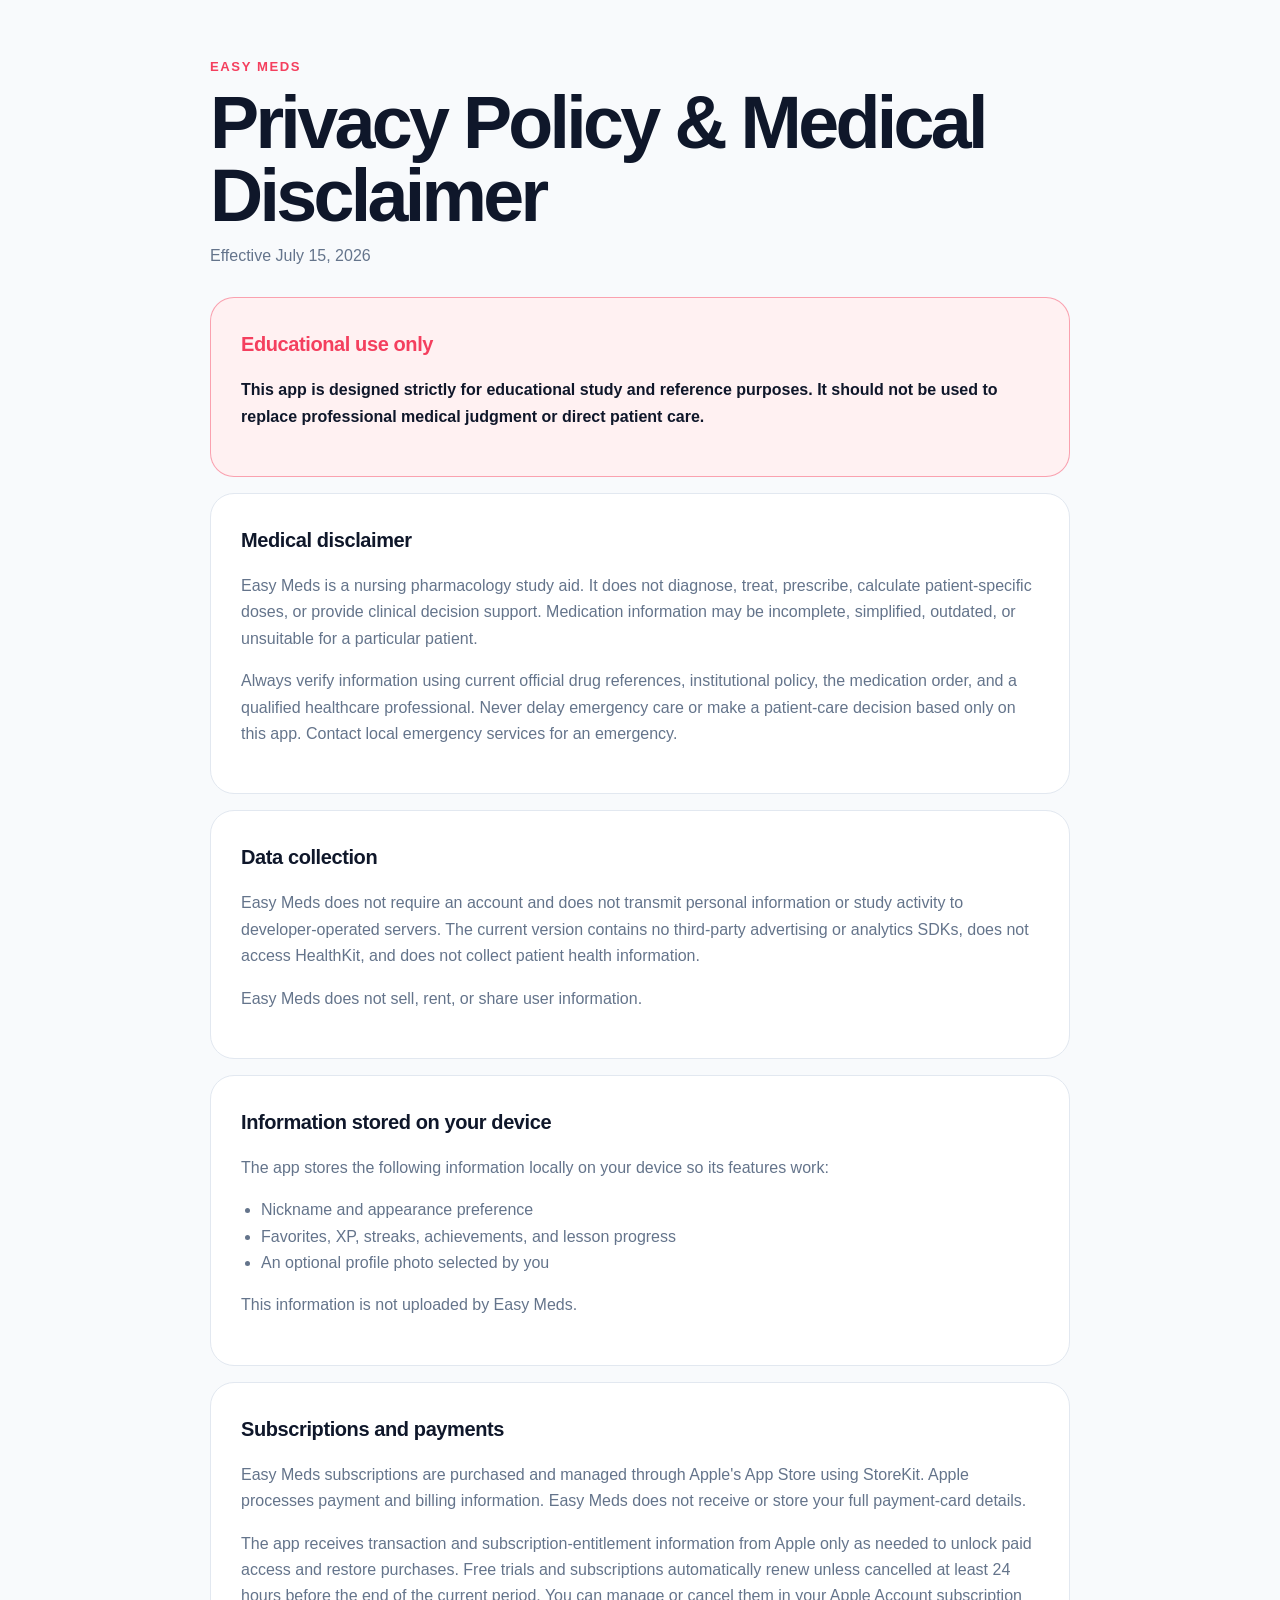
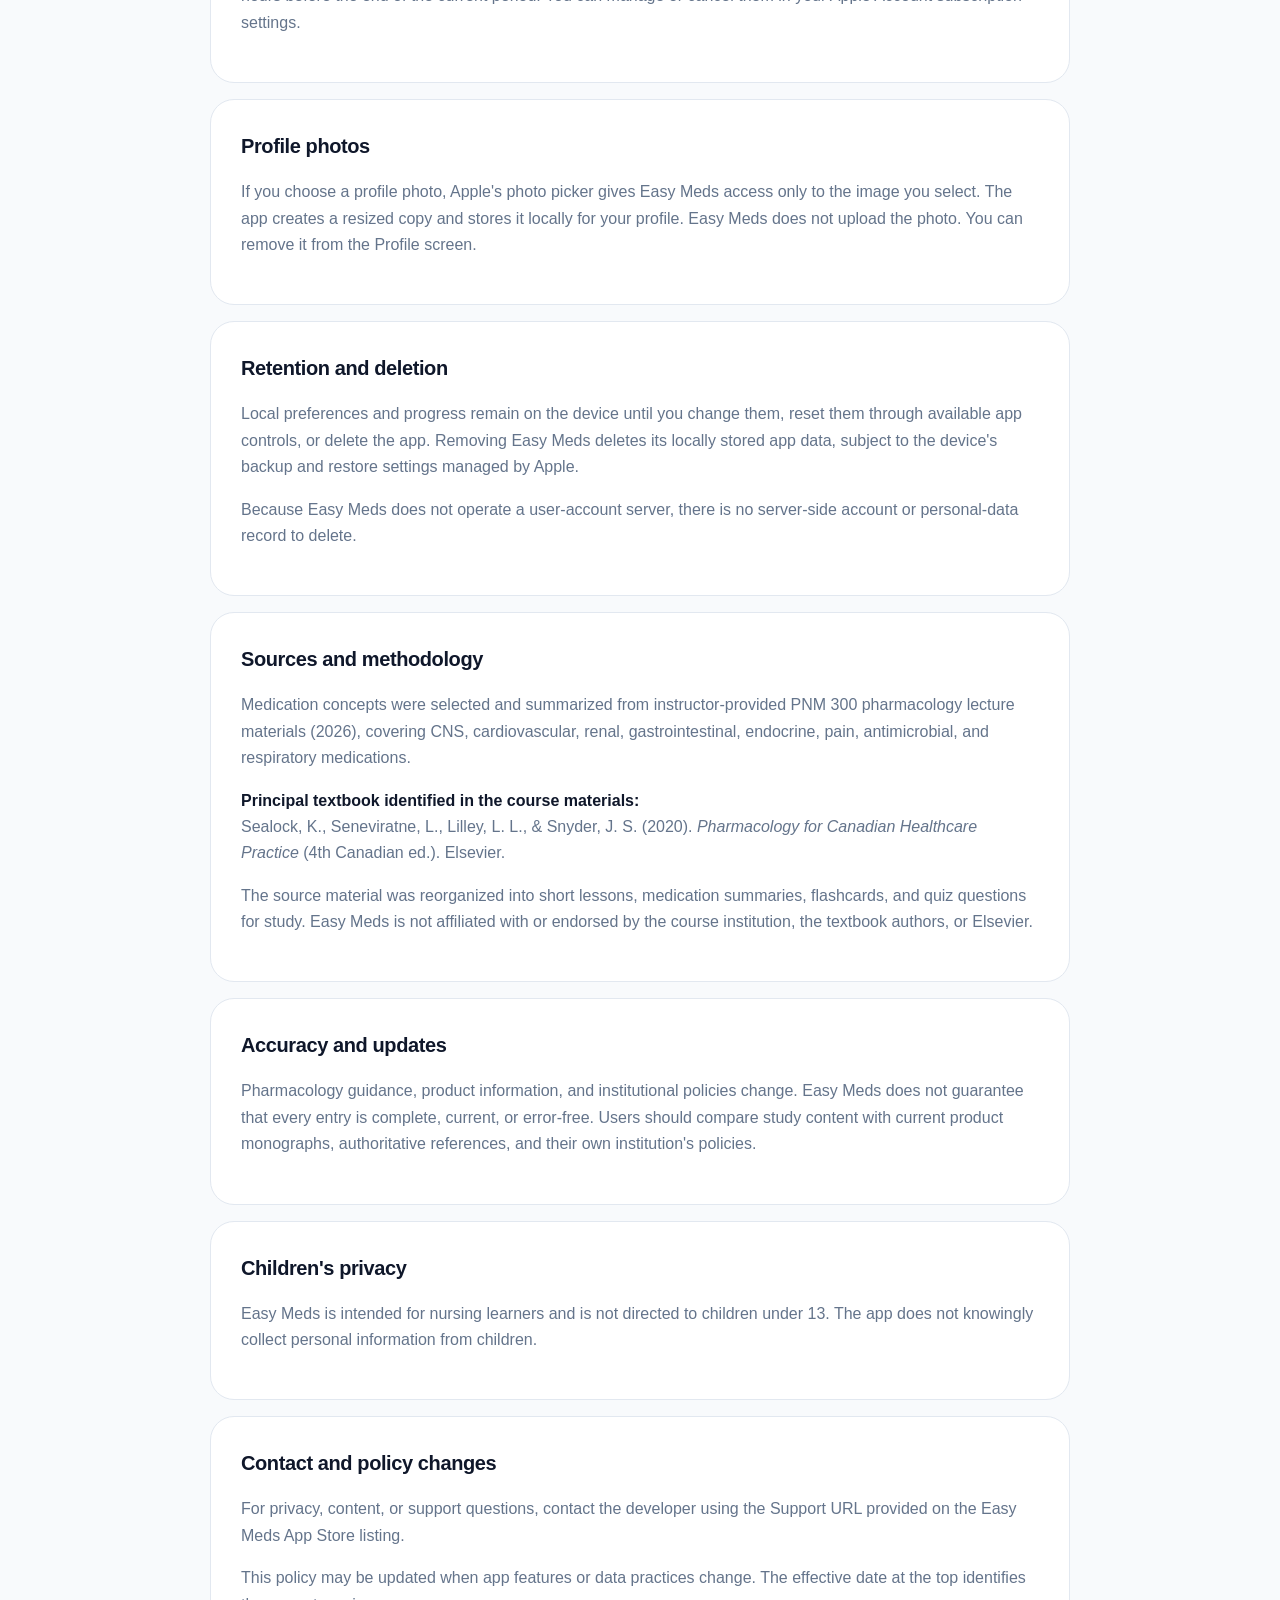
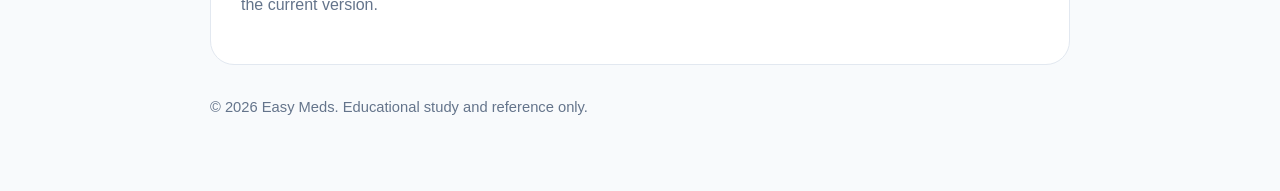
==== index.html @ b9d8fbd2 "Create index.html" ====
<!doctype html>
<html lang="en">
<head>
  <meta charset="utf-8">
  <meta name="viewport" content="width=device-width, initial-scale=1">
  <title>Easy Meds Privacy Policy & Medical Disclaimer</title>
  <meta name="description" content="Privacy policy, medical disclaimer, and content methodology for the Easy Meds nursing pharmacology study app.">
  <style>
    :root {
      color-scheme: light dark;
      --background: #f8fafc;
      --surface: #ffffff;
      --text: #0f172a;
      --secondary: #64748b;
      --border: #e2e8f0;
      --action: #f43f5e;
      --soft-action: #fff1f2;
    }

    @media (prefers-color-scheme: dark) {
      :root {
        --background: #090d16;
        --surface: #1e293b;
        --text: #f1f5f9;
        --secondary: #cbd5e1;
        --border: #334155;
        --action: #fb7185;
        --soft-action: #3b2431;
      }
    }

    * { box-sizing: border-box; }

    body {
      margin: 0;
      background: var(--background);
      color: var(--text);
      font-family: -apple-system, BlinkMacSystemFont, "Segoe UI", sans-serif;
      line-height: 1.65;
    }

    main {
      width: min(860px, calc(100% - 32px));
      margin: 0 auto;
      padding: 56px 0 72px;
    }

    header { margin-bottom: 28px; }

    .eyebrow {
      color: var(--action);
      font-size: 0.82rem;
      font-weight: 800;
      letter-spacing: 0.12em;
      text-transform: uppercase;
    }

    h1 {
      margin: 8px 0 10px;
      font-size: clamp(2.2rem, 7vw, 4.6rem);
      letter-spacing: -0.05em;
      line-height: 1;
    }

    h2 {
      margin: 0 0 12px;
      font-size: 1.25rem;
      letter-spacing: -0.02em;
    }

    p, li { color: var(--secondary); }
    strong { color: var(--text); }

    .date { margin: 0; color: var(--secondary); }

    .disclaimer, section {
      background: var(--surface);
      border: 1px solid var(--border);
      border-radius: 24px;
      padding: clamp(20px, 5vw, 30px);
      margin: 16px 0;
    }

    .disclaimer {
      background: var(--soft-action);
      border-color: color-mix(in srgb, var(--action) 45%, transparent);
    }

    .disclaimer h2 { color: var(--action); }
    .disclaimer p { color: var(--text); font-weight: 650; }

    ul { padding-left: 1.25rem; margin-bottom: 0; }
    a { color: var(--action); }

    footer {
      margin-top: 30px;
      color: var(--secondary);
      font-size: 0.92rem;
    }
  </style>
</head>
<body>
  <main>
    <header>
      <div class="eyebrow">Easy Meds</div>
      <h1>Privacy Policy & Medical Disclaimer</h1>
      <p class="date">Effective July 15, 2026</p>
    </header>

    <div class="disclaimer">
      <h2>Educational use only</h2>
      <p>This app is designed strictly for educational study and reference purposes. It should not be used to replace professional medical judgment or direct patient care.</p>
    </div>

    <section>
      <h2>Medical disclaimer</h2>
      <p>Easy Meds is a nursing pharmacology study aid. It does not diagnose, treat, prescribe, calculate patient-specific doses, or provide clinical decision support. Medication information may be incomplete, simplified, outdated, or unsuitable for a particular patient.</p>
      <p>Always verify information using current official drug references, institutional policy, the medication order, and a qualified healthcare professional. Never delay emergency care or make a patient-care decision based only on this app. Contact local emergency services for an emergency.</p>
    </section>

    <section>
      <h2>Data collection</h2>
      <p>Easy Meds does not require an account and does not transmit personal information or study activity to developer-operated servers. The current version contains no third-party advertising or analytics SDKs, does not access HealthKit, and does not collect patient health information.</p>
      <p>Easy Meds does not sell, rent, or share user information.</p>
    </section>

    <section>
      <h2>Information stored on your device</h2>
      <p>The app stores the following information locally on your device so its features work:</p>
      <ul>
        <li>Nickname and appearance preference</li>
        <li>Favorites, XP, streaks, achievements, and lesson progress</li>
        <li>An optional profile photo selected by you</li>
      </ul>
      <p>This information is not uploaded by Easy Meds.</p>
    </section>

    <section>
      <h2>Subscriptions and payments</h2>
      <p>Easy Meds subscriptions are purchased and managed through Apple's App Store using StoreKit. Apple processes payment and billing information. Easy Meds does not receive or store your full payment-card details.</p>
      <p>The app receives transaction and subscription-entitlement information from Apple only as needed to unlock paid access and restore purchases. Free trials and subscriptions automatically renew unless cancelled at least 24 hours before the end of the current period. You can manage or cancel them in your Apple Account subscription settings.</p>
    </section>

    <section>
      <h2>Profile photos</h2>
      <p>If you choose a profile photo, Apple's photo picker gives Easy Meds access only to the image you select. The app creates a resized copy and stores it locally for your profile. Easy Meds does not upload the photo. You can remove it from the Profile screen.</p>
    </section>

    <section>
      <h2>Retention and deletion</h2>
      <p>Local preferences and progress remain on the device until you change them, reset them through available app controls, or delete the app. Removing Easy Meds deletes its locally stored app data, subject to the device's backup and restore settings managed by Apple.</p>
      <p>Because Easy Meds does not operate a user-account server, there is no server-side account or personal-data record to delete.</p>
    </section>

    <section>
      <h2>Sources and methodology</h2>
      <p>Medication concepts were selected and summarized from instructor-provided PNM 300 pharmacology lecture materials (2026), covering CNS, cardiovascular, renal, gastrointestinal, endocrine, pain, antimicrobial, and respiratory medications.</p>
      <p><strong>Principal textbook identified in the course materials:</strong><br>Sealock, K., Seneviratne, L., Lilley, L. L., &amp; Snyder, J. S. (2020). <em>Pharmacology for Canadian Healthcare Practice</em> (4th Canadian ed.). Elsevier.</p>
      <p>The source material was reorganized into short lessons, medication summaries, flashcards, and quiz questions for study. Easy Meds is not affiliated with or endorsed by the course institution, the textbook authors, or Elsevier.</p>
    </section>

    <section>
      <h2>Accuracy and updates</h2>
      <p>Pharmacology guidance, product information, and institutional policies change. Easy Meds does not guarantee that every entry is complete, current, or error-free. Users should compare study content with current product monographs, authoritative references, and their own institution's policies.</p>
    </section>

    <section>
      <h2>Children's privacy</h2>
      <p>Easy Meds is intended for nursing learners and is not directed to children under 13. The app does not knowingly collect personal information from children.</p>
    </section>

    <section>
      <h2>Contact and policy changes</h2>
      <p>For privacy, content, or support questions, contact the developer using the Support URL provided on the Easy Meds App Store listing.</p>
      <p>This policy may be updated when app features or data practices change. The effective date at the top identifies the current version.</p>
    </section>

    <footer>© 2026 Easy Meds. Educational study and reference only.</footer>
  </main>
</body>
</html>
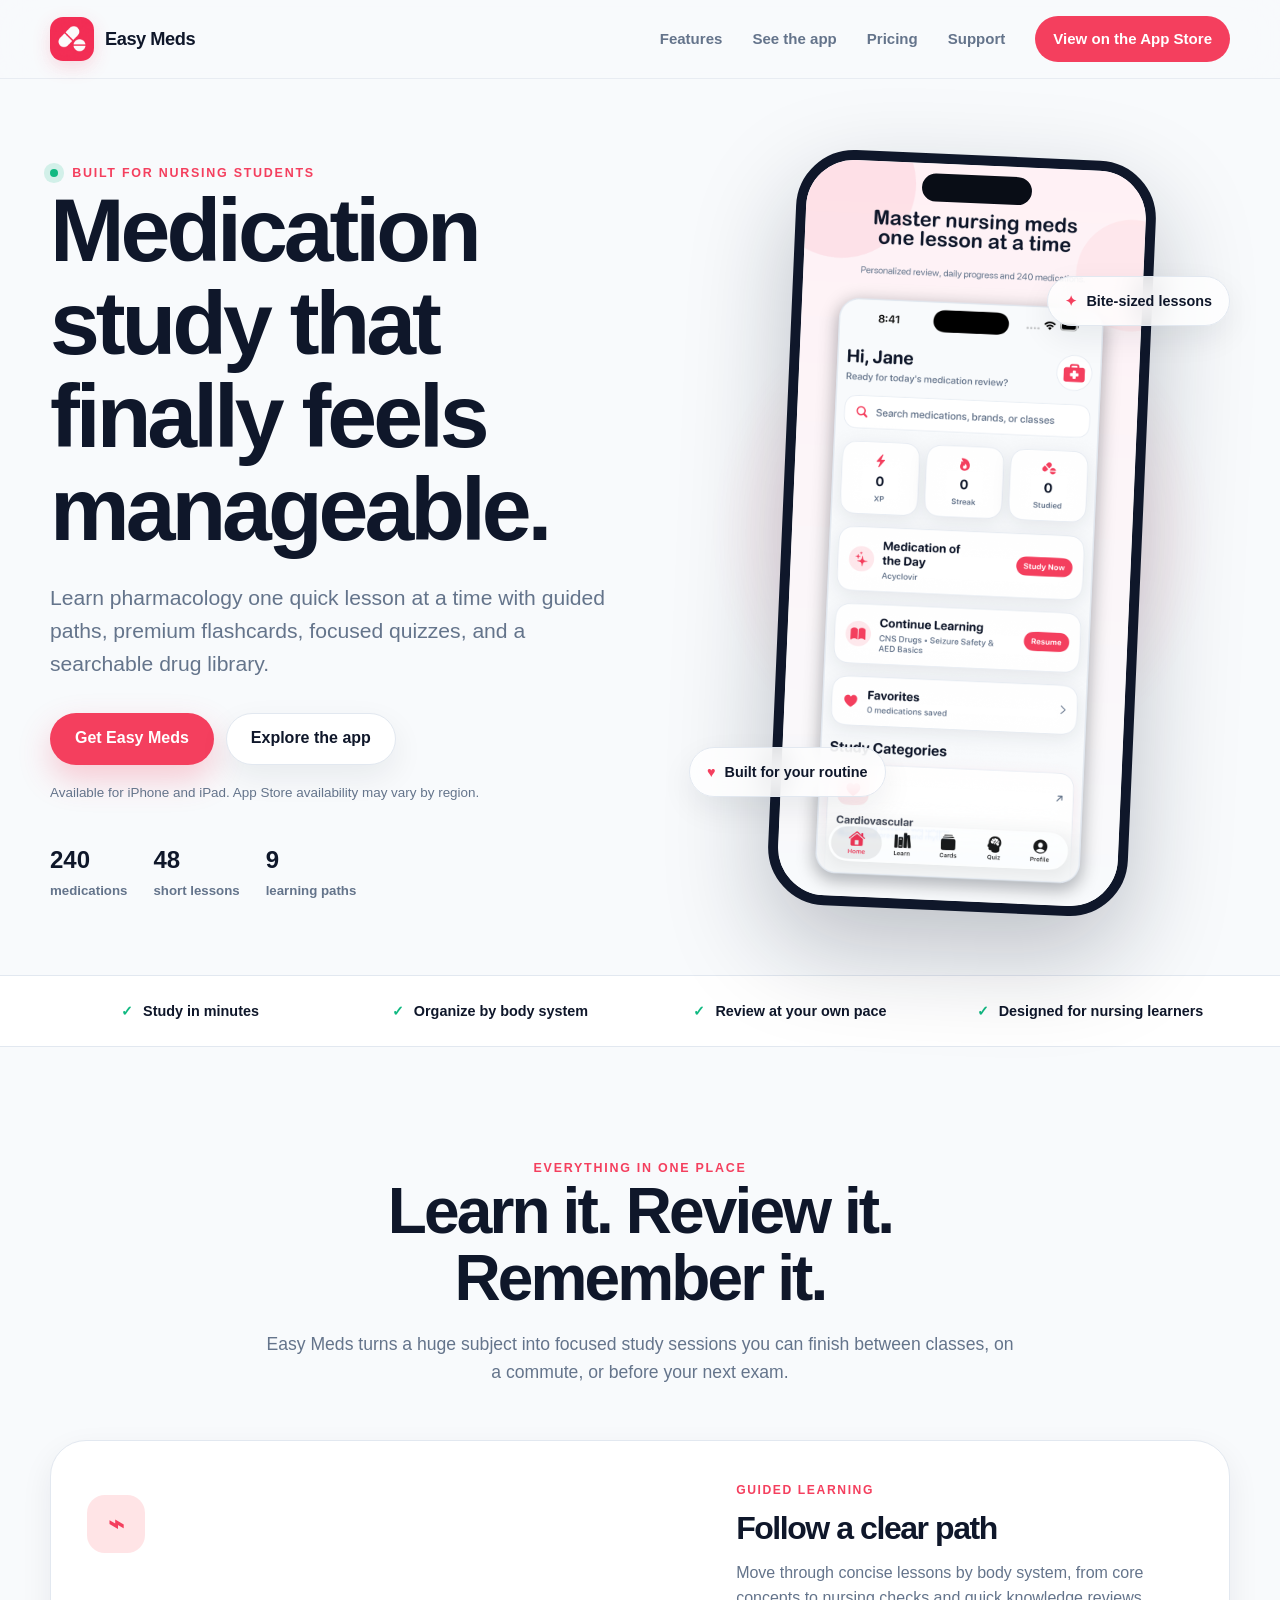
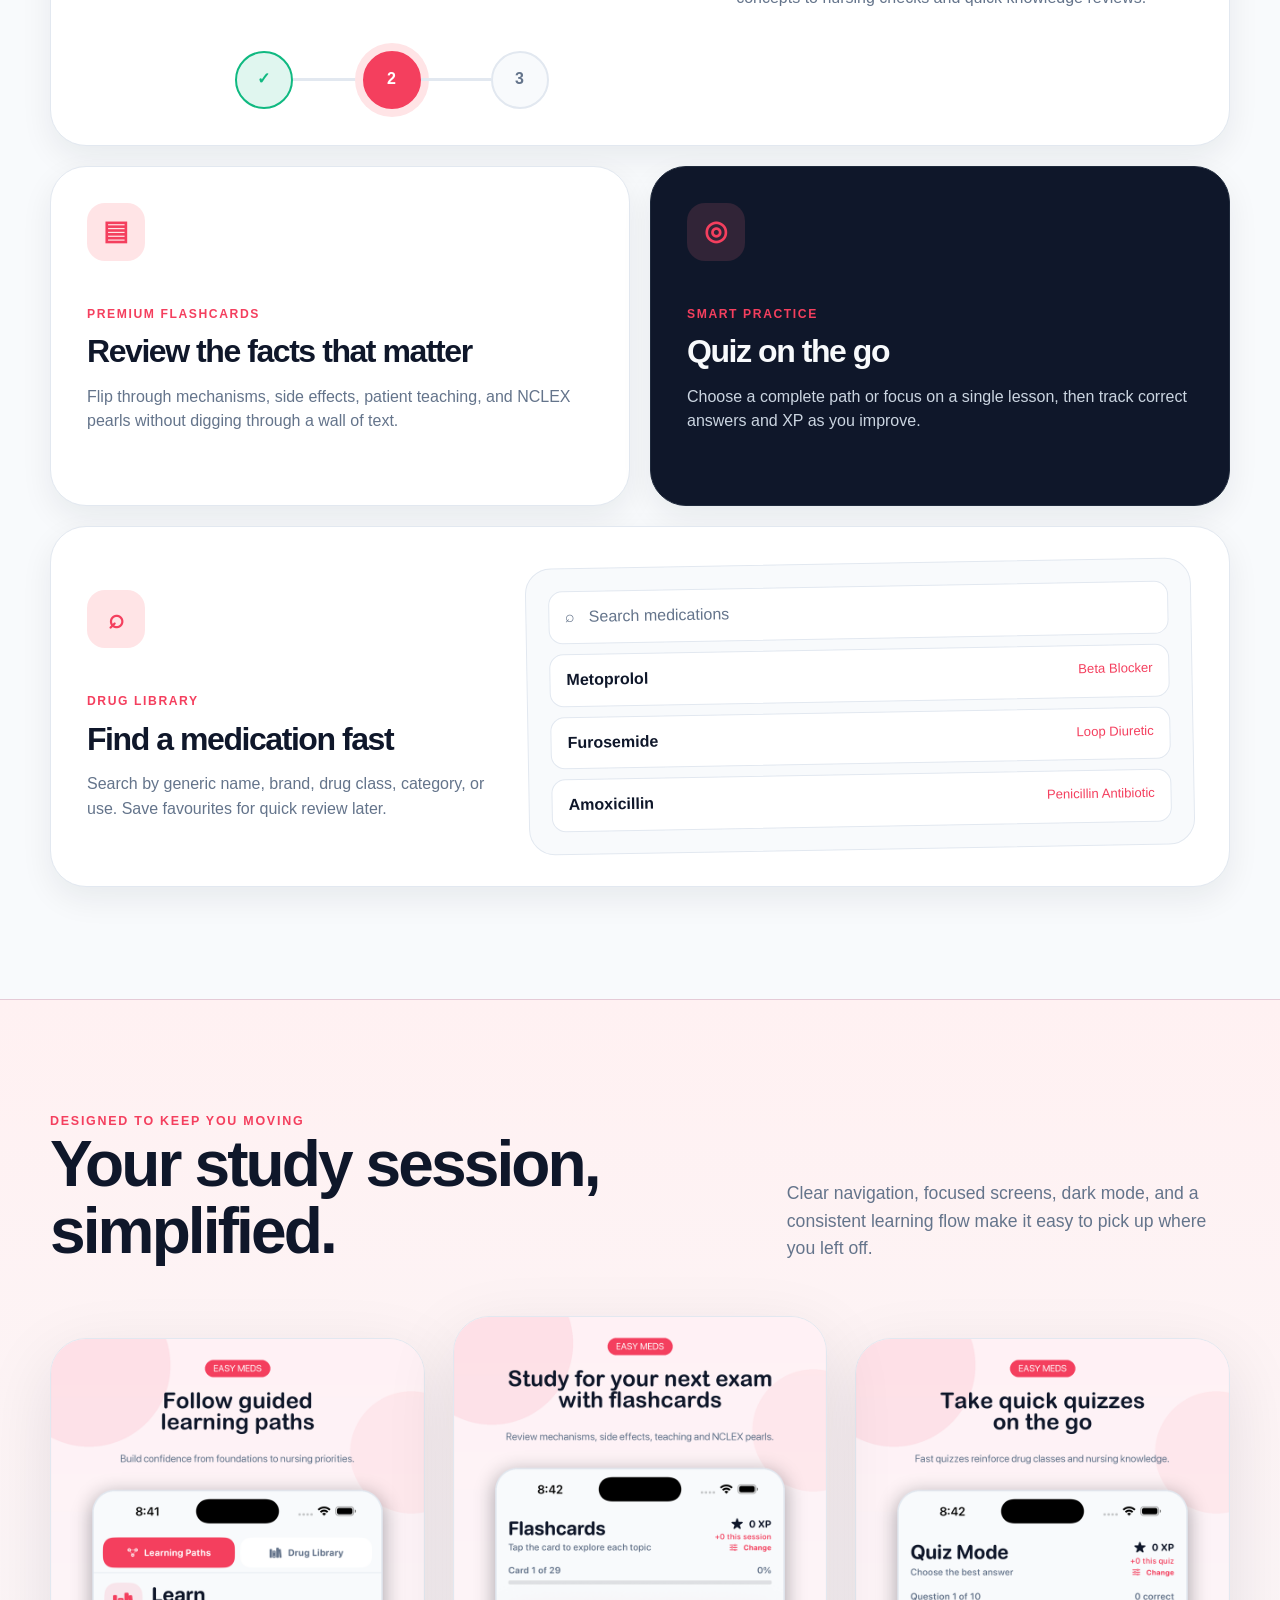
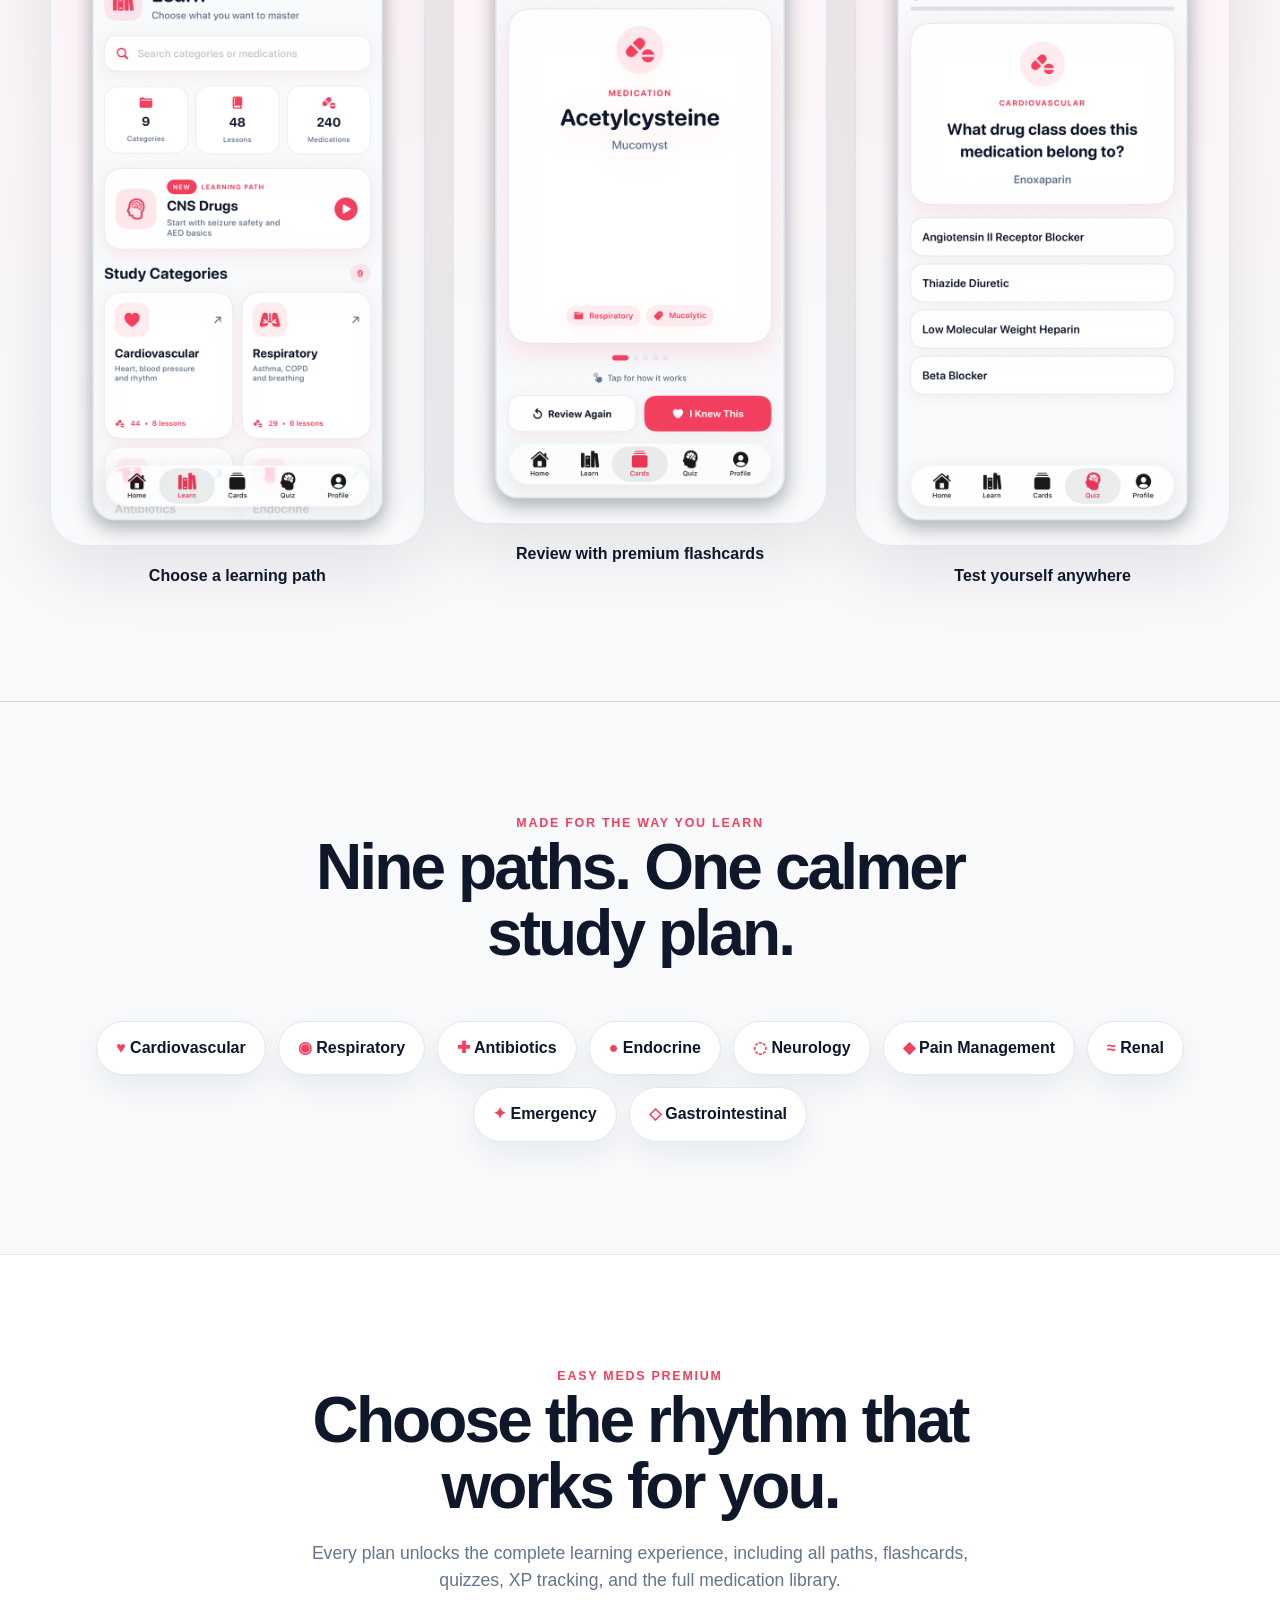
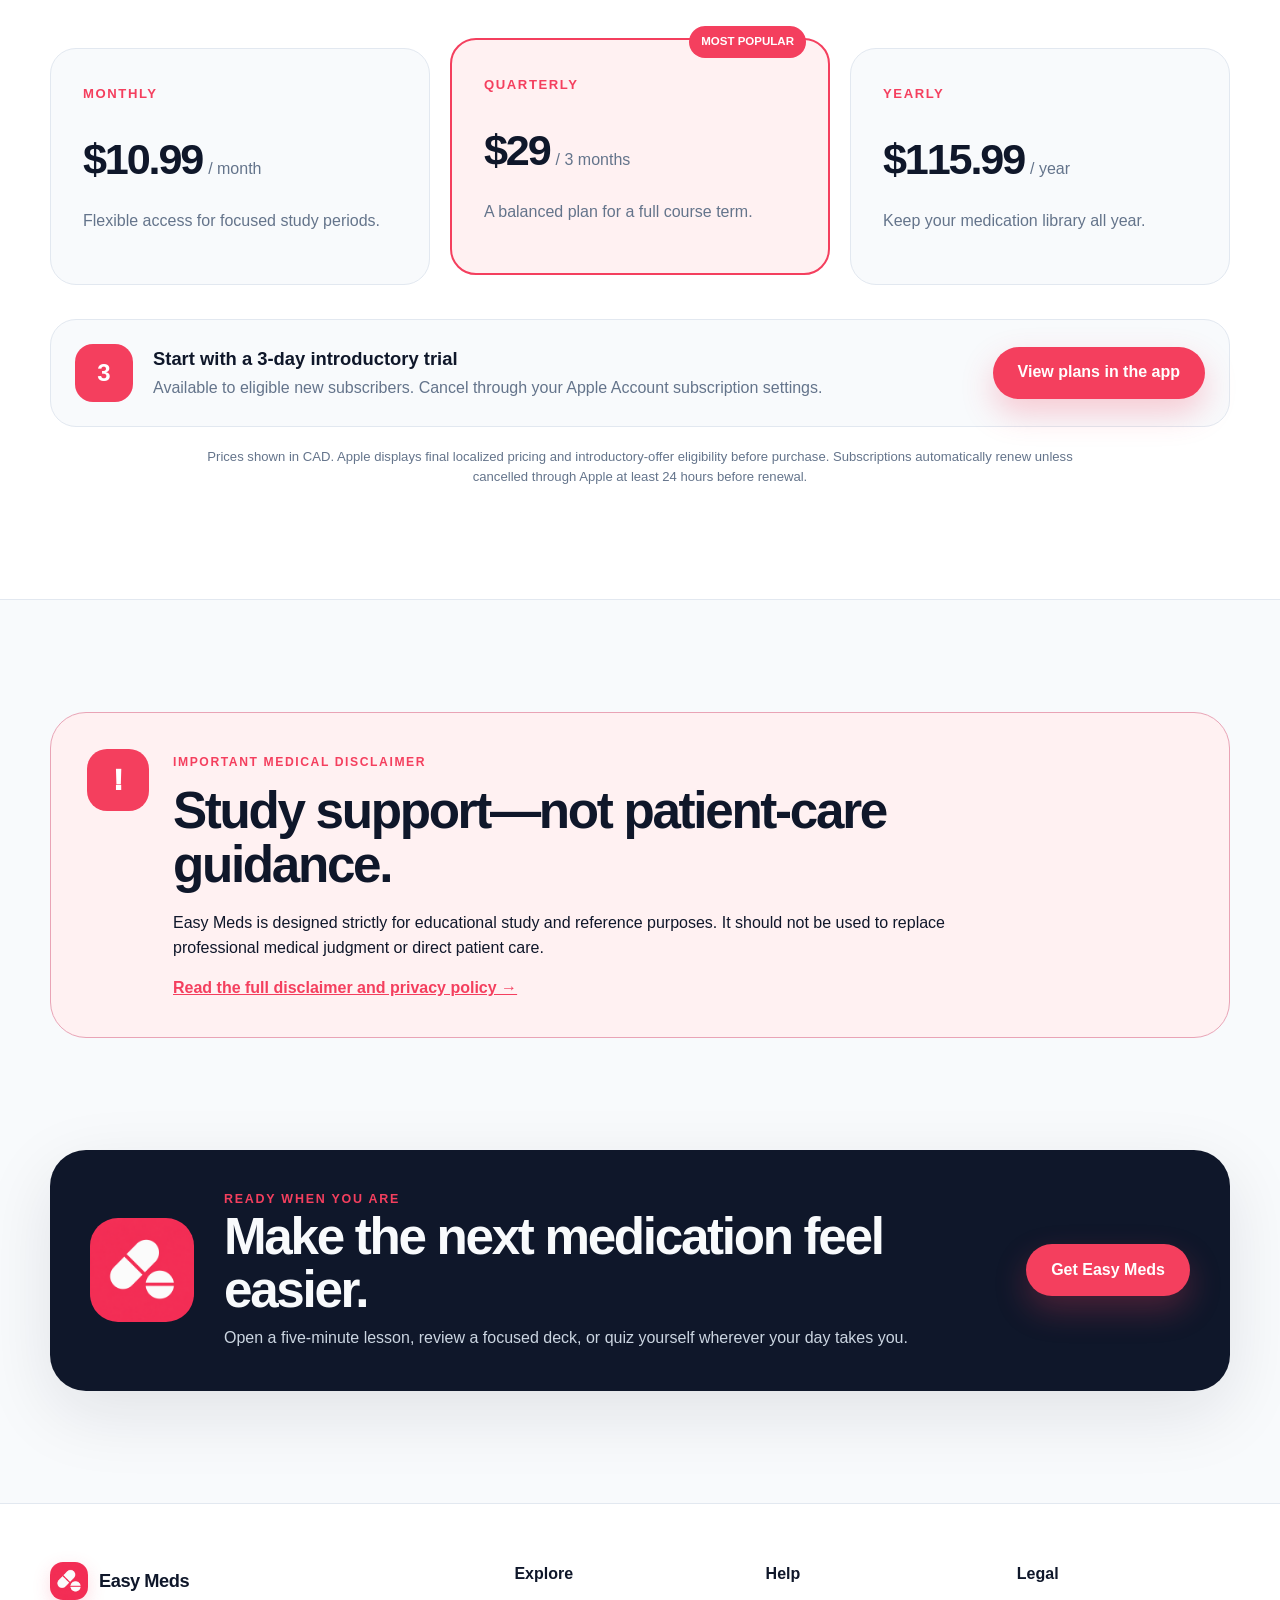
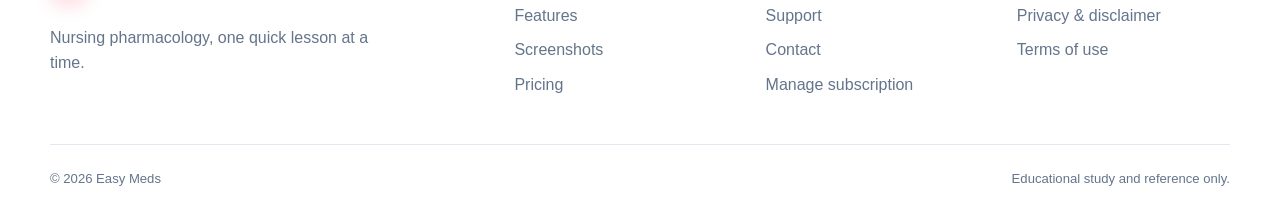
==== commit 58876afb: "Publish Easy Meds website" ====
--- a/index.html
+++ b/index.html
@@ -3,179 +3,226 @@
 <head>
   <meta charset="utf-8">
   <meta name="viewport" content="width=device-width, initial-scale=1">
-  <title>Easy Meds Privacy Policy & Medical Disclaimer</title>
-  <meta name="description" content="Privacy policy, medical disclaimer, and content methodology for the Easy Meds nursing pharmacology study app.">
-  <style>
-    :root {
-      color-scheme: light dark;
-      --background: #f8fafc;
-      --surface: #ffffff;
-      --text: #0f172a;
-      --secondary: #64748b;
-      --border: #e2e8f0;
-      --action: #f43f5e;
-      --soft-action: #fff1f2;
-    }
-
-    @media (prefers-color-scheme: dark) {
-      :root {
-        --background: #090d16;
-        --surface: #1e293b;
-        --text: #f1f5f9;
-        --secondary: #cbd5e1;
-        --border: #334155;
-        --action: #fb7185;
-        --soft-action: #3b2431;
-      }
-    }
-
-    * { box-sizing: border-box; }
-
-    body {
-      margin: 0;
-      background: var(--background);
-      color: var(--text);
-      font-family: -apple-system, BlinkMacSystemFont, "Segoe UI", sans-serif;
-      line-height: 1.65;
-    }
-
-    main {
-      width: min(860px, calc(100% - 32px));
-      margin: 0 auto;
-      padding: 56px 0 72px;
-    }
-
-    header { margin-bottom: 28px; }
-
-    .eyebrow {
-      color: var(--action);
-      font-size: 0.82rem;
-      font-weight: 800;
-      letter-spacing: 0.12em;
-      text-transform: uppercase;
-    }
-
-    h1 {
-      margin: 8px 0 10px;
-      font-size: clamp(2.2rem, 7vw, 4.6rem);
-      letter-spacing: -0.05em;
-      line-height: 1;
-    }
-
-    h2 {
-      margin: 0 0 12px;
-      font-size: 1.25rem;
-      letter-spacing: -0.02em;
-    }
-
-    p, li { color: var(--secondary); }
-    strong { color: var(--text); }
-
-    .date { margin: 0; color: var(--secondary); }
-
-    .disclaimer, section {
-      background: var(--surface);
-      border: 1px solid var(--border);
-      border-radius: 24px;
-      padding: clamp(20px, 5vw, 30px);
-      margin: 16px 0;
-    }
-
-    .disclaimer {
-      background: var(--soft-action);
-      border-color: color-mix(in srgb, var(--action) 45%, transparent);
-    }
-
-    .disclaimer h2 { color: var(--action); }
-    .disclaimer p { color: var(--text); font-weight: 650; }
-
-    ul { padding-left: 1.25rem; margin-bottom: 0; }
-    a { color: var(--action); }
-
-    footer {
-      margin-top: 30px;
-      color: var(--secondary);
-      font-size: 0.92rem;
-    }
-  </style>
+  <meta name="theme-color" content="#f8fafc">
+  <title>Easy Meds — Nursing Pharmacology, Made Easier</title>
+  <meta name="description" content="Master nursing medications with bite-sized learning paths, focused flashcards, on-the-go quizzes, and a searchable medication library.">
+  <meta property="og:type" content="website">
+  <meta property="og:title" content="Easy Meds — Nursing Pharmacology, Made Easier">
+  <meta property="og:description" content="Nursing pharmacology, one quick lesson at a time.">
+  <meta property="og:image" content="https://soundsbytt-a11y.github.io/easy-meds-legal/og.png">
+  <meta name="twitter:card" content="summary_large_image">
+  <meta name="twitter:title" content="Easy Meds — Nursing Pharmacology, Made Easier">
+  <meta name="twitter:description" content="Nursing pharmacology, one quick lesson at a time.">
+  <meta name="twitter:image" content="https://soundsbytt-a11y.github.io/easy-meds-legal/og.png">
+  <link rel="icon" href="app-icon.png">
+  <link rel="stylesheet" href="styles.css">
 </head>
 <body>
-  <main>
-    <header>
-      <div class="eyebrow">Easy Meds</div>
-      <h1>Privacy Policy & Medical Disclaimer</h1>
-      <p class="date">Effective July 15, 2026</p>
-    </header>
-
-    <div class="disclaimer">
-      <h2>Educational use only</h2>
-      <p>This app is designed strictly for educational study and reference purposes. It should not be used to replace professional medical judgment or direct patient care.</p>
+  <header class="site-header">
+    <div class="nav-wrap">
+      <a class="brand" href="#top" aria-label="Easy Meds home">
+        <img src="app-icon.png" alt="" width="44" height="44">
+        <span>Easy Meds</span>
+      </a>
+      <button class="menu-button" type="button" aria-expanded="false" aria-controls="primary-nav">Menu</button>
+      <nav id="primary-nav" class="primary-nav" aria-label="Primary navigation">
+        <a href="#features">Features</a>
+        <a href="#screenshots">See the app</a>
+        <a href="#pricing">Pricing</a>
+        <a href="support.html">Support</a>
+        <a class="nav-cta" href="https://apps.apple.com/app/id6791787785">View on the App Store</a>
+      </nav>
     </div>
-
-    <section>
-      <h2>Medical disclaimer</h2>
-      <p>Easy Meds is a nursing pharmacology study aid. It does not diagnose, treat, prescribe, calculate patient-specific doses, or provide clinical decision support. Medication information may be incomplete, simplified, outdated, or unsuitable for a particular patient.</p>
-      <p>Always verify information using current official drug references, institutional policy, the medication order, and a qualified healthcare professional. Never delay emergency care or make a patient-care decision based only on this app. Contact local emergency services for an emergency.</p>
-    </section>
-
-    <section>
-      <h2>Data collection</h2>
-      <p>Easy Meds does not require an account and does not transmit personal information or study activity to developer-operated servers. The current version contains no third-party advertising or analytics SDKs, does not access HealthKit, and does not collect patient health information.</p>
-      <p>Easy Meds does not sell, rent, or share user information.</p>
-    </section>
-
-    <section>
-      <h2>Information stored on your device</h2>
-      <p>The app stores the following information locally on your device so its features work:</p>
-      <ul>
-        <li>Nickname and appearance preference</li>
-        <li>Favorites, XP, streaks, achievements, and lesson progress</li>
-        <li>An optional profile photo selected by you</li>
-      </ul>
-      <p>This information is not uploaded by Easy Meds.</p>
-    </section>
-
-    <section>
-      <h2>Subscriptions and payments</h2>
-      <p>Easy Meds subscriptions are purchased and managed through Apple's App Store using StoreKit. Apple processes payment and billing information. Easy Meds does not receive or store your full payment-card details.</p>
-      <p>The app receives transaction and subscription-entitlement information from Apple only as needed to unlock paid access and restore purchases. Free trials and subscriptions automatically renew unless cancelled at least 24 hours before the end of the current period. You can manage or cancel them in your Apple Account subscription settings.</p>
-    </section>
-
-    <section>
-      <h2>Profile photos</h2>
-      <p>If you choose a profile photo, Apple's photo picker gives Easy Meds access only to the image you select. The app creates a resized copy and stores it locally for your profile. Easy Meds does not upload the photo. You can remove it from the Profile screen.</p>
-    </section>
-
-    <section>
-      <h2>Retention and deletion</h2>
-      <p>Local preferences and progress remain on the device until you change them, reset them through available app controls, or delete the app. Removing Easy Meds deletes its locally stored app data, subject to the device's backup and restore settings managed by Apple.</p>
-      <p>Because Easy Meds does not operate a user-account server, there is no server-side account or personal-data record to delete.</p>
-    </section>
-
-    <section>
-      <h2>Sources and methodology</h2>
-      <p>Medication concepts were selected and summarized from instructor-provided PNM 300 pharmacology lecture materials (2026), covering CNS, cardiovascular, renal, gastrointestinal, endocrine, pain, antimicrobial, and respiratory medications.</p>
-      <p><strong>Principal textbook identified in the course materials:</strong><br>Sealock, K., Seneviratne, L., Lilley, L. L., &amp; Snyder, J. S. (2020). <em>Pharmacology for Canadian Healthcare Practice</em> (4th Canadian ed.). Elsevier.</p>
-      <p>The source material was reorganized into short lessons, medication summaries, flashcards, and quiz questions for study. Easy Meds is not affiliated with or endorsed by the course institution, the textbook authors, or Elsevier.</p>
-    </section>
-
-    <section>
-      <h2>Accuracy and updates</h2>
-      <p>Pharmacology guidance, product information, and institutional policies change. Easy Meds does not guarantee that every entry is complete, current, or error-free. Users should compare study content with current product monographs, authoritative references, and their own institution's policies.</p>
-    </section>
-
-    <section>
-      <h2>Children's privacy</h2>
-      <p>Easy Meds is intended for nursing learners and is not directed to children under 13. The app does not knowingly collect personal information from children.</p>
-    </section>
-
-    <section>
-      <h2>Contact and policy changes</h2>
-      <p>For privacy, content, or support questions, contact the developer using the Support URL provided on the Easy Meds App Store listing.</p>
-      <p>This policy may be updated when app features or data practices change. The effective date at the top identifies the current version.</p>
-    </section>
-
-    <footer>© 2026 Easy Meds. Educational study and reference only.</footer>
+  </header>
+
+  <main id="top">
+    <section class="hero section-shell">
+      <div class="hero-copy">
+        <div class="eyebrow"><span class="pulse-dot"></span> Built for nursing students</div>
+        <h1>Medication study that finally feels manageable.</h1>
+        <p class="hero-lead">Learn pharmacology one quick lesson at a time with guided paths, premium flashcards, focused quizzes, and a searchable drug library.</p>
+        <div class="hero-actions">
+          <a class="button button-primary" href="https://apps.apple.com/app/id6791787785">Get Easy Meds</a>
+          <a class="button button-secondary" href="#screenshots">Explore the app</a>
+        </div>
+        <p class="launch-note">Available for iPhone and iPad. App Store availability may vary by region.</p>
+        <div class="hero-metrics" aria-label="Easy Meds content">
+          <div><strong>240</strong><span>medications</span></div>
+          <div><strong>48</strong><span>short lessons</span></div>
+          <div><strong>9</strong><span>learning paths</span></div>
+        </div>
+      </div>
+      <div class="hero-visual" aria-label="Easy Meds app preview">
+        <div class="hero-glow"></div>
+        <div class="phone-frame">
+          <img src="home.png" alt="Easy Meds dashboard showing medication review, progress, and study categories">
+        </div>
+        <div class="floating-note floating-note-top"><span>✦</span> Bite-sized lessons</div>
+        <div class="floating-note floating-note-bottom"><span>♥</span> Built for your routine</div>
+      </div>
+    </section>
+
+    <section class="trust-strip" aria-label="Easy Meds benefits">
+      <div class="section-shell trust-grid">
+        <p><span>✓</span> Study in minutes</p>
+        <p><span>✓</span> Organize by body system</p>
+        <p><span>✓</span> Review at your own pace</p>
+        <p><span>✓</span> Designed for nursing learners</p>
+      </div>
+    </section>
+
+    <section id="features" class="section-shell section-block">
+      <div class="section-heading centered">
+        <div class="eyebrow">Everything in one place</div>
+        <h2>Learn it. Review it. Remember it.</h2>
+        <p>Easy Meds turns a huge subject into focused study sessions you can finish between classes, on a commute, or before your next exam.</p>
+      </div>
+      <div class="feature-grid">
+        <article class="feature-card feature-card-wide">
+          <div class="feature-icon">⌁</div>
+          <div>
+            <span class="card-label">Guided learning</span>
+            <h3>Follow a clear path</h3>
+            <p>Move through concise lessons by body system, from core concepts to nursing checks and quick knowledge reviews.</p>
+          </div>
+          <div class="mini-path" aria-hidden="true">
+            <span class="path-step complete">✓</span><i></i><span class="path-step active">2</span><i></i><span class="path-step">3</span>
+          </div>
+        </article>
+        <article class="feature-card">
+          <div class="feature-icon">▤</div>
+          <span class="card-label">Premium flashcards</span>
+          <h3>Review the facts that matter</h3>
+          <p>Flip through mechanisms, side effects, patient teaching, and NCLEX pearls without digging through a wall of text.</p>
+        </article>
+        <article class="feature-card dark-card">
+          <div class="feature-icon">◎</div>
+          <span class="card-label">Smart practice</span>
+          <h3>Quiz on the go</h3>
+          <p>Choose a complete path or focus on a single lesson, then track correct answers and XP as you improve.</p>
+        </article>
+        <article class="feature-card feature-card-wide library-card">
+          <div class="library-copy">
+            <div class="feature-icon">⌕</div>
+            <span class="card-label">Drug library</span>
+            <h3>Find a medication fast</h3>
+            <p>Search by generic name, brand, drug class, category, or use. Save favourites for quick review later.</p>
+          </div>
+          <div class="search-demo" aria-hidden="true">
+            <div class="search-bar">⌕ &nbsp; Search medications</div>
+            <div class="med-row"><b>Metoprolol</b><span>Beta Blocker</span></div>
+            <div class="med-row"><b>Furosemide</b><span>Loop Diuretic</span></div>
+            <div class="med-row"><b>Amoxicillin</b><span>Penicillin Antibiotic</span></div>
+          </div>
+        </article>
+      </div>
+    </section>
+
+    <section id="screenshots" class="showcase-section">
+      <div class="section-shell section-block">
+        <div class="section-heading split-heading">
+          <div>
+            <div class="eyebrow">Designed to keep you moving</div>
+            <h2>Your study session, simplified.</h2>
+          </div>
+          <p>Clear navigation, focused screens, dark mode, and a consistent learning flow make it easy to pick up where you left off.</p>
+        </div>
+        <div class="screenshot-row">
+          <figure><img src="learn.png" alt="Easy Meds guided learning paths and medication categories"><figcaption>Choose a learning path</figcaption></figure>
+          <figure class="featured-shot"><img src="flashcards.png" alt="Easy Meds interactive nursing medication flashcard"><figcaption>Review with premium flashcards</figcaption></figure>
+          <figure><img src="quiz.png" alt="Easy Meds nursing pharmacology quiz"><figcaption>Test yourself anywhere</figcaption></figure>
+        </div>
+      </div>
+    </section>
+
+    <section class="section-shell section-block learning-section">
+      <div class="section-heading centered narrow-heading">
+        <div class="eyebrow">Made for the way you learn</div>
+        <h2>Nine paths. One calmer study plan.</h2>
+      </div>
+      <div class="category-cloud" aria-label="Study categories">
+        <span>♥ Cardiovascular</span><span>◉ Respiratory</span><span>✚ Antibiotics</span><span>● Endocrine</span><span>◌ Neurology</span><span>◆ Pain Management</span><span>≈ Renal</span><span>✦ Emergency</span><span>◇ Gastrointestinal</span>
+      </div>
+    </section>
+
+    <section id="pricing" class="pricing-section">
+      <div class="section-shell section-block">
+        <div class="section-heading centered narrow-heading">
+          <div class="eyebrow">Easy Meds Premium</div>
+          <h2>Choose the rhythm that works for you.</h2>
+          <p>Every plan unlocks the complete learning experience, including all paths, flashcards, quizzes, XP tracking, and the full medication library.</p>
+        </div>
+        <div class="pricing-grid">
+          <article class="price-card">
+            <span class="plan-name">Monthly</span>
+            <div class="price"><strong>$10.99</strong><span>/ month</span></div>
+            <p>Flexible access for focused study periods.</p>
+          </article>
+          <article class="price-card featured-price">
+            <span class="popular-badge">Most popular</span>
+            <span class="plan-name">Quarterly</span>
+            <div class="price"><strong>$29</strong><span>/ 3 months</span></div>
+            <p>A balanced plan for a full course term.</p>
+          </article>
+          <article class="price-card">
+            <span class="plan-name">Yearly</span>
+            <div class="price"><strong>$115.99</strong><span>/ year</span></div>
+            <p>Keep your medication library all year.</p>
+          </article>
+        </div>
+        <div class="trial-callout">
+          <div><span class="trial-icon">3</span></div>
+          <div><strong>Start with a 3-day introductory trial</strong><p>Available to eligible new subscribers. Cancel through your Apple Account subscription settings.</p></div>
+          <a class="button button-primary" href="https://apps.apple.com/app/id6791787785">View plans in the app</a>
+        </div>
+        <p class="pricing-note">Prices shown in CAD. Apple displays final localized pricing and introductory-offer eligibility before purchase. Subscriptions automatically renew unless cancelled through Apple at least 24 hours before renewal.</p>
+      </div>
+    </section>
+
+    <section class="section-shell section-block disclaimer-section">
+      <div class="disclaimer-card">
+        <div class="disclaimer-icon">!</div>
+        <div>
+          <span class="card-label">Important medical disclaimer</span>
+          <h2>Study support—not patient-care guidance.</h2>
+          <p>Easy Meds is designed strictly for educational study and reference purposes. It should not be used to replace professional medical judgment or direct patient care.</p>
+          <a href="privacy.html">Read the full disclaimer and privacy policy →</a>
+        </div>
+      </div>
+    </section>
+
+    <section class="final-cta section-shell">
+      <img src="app-icon.png" alt="Easy Meds app icon" width="104" height="104">
+      <div><div class="eyebrow">Ready when you are</div><h2>Make the next medication feel easier.</h2><p>Open a five-minute lesson, review a focused deck, or quiz yourself wherever your day takes you.</p></div>
+      <a class="button button-primary" href="https://apps.apple.com/app/id6791787785">Get Easy Meds</a>
+    </section>
   </main>
+
+  <footer class="site-footer">
+    <div class="section-shell footer-grid">
+      <div>
+        <a class="brand" href="#top"><img src="app-icon.png" alt="" width="38" height="38"><span>Easy Meds</span></a>
+        <p>Nursing pharmacology, one quick lesson at a time.</p>
+      </div>
+      <div><strong>Explore</strong><a href="#features">Features</a><a href="#screenshots">Screenshots</a><a href="#pricing">Pricing</a></div>
+      <div><strong>Help</strong><a href="support.html">Support</a><a href="mailto:easymedsadmin@gmail.com">Contact</a><a href="https://apps.apple.com/account/subscriptions">Manage subscription</a></div>
+      <div><strong>Legal</strong><a href="privacy.html">Privacy & disclaimer</a><a href="terms.html">Terms of use</a></div>
+    </div>
+    <div class="section-shell footer-bottom"><span>© 2026 Easy Meds</span><span>Educational study and reference only.</span></div>
+  </footer>
+
+  <script>
+    const menuButton = document.querySelector('.menu-button');
+    const nav = document.querySelector('.primary-nav');
+    menuButton?.addEventListener('click', () => {
+      const open = menuButton.getAttribute('aria-expanded') === 'true';
+      menuButton.setAttribute('aria-expanded', String(!open));
+      nav.classList.toggle('open', !open);
+    });
+    nav?.querySelectorAll('a').forEach(link => link.addEventListener('click', () => {
+      menuButton?.setAttribute('aria-expanded', 'false');
+      nav.classList.remove('open');
+    }));
+  </script>
 </body>
 </html>
--- a/styles.css
+++ b/styles.css
@@ -0,0 +1,247 @@
+:root {
+  color-scheme: light dark;
+  --bg: #f8fafc;
+  --surface: #ffffff;
+  --surface-soft: #fff1f2;
+  --surface-raised: rgba(255,255,255,.82);
+  --ink: #0f172a;
+  --muted: #64748b;
+  --border: #e2e8f0;
+  --pink: #f43f5e;
+  --pink-strong: #e11d48;
+  --pink-soft: #ffe4e6;
+  --green: #10b981;
+  --shadow: 0 22px 70px rgba(15,23,42,.10);
+  --small-shadow: 0 12px 32px rgba(15,23,42,.07);
+  --radius-xl: 36px;
+  --radius-lg: 26px;
+  --radius-md: 18px;
+}
+
+@media (prefers-color-scheme: dark) {
+  :root {
+    --bg: #090d16;
+    --surface: #1e293b;
+    --surface-soft: #3b2431;
+    --surface-raised: rgba(30,41,59,.88);
+    --ink: #f1f5f9;
+    --muted: #cbd5e1;
+    --border: #334155;
+    --pink: #fb7185;
+    --pink-strong: #fb7185;
+    --pink-soft: #3b2431;
+    --shadow: 0 24px 80px rgba(0,0,0,.38);
+    --small-shadow: 0 14px 36px rgba(0,0,0,.28);
+  }
+}
+
+* { box-sizing: border-box; }
+html { scroll-behavior: smooth; }
+body {
+  margin: 0;
+  background: var(--bg);
+  color: var(--ink);
+  font-family: ui-rounded, "SF Pro Rounded", -apple-system, BlinkMacSystemFont, "Segoe UI", sans-serif;
+  -webkit-font-smoothing: antialiased;
+  line-height: 1.55;
+}
+img { display: block; max-width: 100%; }
+a { color: inherit; }
+.section-shell { width: min(1180px, calc(100% - 40px)); margin-inline: auto; }
+.section-block { padding-block: 112px; }
+
+.site-header {
+  position: sticky;
+  top: 0;
+  z-index: 50;
+  background: color-mix(in srgb, var(--bg) 84%, transparent);
+  border-bottom: 1px solid color-mix(in srgb, var(--border) 76%, transparent);
+  backdrop-filter: blur(20px);
+}
+.nav-wrap { width: min(1180px, calc(100% - 40px)); height: 78px; margin: auto; display: flex; align-items: center; justify-content: space-between; }
+.brand { display: inline-flex; align-items: center; gap: 11px; text-decoration: none; font-size: 1.14rem; font-weight: 850; letter-spacing: -.025em; }
+.brand img { border-radius: 13px; box-shadow: 0 6px 18px rgba(244,63,94,.18); }
+.primary-nav { display: flex; align-items: center; gap: 30px; }
+.primary-nav a { text-decoration: none; font-size: .94rem; font-weight: 700; color: var(--muted); transition: .2s ease; }
+.primary-nav a:hover { color: var(--pink); }
+.primary-nav .nav-cta { padding: 11px 18px; border-radius: 999px; background: var(--pink); color: #fff; }
+.primary-nav .nav-cta:hover { background: var(--pink-strong); color: #fff; transform: translateY(-1px); }
+.menu-button { display: none; border: 1px solid var(--border); background: var(--surface); color: var(--ink); border-radius: 999px; padding: 10px 15px; font: inherit; font-weight: 750; }
+
+.hero { min-height: calc(100vh - 78px); padding-block: 76px 64px; display: grid; grid-template-columns: 1.04fr .96fr; align-items: center; gap: 64px; }
+.eyebrow { color: var(--pink); font-size: .78rem; font-weight: 900; letter-spacing: .14em; text-transform: uppercase; }
+.pulse-dot { display: inline-block; width: 8px; height: 8px; margin-right: 9px; border-radius: 50%; background: var(--green); box-shadow: 0 0 0 6px color-mix(in srgb, var(--green) 16%, transparent); }
+h1, h2, h3 { margin-top: 0; letter-spacing: -.045em; line-height: 1.04; }
+h1 { margin-bottom: 26px; font-size: clamp(3.4rem, 7vw, 6.7rem); max-width: 780px; }
+h2 { margin-bottom: 20px; font-size: clamp(2.4rem, 5vw, 4.7rem); }
+h3 { margin-bottom: 14px; font-size: clamp(1.5rem, 2.5vw, 2.25rem); }
+p { color: var(--muted); }
+.hero-lead { max-width: 670px; margin: 0 0 32px; font-size: clamp(1.08rem, 2vw, 1.32rem); }
+.hero-actions { display: flex; flex-wrap: wrap; gap: 12px; }
+.button { display: inline-flex; align-items: center; justify-content: center; min-height: 52px; padding: 0 24px; border: 1px solid transparent; border-radius: 999px; text-decoration: none; font-weight: 850; transition: transform .2s ease, background .2s ease, box-shadow .2s ease; }
+.button:hover { transform: translateY(-2px); }
+.button-primary { background: var(--pink); color: white; box-shadow: 0 14px 32px rgba(244,63,94,.26); }
+.button-primary:hover { background: var(--pink-strong); box-shadow: 0 16px 38px rgba(244,63,94,.34); }
+.button-secondary { background: var(--surface); border-color: var(--border); color: var(--ink); box-shadow: var(--small-shadow); }
+.launch-note { margin: 18px 0 0; font-size: .84rem; }
+.hero-metrics { display: flex; gap: 26px; margin-top: 38px; }
+.hero-metrics div { display: grid; gap: 2px; }
+.hero-metrics strong { font-size: 1.5rem; }
+.hero-metrics span { color: var(--muted); font-size: .83rem; font-weight: 650; }
+
+.hero-visual { position: relative; display: grid; place-items: center; min-height: 650px; }
+.hero-glow { position: absolute; width: 520px; height: 520px; border-radius: 50%; background: radial-gradient(circle, rgba(244,63,94,.22), rgba(244,63,94,0) 68%); filter: blur(4px); }
+.phone-frame { position: relative; width: min(360px, 78vw); overflow: hidden; border: 10px solid var(--ink); border-radius: 58px; background: var(--surface); box-shadow: 0 40px 100px rgba(15,23,42,.25); transform: rotate(2.5deg); }
+.phone-frame::before { content: ""; position: absolute; top: 10px; left: 50%; z-index: 2; width: 110px; height: 28px; border-radius: 999px; background: #090d16; transform: translateX(-50%); }
+.phone-frame img { width: 100%; }
+.floating-note { position: absolute; display: flex; align-items: center; gap: 9px; padding: 13px 17px; border: 1px solid var(--border); border-radius: 999px; background: var(--surface-raised); color: var(--ink); box-shadow: var(--small-shadow); backdrop-filter: blur(14px); font-size: .9rem; font-weight: 800; }
+.floating-note span { color: var(--pink); }
+.floating-note-top { top: 16%; right: 0; }
+.floating-note-bottom { bottom: 15%; left: -1%; }
+
+.trust-strip { border-block: 1px solid var(--border); background: var(--surface); }
+.trust-grid { display: grid; grid-template-columns: repeat(4, 1fr); gap: 20px; padding-block: 24px; }
+.trust-grid p { margin: 0; color: var(--ink); font-size: .9rem; font-weight: 750; text-align: center; }
+.trust-grid span { color: var(--green); margin-right: 6px; }
+
+.section-heading { max-width: 760px; margin-bottom: 54px; }
+.section-heading.centered { margin-inline: auto; text-align: center; }
+.section-heading p { font-size: 1.1rem; }
+.split-heading { max-width: none; display: grid; grid-template-columns: 1.2fr .8fr; gap: 72px; align-items: end; }
+.split-heading p { margin-bottom: 22px; }
+.narrow-heading { max-width: 720px; }
+
+.feature-grid { display: grid; grid-template-columns: repeat(2, 1fr); gap: 20px; }
+.feature-card { min-height: 340px; padding: 36px; border: 1px solid var(--border); border-radius: var(--radius-xl); background: var(--surface); box-shadow: var(--small-shadow); }
+.feature-card-wide { grid-column: 1 / -1; min-height: 300px; display: grid; grid-template-columns: 1fr .75fr; gap: 40px; align-items: center; }
+.feature-icon { display: grid; place-items: center; width: 58px; height: 58px; margin-bottom: 40px; border-radius: 18px; background: var(--pink-soft); color: var(--pink); font-size: 1.7rem; font-weight: 900; }
+.card-label { display: inline-block; margin-bottom: 12px; color: var(--pink); font-size: .76rem; font-weight: 900; letter-spacing: .13em; text-transform: uppercase; }
+.feature-card p { max-width: 560px; margin-bottom: 0; }
+.dark-card { background: #0f172a; border-color: #1e293b; color: #f8fafc; }
+.dark-card p { color: #cbd5e1; }
+.dark-card .feature-icon { background: rgba(251,113,133,.14); }
+.mini-path { display: flex; align-items: center; justify-content: center; }
+.mini-path i { width: 70px; height: 3px; background: var(--border); }
+.path-step { display: grid; place-items: center; width: 58px; height: 58px; border: 2px solid var(--border); border-radius: 50%; color: var(--muted); background: var(--bg); font-weight: 900; }
+.path-step.complete { border-color: var(--green); background: color-mix(in srgb, var(--green) 13%, var(--surface)); color: var(--green); }
+.path-step.active { border-color: var(--pink); background: var(--pink); color: white; box-shadow: 0 0 0 8px var(--pink-soft); }
+.library-card { grid-template-columns: .75fr 1.25fr; overflow: hidden; }
+.search-demo { display: grid; gap: 10px; padding: 22px; border-radius: var(--radius-lg); background: var(--bg); border: 1px solid var(--border); transform: rotate(-1deg); }
+.search-bar, .med-row { padding: 13px 16px; border-radius: 14px; background: var(--surface); border: 1px solid var(--border); }
+.search-bar { color: var(--muted); }
+.med-row { display: flex; justify-content: space-between; gap: 16px; }
+.med-row span { color: var(--pink); font-size: .82rem; }
+
+.showcase-section { overflow: hidden; background: linear-gradient(180deg, var(--surface-soft), var(--bg)); border-block: 1px solid color-mix(in srgb, var(--pink) 18%, var(--border)); }
+.screenshot-row { display: grid; grid-template-columns: repeat(3, 1fr); gap: 28px; align-items: center; }
+.screenshot-row figure { margin: 0; }
+.screenshot-row img { border-radius: 36px; box-shadow: var(--shadow); border: 1px solid var(--border); }
+.screenshot-row figcaption { margin-top: 18px; color: var(--ink); text-align: center; font-weight: 800; }
+.screenshot-row .featured-shot { transform: translateY(-22px); }
+
+.category-cloud { display: flex; flex-wrap: wrap; justify-content: center; gap: 12px; }
+.category-cloud span { padding: 14px 19px; border: 1px solid var(--border); border-radius: 999px; background: var(--surface); box-shadow: var(--small-shadow); color: var(--ink); font-weight: 750; }
+.category-cloud span::first-letter { color: var(--pink); }
+
+.pricing-section { background: var(--surface); border-block: 1px solid var(--border); }
+.pricing-grid { display: grid; grid-template-columns: repeat(3, 1fr); gap: 20px; }
+.price-card { position: relative; padding: 32px; border: 1px solid var(--border); border-radius: var(--radius-lg); background: var(--bg); }
+.featured-price { border: 2px solid var(--pink); background: var(--surface-soft); transform: translateY(-10px); }
+.popular-badge { position: absolute; top: -14px; right: 22px; padding: 7px 12px; border-radius: 999px; background: var(--pink); color: #fff; font-size: .72rem; font-weight: 900; text-transform: uppercase; }
+.plan-name { color: var(--pink); font-size: .82rem; font-weight: 900; letter-spacing: .12em; text-transform: uppercase; }
+.price { display: flex; align-items: baseline; gap: 6px; margin: 20px 0 12px; }
+.price strong { font-size: 2.7rem; letter-spacing: -.05em; }
+.price span { color: var(--muted); }
+.trial-callout { display: grid; grid-template-columns: auto 1fr auto; gap: 20px; align-items: center; margin-top: 34px; padding: 24px; border: 1px solid var(--border); border-radius: var(--radius-lg); background: var(--bg); }
+.trial-icon { display: grid; place-items: center; width: 58px; height: 58px; border-radius: 18px; background: var(--pink); color: white; font-size: 1.5rem; font-weight: 900; }
+.trial-callout strong { font-size: 1.15rem; }
+.trial-callout p { margin: 3px 0 0; }
+.pricing-note { max-width: 920px; margin: 20px auto 0; text-align: center; font-size: .82rem; }
+
+.disclaimer-card { display: grid; grid-template-columns: auto 1fr; gap: 24px; padding: 36px; border: 1px solid color-mix(in srgb, var(--pink) 40%, var(--border)); border-radius: var(--radius-xl); background: var(--surface-soft); }
+.disclaimer-icon { display: grid; place-items: center; width: 62px; height: 62px; border-radius: 20px; background: var(--pink); color: white; font-size: 1.8rem; font-weight: 950; }
+.disclaimer-card h2 { max-width: 760px; font-size: clamp(2rem, 4vw, 3.6rem); }
+.disclaimer-card p { max-width: 860px; color: var(--ink); }
+.disclaimer-card a { color: var(--pink); font-weight: 850; }
+
+.final-cta { display: grid; grid-template-columns: auto 1fr auto; gap: 30px; align-items: center; margin-bottom: 112px; padding: 40px; border-radius: var(--radius-xl); background: #0f172a; color: #f8fafc; box-shadow: var(--shadow); }
+.final-cta img { border-radius: 28px; }
+.final-cta h2 { margin-bottom: 10px; font-size: clamp(2rem, 4vw, 3.4rem); }
+.final-cta p { margin: 0; color: #cbd5e1; }
+
+.site-footer { padding: 58px 0 28px; border-top: 1px solid var(--border); background: var(--surface); }
+.footer-grid { display: grid; grid-template-columns: 2fr repeat(3, 1fr); gap: 38px; }
+.footer-grid > div { display: grid; align-content: start; gap: 10px; }
+.footer-grid p { max-width: 320px; }
+.footer-grid strong { margin-bottom: 7px; }
+.footer-grid a:not(.brand) { width: fit-content; color: var(--muted); text-decoration: none; }
+.footer-grid a:hover { color: var(--pink); }
+.footer-bottom { display: flex; justify-content: space-between; gap: 20px; margin-top: 46px; padding-top: 24px; border-top: 1px solid var(--border); color: var(--muted); font-size: .82rem; }
+
+.legal-shell { width: min(880px, calc(100% - 40px)); margin: 0 auto; padding: 64px 0 96px; }
+.legal-header { margin-bottom: 34px; }
+.legal-header h1 { font-size: clamp(2.6rem, 7vw, 5.2rem); }
+.legal-card { padding: clamp(22px, 5vw, 34px); margin: 16px 0; border: 1px solid var(--border); border-radius: var(--radius-lg); background: var(--surface); }
+.legal-card h2 { font-size: 1.35rem; letter-spacing: -.025em; }
+.legal-card p:last-child, .legal-card ul:last-child { margin-bottom: 0; }
+.legal-card a, .legal-footer a { color: var(--pink); }
+.legal-alert { background: var(--surface-soft); border-color: color-mix(in srgb, var(--pink) 40%, var(--border)); }
+.legal-alert h2 { color: var(--pink); }
+.legal-alert p { color: var(--ink); font-weight: 700; }
+.legal-footer { display: flex; justify-content: space-between; gap: 20px; margin-top: 32px; color: var(--muted); font-size: .86rem; }
+
+@media (max-width: 900px) {
+  .section-block { padding-block: 80px; }
+  .hero { grid-template-columns: 1fr; padding-top: 64px; text-align: center; }
+  .hero-copy { display: grid; justify-items: center; }
+  .hero-metrics { justify-content: center; }
+  .hero-visual { min-height: 620px; }
+  .trust-grid { grid-template-columns: repeat(2, 1fr); }
+  .split-heading { grid-template-columns: 1fr; gap: 0; text-align: center; }
+  .feature-card-wide, .library-card { grid-template-columns: 1fr; }
+  .feature-card-wide .feature-icon { margin-bottom: 24px; }
+  .pricing-grid { grid-template-columns: 1fr; }
+  .featured-price { transform: none; }
+  .trial-callout, .final-cta { grid-template-columns: 1fr; justify-items: start; }
+  .footer-grid { grid-template-columns: repeat(2, 1fr); }
+}
+
+@media (max-width: 700px) {
+  .section-shell, .nav-wrap { width: min(100% - 28px, 1180px); }
+  .nav-wrap { height: 70px; }
+  .menu-button { display: inline-flex; }
+  .primary-nav { display: none; position: absolute; top: 70px; left: 14px; right: 14px; padding: 18px; border: 1px solid var(--border); border-radius: 22px; background: var(--surface); box-shadow: var(--shadow); }
+  .primary-nav.open { display: grid; }
+  .primary-nav a { padding: 8px; }
+  .primary-nav .nav-cta { text-align: center; }
+  .hero { padding-top: 50px; gap: 26px; }
+  h1 { font-size: clamp(3rem, 15vw, 4.8rem); }
+  .hero-lead { font-size: 1.05rem; }
+  .hero-actions { width: 100%; }
+  .hero-actions .button { flex: 1 1 100%; }
+  .hero-metrics { width: 100%; justify-content: space-around; gap: 10px; }
+  .hero-visual { min-height: 550px; }
+  .phone-frame { width: min(315px, 84vw); border-width: 8px; border-radius: 50px; }
+  .floating-note { font-size: .76rem; padding: 11px 13px; }
+  .floating-note-top { right: -6px; }
+  .floating-note-bottom { left: -7px; }
+  .trust-grid { grid-template-columns: 1fr; gap: 12px; }
+  .trust-grid p { text-align: left; }
+  .feature-grid { grid-template-columns: 1fr; }
+  .feature-card-wide { grid-column: auto; }
+  .mini-path i { width: 42px; }
+  .screenshot-row { display: flex; overflow-x: auto; gap: 18px; padding: 8px 4px 30px; scroll-snap-type: x mandatory; }
+  .screenshot-row figure { flex: 0 0 78vw; scroll-snap-align: center; }
+  .screenshot-row .featured-shot { transform: none; }
+  .trial-callout .button { width: 100%; }
+  .disclaimer-card { grid-template-columns: 1fr; }
+  .final-cta { margin-bottom: 70px; }
+  .final-cta .button { width: 100%; }
+  .footer-grid { grid-template-columns: 1fr 1fr; }
+  .footer-grid > div:first-child { grid-column: 1 / -1; }
+  .footer-bottom, .legal-footer { flex-direction: column; }
+}
+
+@media (prefers-reduced-motion: reduce) {
+  *, *::before, *::after { scroll-behavior: auto !important; transition: none !important; }
+}
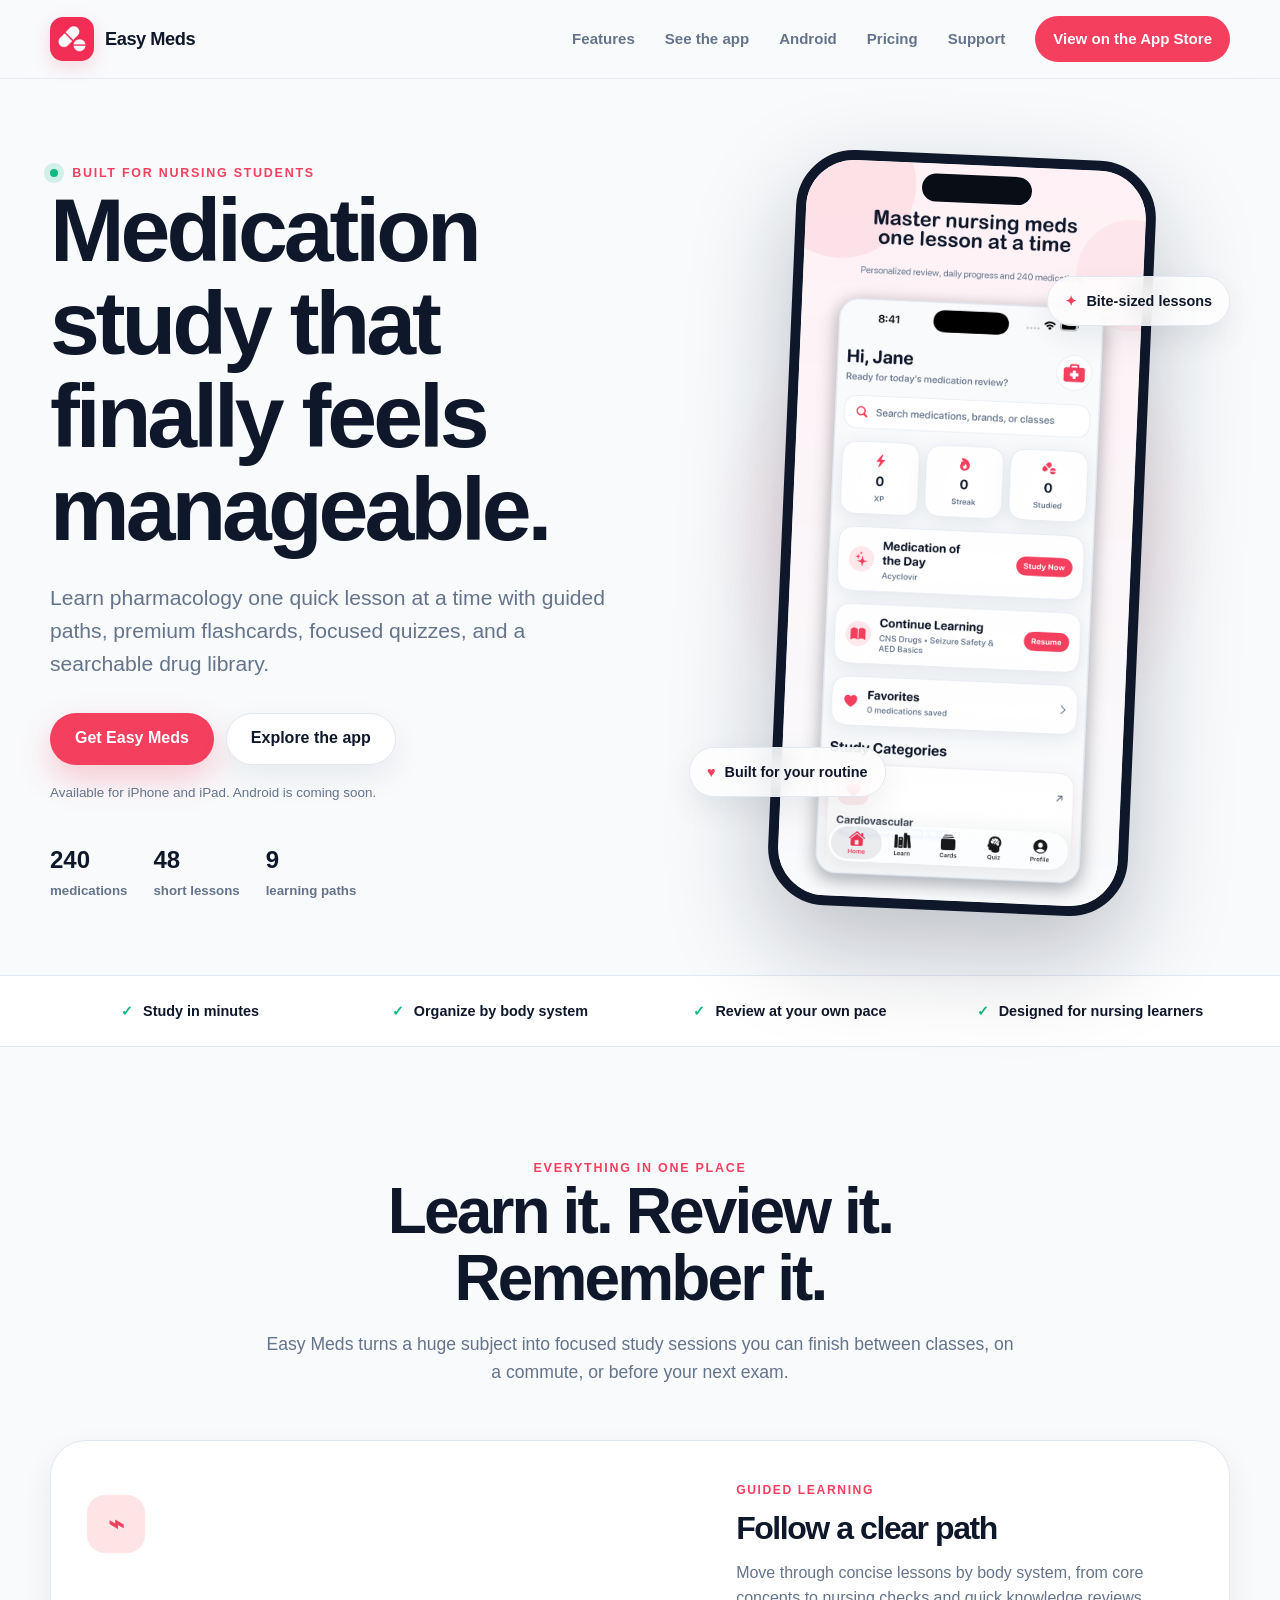
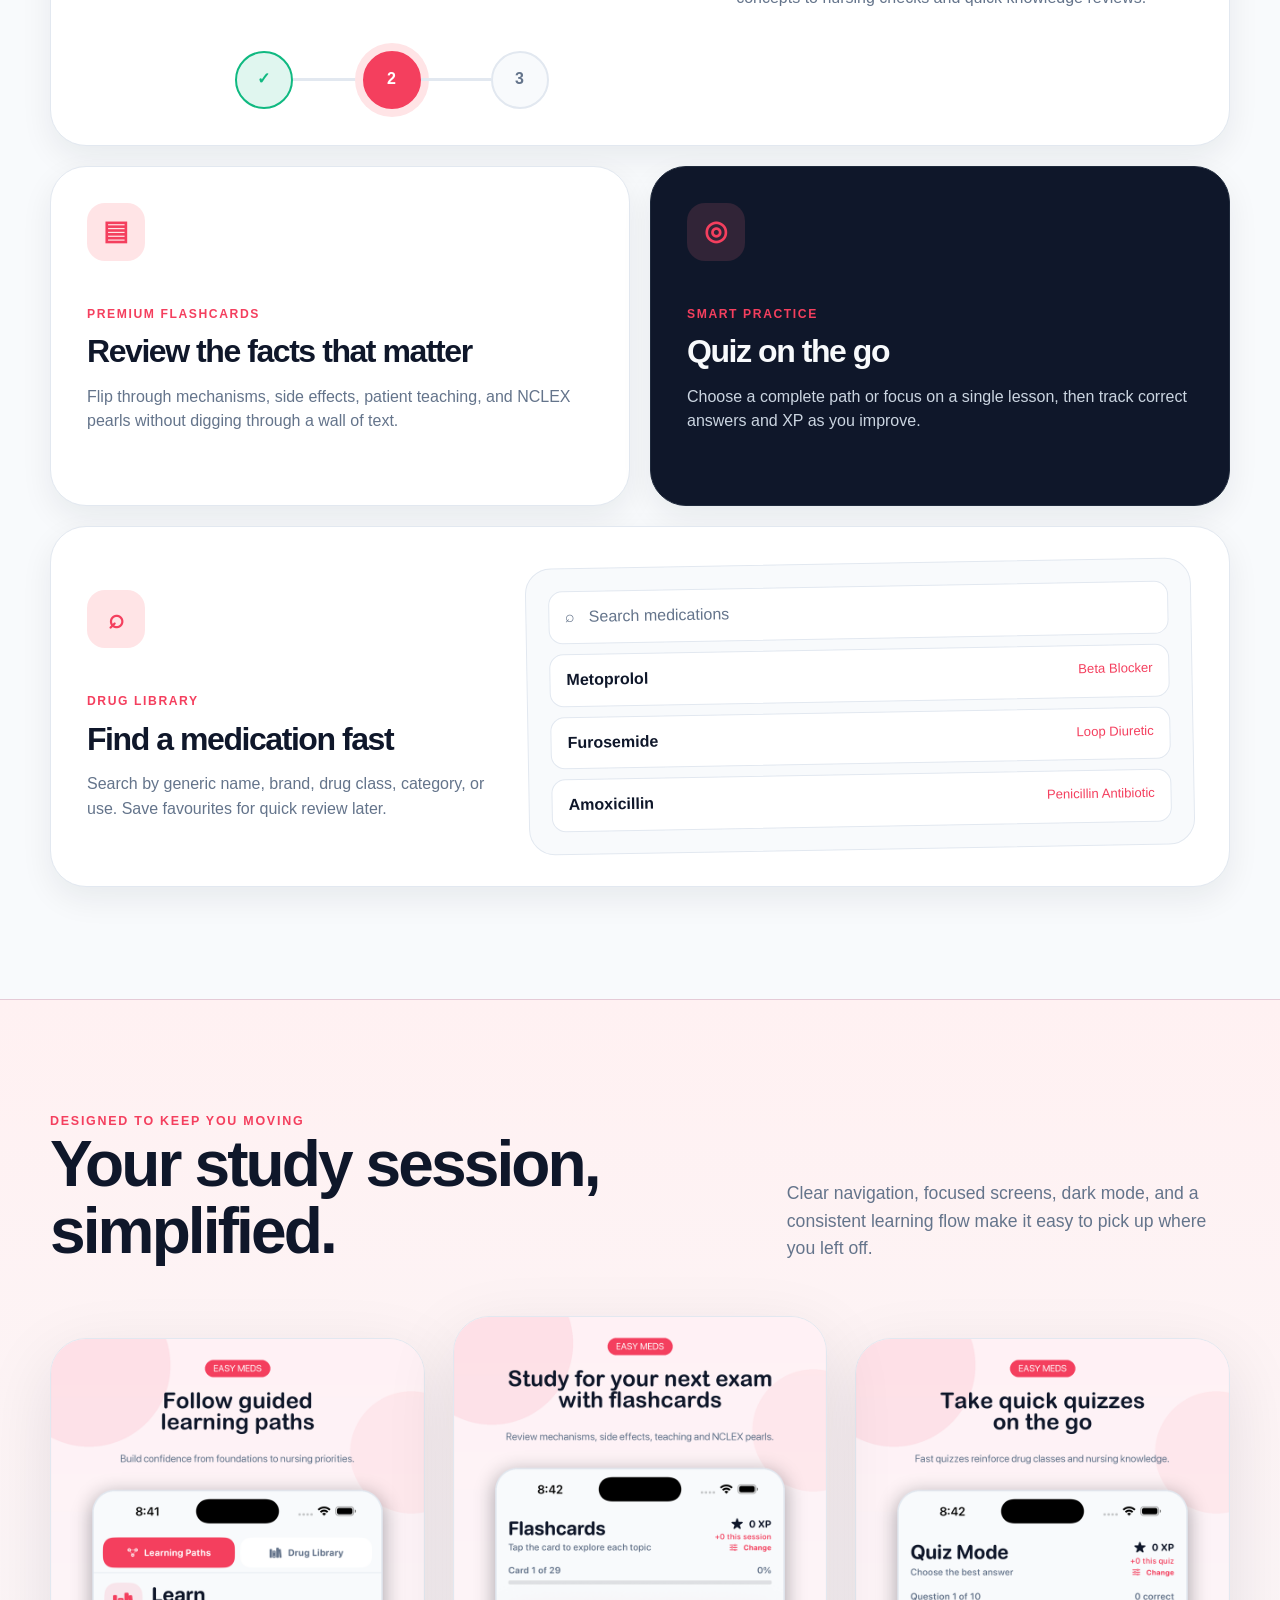
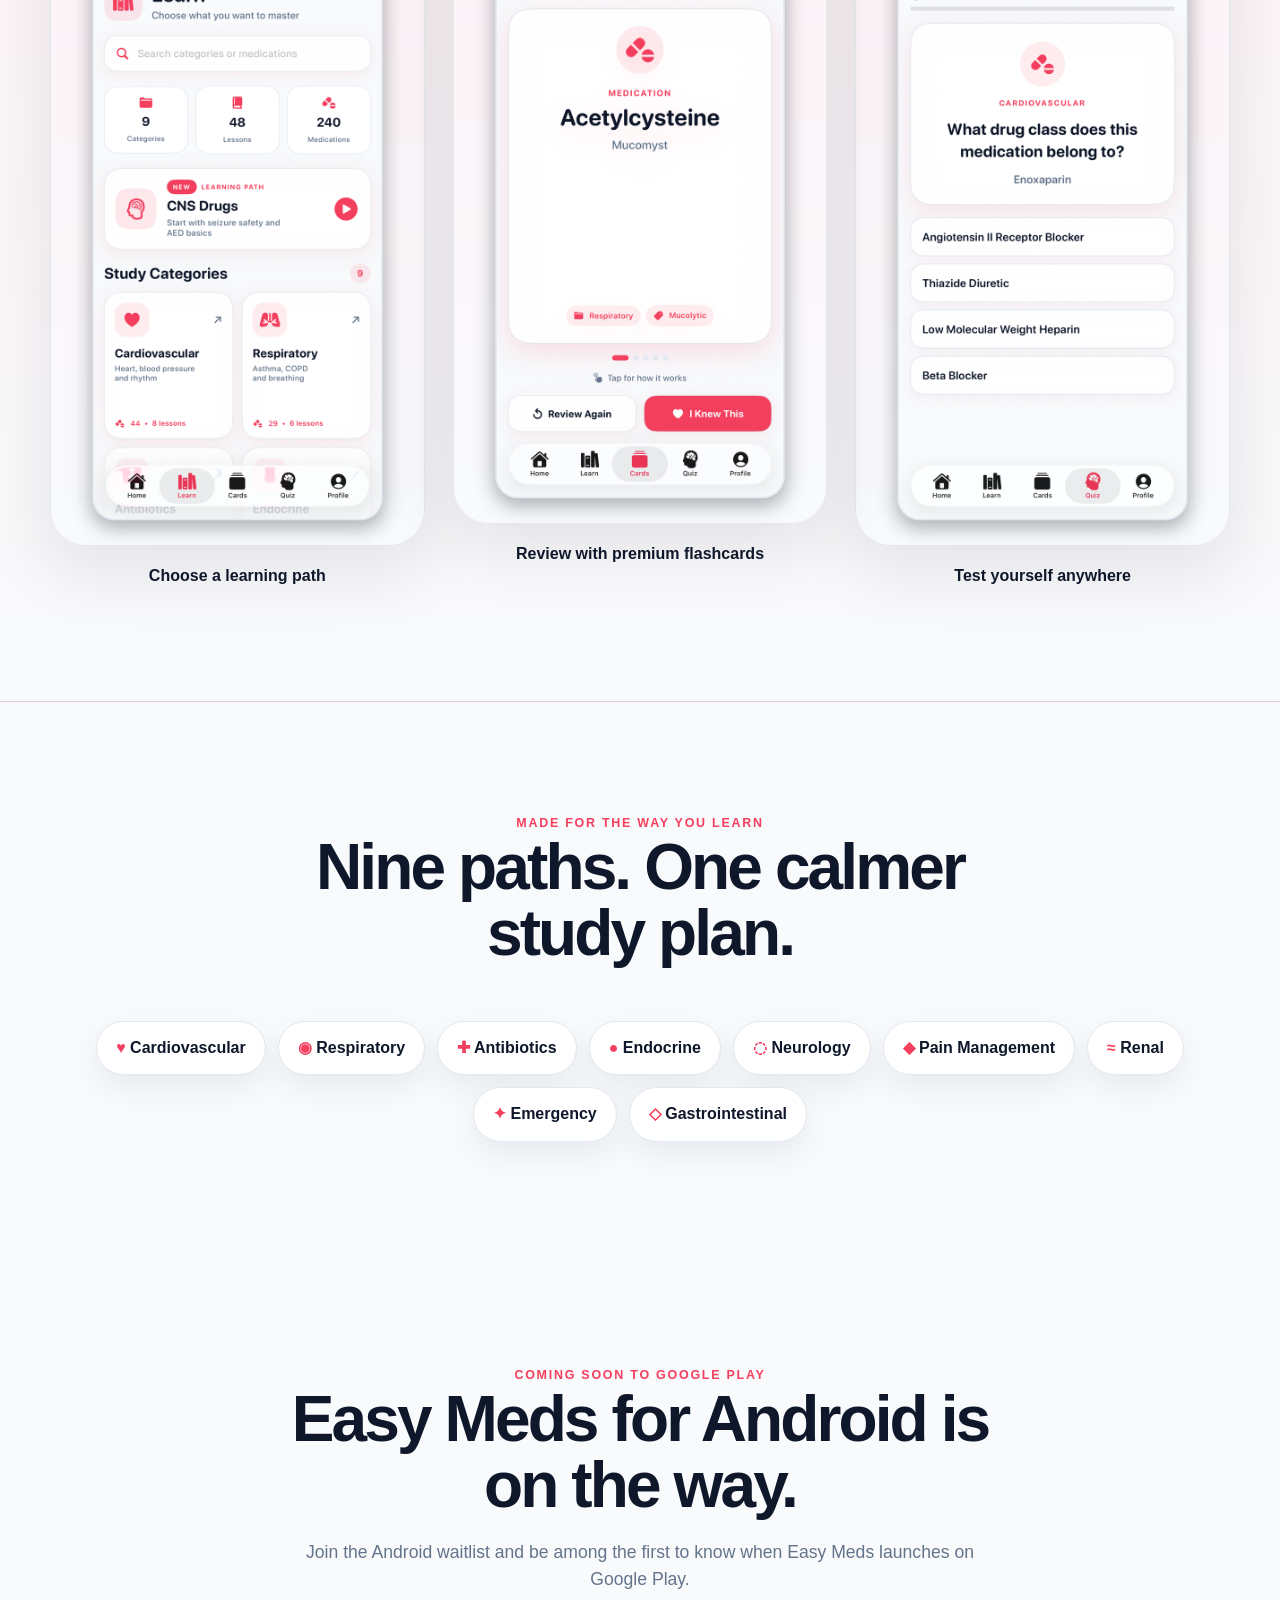
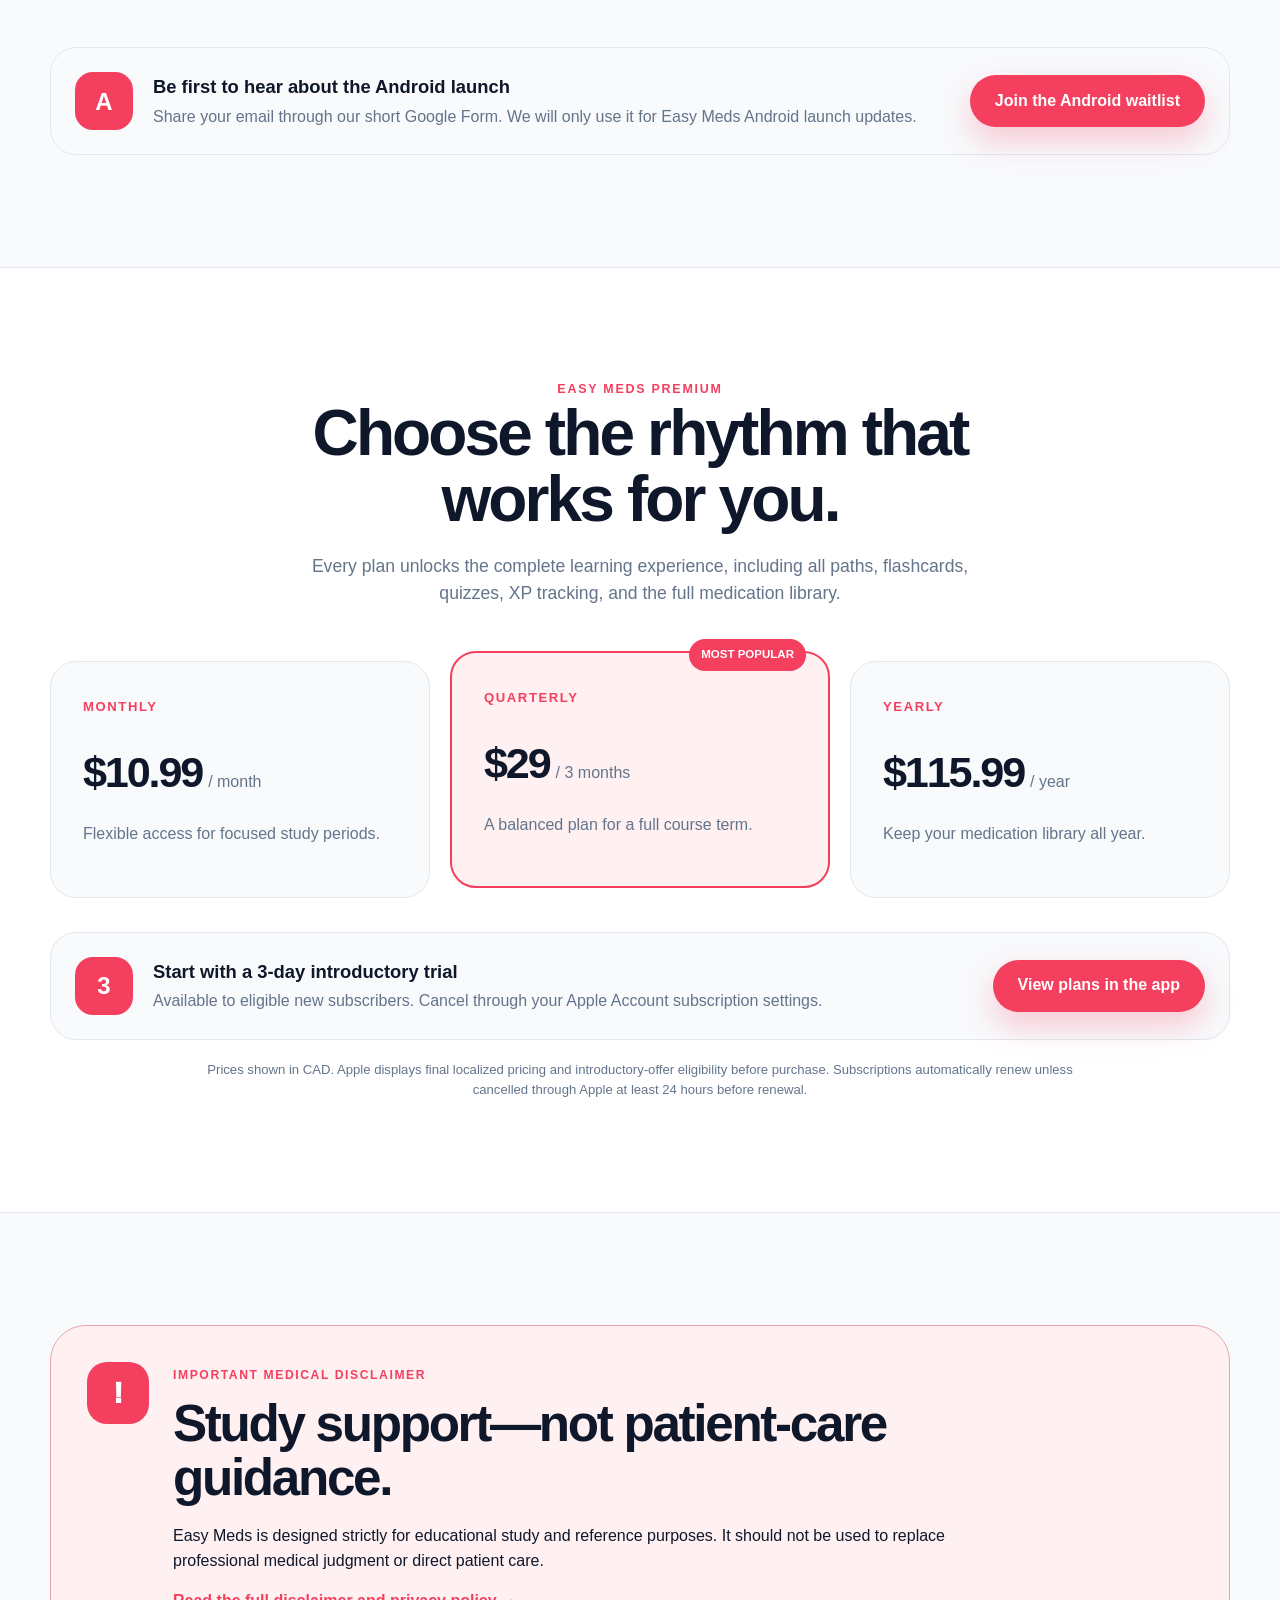
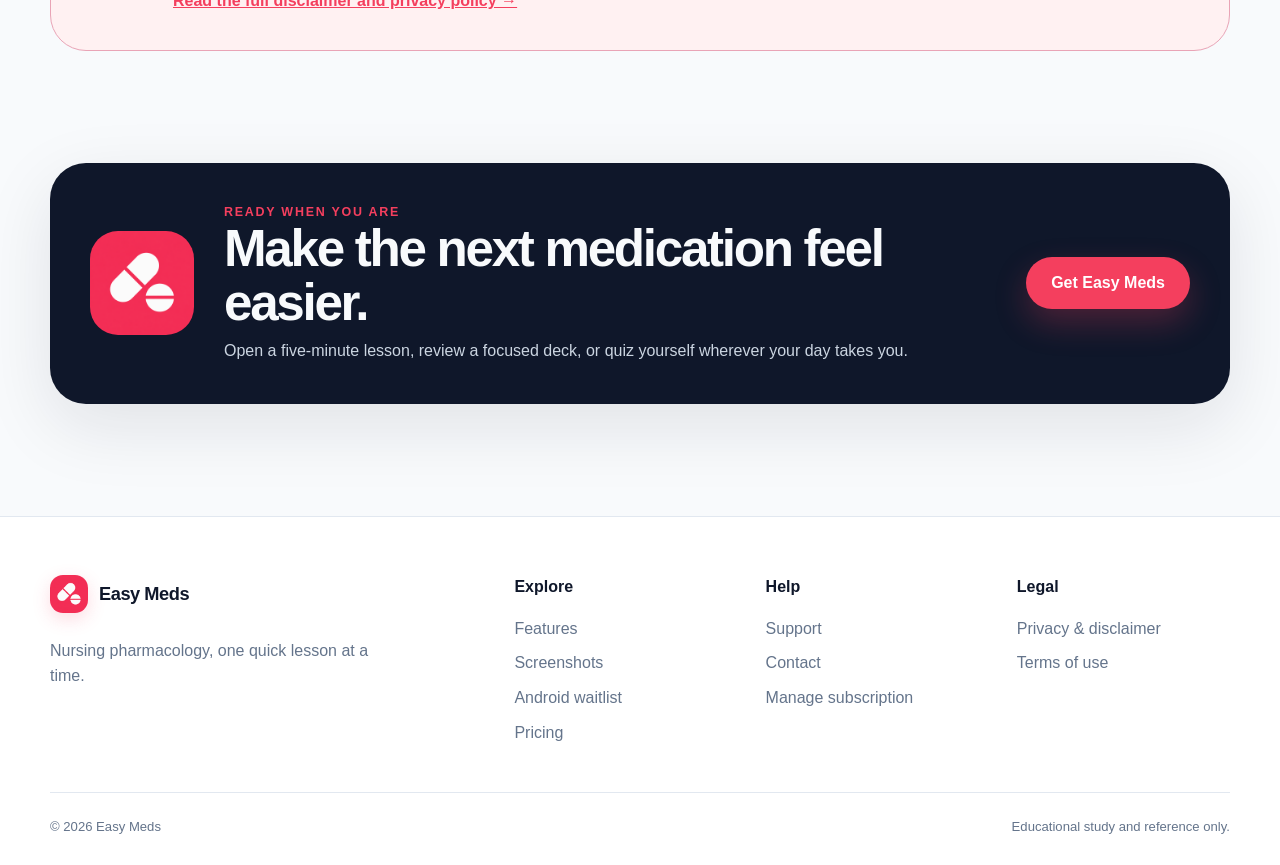
==== commit 3782301e: "Update index.html" ====
--- a/index.html
+++ b/index.html
@@ -1,228 +1 @@
-<!doctype html>
-<html lang="en">
-<head>
-  <meta charset="utf-8">
-  <meta name="viewport" content="width=device-width, initial-scale=1">
-  <meta name="theme-color" content="#f8fafc">
-  <title>Easy Meds — Nursing Pharmacology, Made Easier</title>
-  <meta name="description" content="Master nursing medications with bite-sized learning paths, focused flashcards, on-the-go quizzes, and a searchable medication library.">
-  <meta property="og:type" content="website">
-  <meta property="og:title" content="Easy Meds — Nursing Pharmacology, Made Easier">
-  <meta property="og:description" content="Nursing pharmacology, one quick lesson at a time.">
-  <meta property="og:image" content="https://soundsbytt-a11y.github.io/easy-meds-legal/og.png">
-  <meta name="twitter:card" content="summary_large_image">
-  <meta name="twitter:title" content="Easy Meds — Nursing Pharmacology, Made Easier">
-  <meta name="twitter:description" content="Nursing pharmacology, one quick lesson at a time.">
-  <meta name="twitter:image" content="https://soundsbytt-a11y.github.io/easy-meds-legal/og.png">
-  <link rel="icon" href="app-icon.png">
-  <link rel="stylesheet" href="styles.css">
-</head>
-<body>
-  <header class="site-header">
-    <div class="nav-wrap">
-      <a class="brand" href="#top" aria-label="Easy Meds home">
-        <img src="app-icon.png" alt="" width="44" height="44">
-        <span>Easy Meds</span>
-      </a>
-      <button class="menu-button" type="button" aria-expanded="false" aria-controls="primary-nav">Menu</button>
-      <nav id="primary-nav" class="primary-nav" aria-label="Primary navigation">
-        <a href="#features">Features</a>
-        <a href="#screenshots">See the app</a>
-        <a href="#pricing">Pricing</a>
-        <a href="support.html">Support</a>
-        <a class="nav-cta" href="https://apps.apple.com/app/id6791787785">View on the App Store</a>
-      </nav>
-    </div>
-  </header>
-
-  <main id="top">
-    <section class="hero section-shell">
-      <div class="hero-copy">
-        <div class="eyebrow"><span class="pulse-dot"></span> Built for nursing students</div>
-        <h1>Medication study that finally feels manageable.</h1>
-        <p class="hero-lead">Learn pharmacology one quick lesson at a time with guided paths, premium flashcards, focused quizzes, and a searchable drug library.</p>
-        <div class="hero-actions">
-          <a class="button button-primary" href="https://apps.apple.com/app/id6791787785">Get Easy Meds</a>
-          <a class="button button-secondary" href="#screenshots">Explore the app</a>
-        </div>
-        <p class="launch-note">Available for iPhone and iPad. App Store availability may vary by region.</p>
-        <div class="hero-metrics" aria-label="Easy Meds content">
-          <div><strong>240</strong><span>medications</span></div>
-          <div><strong>48</strong><span>short lessons</span></div>
-          <div><strong>9</strong><span>learning paths</span></div>
-        </div>
-      </div>
-      <div class="hero-visual" aria-label="Easy Meds app preview">
-        <div class="hero-glow"></div>
-        <div class="phone-frame">
-          <img src="home.png" alt="Easy Meds dashboard showing medication review, progress, and study categories">
-        </div>
-        <div class="floating-note floating-note-top"><span>✦</span> Bite-sized lessons</div>
-        <div class="floating-note floating-note-bottom"><span>♥</span> Built for your routine</div>
-      </div>
-    </section>
-
-    <section class="trust-strip" aria-label="Easy Meds benefits">
-      <div class="section-shell trust-grid">
-        <p><span>✓</span> Study in minutes</p>
-        <p><span>✓</span> Organize by body system</p>
-        <p><span>✓</span> Review at your own pace</p>
-        <p><span>✓</span> Designed for nursing learners</p>
-      </div>
-    </section>
-
-    <section id="features" class="section-shell section-block">
-      <div class="section-heading centered">
-        <div class="eyebrow">Everything in one place</div>
-        <h2>Learn it. Review it. Remember it.</h2>
-        <p>Easy Meds turns a huge subject into focused study sessions you can finish between classes, on a commute, or before your next exam.</p>
-      </div>
-      <div class="feature-grid">
-        <article class="feature-card feature-card-wide">
-          <div class="feature-icon">⌁</div>
-          <div>
-            <span class="card-label">Guided learning</span>
-            <h3>Follow a clear path</h3>
-            <p>Move through concise lessons by body system, from core concepts to nursing checks and quick knowledge reviews.</p>
-          </div>
-          <div class="mini-path" aria-hidden="true">
-            <span class="path-step complete">✓</span><i></i><span class="path-step active">2</span><i></i><span class="path-step">3</span>
-          </div>
-        </article>
-        <article class="feature-card">
-          <div class="feature-icon">▤</div>
-          <span class="card-label">Premium flashcards</span>
-          <h3>Review the facts that matter</h3>
-          <p>Flip through mechanisms, side effects, patient teaching, and NCLEX pearls without digging through a wall of text.</p>
-        </article>
-        <article class="feature-card dark-card">
-          <div class="feature-icon">◎</div>
-          <span class="card-label">Smart practice</span>
-          <h3>Quiz on the go</h3>
-          <p>Choose a complete path or focus on a single lesson, then track correct answers and XP as you improve.</p>
-        </article>
-        <article class="feature-card feature-card-wide library-card">
-          <div class="library-copy">
-            <div class="feature-icon">⌕</div>
-            <span class="card-label">Drug library</span>
-            <h3>Find a medication fast</h3>
-            <p>Search by generic name, brand, drug class, category, or use. Save favourites for quick review later.</p>
-          </div>
-          <div class="search-demo" aria-hidden="true">
-            <div class="search-bar">⌕ &nbsp; Search medications</div>
-            <div class="med-row"><b>Metoprolol</b><span>Beta Blocker</span></div>
-            <div class="med-row"><b>Furosemide</b><span>Loop Diuretic</span></div>
-            <div class="med-row"><b>Amoxicillin</b><span>Penicillin Antibiotic</span></div>
-          </div>
-        </article>
-      </div>
-    </section>
-
-    <section id="screenshots" class="showcase-section">
-      <div class="section-shell section-block">
-        <div class="section-heading split-heading">
-          <div>
-            <div class="eyebrow">Designed to keep you moving</div>
-            <h2>Your study session, simplified.</h2>
-          </div>
-          <p>Clear navigation, focused screens, dark mode, and a consistent learning flow make it easy to pick up where you left off.</p>
-        </div>
-        <div class="screenshot-row">
-          <figure><img src="learn.png" alt="Easy Meds guided learning paths and medication categories"><figcaption>Choose a learning path</figcaption></figure>
-          <figure class="featured-shot"><img src="flashcards.png" alt="Easy Meds interactive nursing medication flashcard"><figcaption>Review with premium flashcards</figcaption></figure>
-          <figure><img src="quiz.png" alt="Easy Meds nursing pharmacology quiz"><figcaption>Test yourself anywhere</figcaption></figure>
-        </div>
-      </div>
-    </section>
-
-    <section class="section-shell section-block learning-section">
-      <div class="section-heading centered narrow-heading">
-        <div class="eyebrow">Made for the way you learn</div>
-        <h2>Nine paths. One calmer study plan.</h2>
-      </div>
-      <div class="category-cloud" aria-label="Study categories">
-        <span>♥ Cardiovascular</span><span>◉ Respiratory</span><span>✚ Antibiotics</span><span>● Endocrine</span><span>◌ Neurology</span><span>◆ Pain Management</span><span>≈ Renal</span><span>✦ Emergency</span><span>◇ Gastrointestinal</span>
-      </div>
-    </section>
-
-    <section id="pricing" class="pricing-section">
-      <div class="section-shell section-block">
-        <div class="section-heading centered narrow-heading">
-          <div class="eyebrow">Easy Meds Premium</div>
-          <h2>Choose the rhythm that works for you.</h2>
-          <p>Every plan unlocks the complete learning experience, including all paths, flashcards, quizzes, XP tracking, and the full medication library.</p>
-        </div>
-        <div class="pricing-grid">
-          <article class="price-card">
-            <span class="plan-name">Monthly</span>
-            <div class="price"><strong>$10.99</strong><span>/ month</span></div>
-            <p>Flexible access for focused study periods.</p>
-          </article>
-          <article class="price-card featured-price">
-            <span class="popular-badge">Most popular</span>
-            <span class="plan-name">Quarterly</span>
-            <div class="price"><strong>$29</strong><span>/ 3 months</span></div>
-            <p>A balanced plan for a full course term.</p>
-          </article>
-          <article class="price-card">
-            <span class="plan-name">Yearly</span>
-            <div class="price"><strong>$115.99</strong><span>/ year</span></div>
-            <p>Keep your medication library all year.</p>
-          </article>
-        </div>
-        <div class="trial-callout">
-          <div><span class="trial-icon">3</span></div>
-          <div><strong>Start with a 3-day introductory trial</strong><p>Available to eligible new subscribers. Cancel through your Apple Account subscription settings.</p></div>
-          <a class="button button-primary" href="https://apps.apple.com/app/id6791787785">View plans in the app</a>
-        </div>
-        <p class="pricing-note">Prices shown in CAD. Apple displays final localized pricing and introductory-offer eligibility before purchase. Subscriptions automatically renew unless cancelled through Apple at least 24 hours before renewal.</p>
-      </div>
-    </section>
-
-    <section class="section-shell section-block disclaimer-section">
-      <div class="disclaimer-card">
-        <div class="disclaimer-icon">!</div>
-        <div>
-          <span class="card-label">Important medical disclaimer</span>
-          <h2>Study support—not patient-care guidance.</h2>
-          <p>Easy Meds is designed strictly for educational study and reference purposes. It should not be used to replace professional medical judgment or direct patient care.</p>
-          <a href="privacy.html">Read the full disclaimer and privacy policy →</a>
-        </div>
-      </div>
-    </section>
-
-    <section class="final-cta section-shell">
-      <img src="app-icon.png" alt="Easy Meds app icon" width="104" height="104">
-      <div><div class="eyebrow">Ready when you are</div><h2>Make the next medication feel easier.</h2><p>Open a five-minute lesson, review a focused deck, or quiz yourself wherever your day takes you.</p></div>
-      <a class="button button-primary" href="https://apps.apple.com/app/id6791787785">Get Easy Meds</a>
-    </section>
-  </main>
-
-  <footer class="site-footer">
-    <div class="section-shell footer-grid">
-      <div>
-        <a class="brand" href="#top"><img src="app-icon.png" alt="" width="38" height="38"><span>Easy Meds</span></a>
-        <p>Nursing pharmacology, one quick lesson at a time.</p>
-      </div>
-      <div><strong>Explore</strong><a href="#features">Features</a><a href="#screenshots">Screenshots</a><a href="#pricing">Pricing</a></div>
-      <div><strong>Help</strong><a href="support.html">Support</a><a href="mailto:easymedsadmin@gmail.com">Contact</a><a href="https://apps.apple.com/account/subscriptions">Manage subscription</a></div>
-      <div><strong>Legal</strong><a href="privacy.html">Privacy & disclaimer</a><a href="terms.html">Terms of use</a></div>
-    </div>
-    <div class="section-shell footer-bottom"><span>© 2026 Easy Meds</span><span>Educational study and reference only.</span></div>
-  </footer>
-
-  <script>
-    const menuButton = document.querySelector('.menu-button');
-    const nav = document.querySelector('.primary-nav');
-    menuButton?.addEventListener('click', () => {
-      const open = menuButton.getAttribute('aria-expanded') === 'true';
-      menuButton.setAttribute('aria-expanded', String(!open));
-      nav.classList.toggle('open', !open);
-    });
-    nav?.querySelectorAll('a').forEach(link => link.addEventListener('click', () => {
-      menuButton?.setAttribute('aria-expanded', 'false');
-      nav.classList.remove('open');
-    }));
-  </script>
-</body>
-</html>
+<!doctype html> <html lang="en"> <head> <meta charset="utf-8"> <meta name="viewport" content="width=device-width, initial-scale=1"> <meta name="theme-color" content="#f8fafc"> <title>Easy Meds — Nursing Pharmacology, Made Easier</title> <meta name="description" content="Master nursing medications with bite-sized learning paths, focused flashcards, on-the-go quizzes, and a searchable medication library."> <meta property="og:type" content="website"> <meta property="og:title" content="Easy Meds — Nursing Pharmacology, Made Easier"> <meta property="og:description" content="Nursing pharmacology, one quick lesson at a time."> <meta property="og:image" content="https://soundsbytt-a11y.github.io/easy-meds-legal/og.png"> <meta name="twitter:card" content="summary_large_image"> <meta name="twitter:title" content="Easy Meds — Nursing Pharmacology, Made Easier"> <meta name="twitter:description" content="Nursing pharmacology, one quick lesson at a time."> <meta name="twitter:image" content="https://soundsbytt-a11y.github.io/easy-meds-legal/og.png"> <link rel="icon" href="app-icon.png"> <link rel="stylesheet" href="styles.css"> </head> <body> <header class="site-header"> <div class="nav-wrap"> <a class="brand" href="#top" aria-label="Easy Meds home"> <img src="app-icon.png" alt="" width="44" height="44"> <span>Easy Meds</span> </a> <button class="menu-button" type="button" aria-expanded="false" aria-controls="primary-nav">Menu</button> <nav id="primary-nav" class="primary-nav" aria-label="Primary navigation"> <a href="#features">Features</a> <a href="#screenshots">See the app</a> <a href="#android">Android</a> <a href="#pricing">Pricing</a> <a href="support.html">Support</a> <a class="nav-cta" href="https://apps.apple.com/app/id6791787785">View on the App Store</a> </nav> </div> </header> <main id="top"> <section class="hero section-shell"> <div class="hero-copy"> <div class="eyebrow"><span class="pulse-dot"></span> Built for nursing students</div> <h1>Medication study that finally feels manageable.</h1> <p class="hero-lead">Learn pharmacology one quick lesson at a time with guided paths, premium flashcards, focused quizzes, and a searchable drug library.</p> <div class="hero-actions"> <a class="button button-primary" href="https://apps.apple.com/app/id6791787785">Get Easy Meds</a> <a class="button button-secondary" href="#screenshots">Explore the app</a> </div> <p class="launch-note">Available for iPhone and iPad. Android is coming soon.</p> <div class="hero-metrics" aria-label="Easy Meds content"> <div><strong>240</strong><span>medications</span></div> <div><strong>48</strong><span>short lessons</span></div> <div><strong>9</strong><span>learning paths</span></div> </div> </div> <div class="hero-visual" aria-label="Easy Meds app preview"> <div class="hero-glow"></div> <div class="phone-frame"> <img src="home.png" alt="Easy Meds dashboard showing medication review, progress, and study categories"> </div> <div class="floating-note floating-note-top"><span>✦</span> Bite-sized lessons</div> <div class="floating-note floating-note-bottom"><span>♥</span> Built for your routine</div> </div> </section> <section class="trust-strip" aria-label="Easy Meds benefits"> <div class="section-shell trust-grid"> <p><span>✓</span> Study in minutes</p> <p><span>✓</span> Organize by body system</p> <p><span>✓</span> Review at your own pace</p> <p><span>✓</span> Designed for nursing learners</p> </div> </section> <section id="features" class="section-shell section-block"> <div class="section-heading centered"> <div class="eyebrow">Everything in one place</div> <h2>Learn it. Review it. Remember it.</h2> <p>Easy Meds turns a huge subject into focused study sessions you can finish between classes, on a commute, or before your next exam.</p> </div> <div class="feature-grid"> <article class="feature-card feature-card-wide"> <div class="feature-icon">⌁</div> <div> <span class="card-label">Guided learning</span> <h3>Follow a clear path</h3> <p>Move through concise lessons by body system, from core concepts to nursing checks and quick knowledge reviews.</p> </div> <div class="mini-path" aria-hidden="true"> <span class="path-step complete">✓</span><i></i><span class="path-step active">2</span><i></i><span class="path-step">3</span> </div> </article> <article class="feature-card"> <div class="feature-icon">▤</div> <span class="card-label">Premium flashcards</span> <h3>Review the facts that matter</h3> <p>Flip through mechanisms, side effects, patient teaching, and NCLEX pearls without digging through a wall of text.</p> </article> <article class="feature-card dark-card"> <div class="feature-icon">◎</div> <span class="card-label">Smart practice</span> <h3>Quiz on the go</h3> <p>Choose a complete path or focus on a single lesson, then track correct answers and XP as you improve.</p> </article> <article class="feature-card feature-card-wide library-card"> <div class="library-copy"> <div class="feature-icon">⌕</div> <span class="card-label">Drug library</span> <h3>Find a medication fast</h3> <p>Search by generic name, brand, drug class, category, or use. Save favourites for quick review later.</p> </div> <div class="search-demo" aria-hidden="true"> <div class="search-bar">⌕ &nbsp; Search medications</div> <div class="med-row"><b>Metoprolol</b><span>Beta Blocker</span></div> <div class="med-row"><b>Furosemide</b><span>Loop Diuretic</span></div> <div class="med-row"><b>Amoxicillin</b><span>Penicillin Antibiotic</span></div> </div> </article> </div> </section> <section id="screenshots" class="showcase-section"> <div class="section-shell section-block"> <div class="section-heading split-heading"> <div> <div class="eyebrow">Designed to keep you moving</div> <h2>Your study session, simplified.</h2> </div> <p>Clear navigation, focused screens, dark mode, and a consistent learning flow make it easy to pick up where you left off.</p> </div> <div class="screenshot-row"> <figure><img src="learn.png" alt="Easy Meds guided learning paths and medication categories"><figcaption>Choose a learning path</figcaption></figure> <figure class="featured-shot"><img src="flashcards.png" alt="Easy Meds interactive nursing medication flashcard"><figcaption>Review with premium flashcards</figcaption></figure> <figure><img src="quiz.png" alt="Easy Meds nursing pharmacology quiz"><figcaption>Test yourself anywhere</figcaption></figure> </div> </div> </section> <section class="section-shell section-block learning-section"> <div class="section-heading centered narrow-heading"> <div class="eyebrow">Made for the way you learn</div> <h2>Nine paths. One calmer study plan.</h2> </div> <div class="category-cloud" aria-label="Study categories"> <span>♥ Cardiovascular</span><span>◉ Respiratory</span><span>✚ Antibiotics</span><span>● Endocrine</span><span>◌ Neurology</span><span>◆ Pain Management</span><span>≈ Renal</span><span>✦ Emergency</span><span>◇ Gastrointestinal</span> </div> </section> <section id="android" class="section-shell section-block"><div class="section-heading centered narrow-heading"><div class="eyebrow">Coming soon to Google Play</div><h2>Easy Meds for Android is on the way.</h2><p>Join the Android waitlist and be among the first to know when Easy Meds launches on Google Play.</p></div><div class="trial-callout"><div><span class="trial-icon">A</span></div><div><strong>Be first to hear about the Android launch</strong><p>Share your email through our short Google Form. We will only use it for Easy Meds Android launch updates.</p></div><a class="button button-primary" href="https://docs.google.com/forms/d/e/1FAIpQLSeAZxdOsYg95ryfv2cm-GZUpxAg2quRbtIMCAFoJftFC5rWTA/viewform" target="_blank" rel="noopener noreferrer">Join the Android waitlist</a></div></section> <section id="pricing" class="pricing-section"> <div class="section-shell section-block"> <div class="section-heading centered narrow-heading"> <div class="eyebrow">Easy Meds Premium</div> <h2>Choose the rhythm that works for you.</h2> <p>Every plan unlocks the complete learning experience, including all paths, flashcards, quizzes, XP tracking, and the full medication library.</p> </div> <div class="pricing-grid"> <article class="price-card"> <span class="plan-name">Monthly</span> <div class="price"><strong>$10.99</strong><span>/ month</span></div> <p>Flexible access for focused study periods.</p> </article> <article class="price-card featured-price"> <span class="popular-badge">Most popular</span> <span class="plan-name">Quarterly</span> <div class="price"><strong>$29</strong><span>/ 3 months</span></div> <p>A balanced plan for a full course term.</p> </article> <article class="price-card"> <span class="plan-name">Yearly</span> <div class="price"><strong>$115.99</strong><span>/ year</span></div> <p>Keep your medication library all year.</p> </article> </div> <div class="trial-callout"> <div><span class="trial-icon">3</span></div> <div><strong>Start with a 3-day introductory trial</strong><p>Available to eligible new subscribers. Cancel through your Apple Account subscription settings.</p></div> <a class="button button-primary" href="https://apps.apple.com/app/id6791787785">View plans in the app</a> </div> <p class="pricing-note">Prices shown in CAD. Apple displays final localized pricing and introductory-offer eligibility before purchase. Subscriptions automatically renew unless cancelled through Apple at least 24 hours before renewal.</p> </div> </section> <section class="section-shell section-block disclaimer-section"> <div class="disclaimer-card"> <div class="disclaimer-icon">!</div> <div> <span class="card-label">Important medical disclaimer</span> <h2>Study support—not patient-care guidance.</h2> <p>Easy Meds is designed strictly for educational study and reference purposes. It should not be used to replace professional medical judgment or direct patient care.</p> <a href="privacy.html">Read the full disclaimer and privacy policy →</a> </div> </div> </section> <section class="final-cta section-shell"> <img src="app-icon.png" alt="Easy Meds app icon" width="104" height="104"> <div><div class="eyebrow">Ready when you are</div><h2>Make the next medication feel easier.</h2><p>Open a five-minute lesson, review a focused deck, or quiz yourself wherever your day takes you.</p></div> <a class="button button-primary" href="https://apps.apple.com/app/id6791787785">Get Easy Meds</a> </section> </main> <footer class="site-footer"> <div class="section-shell footer-grid"> <div> <a class="brand" href="#top"><img src="app-icon.png" alt="" width="38" height="38"><span>Easy Meds</span></a> <p>Nursing pharmacology, one quick lesson at a time.</p> </div> <div><strong>Explore</strong><a href="#features">Features</a><a href="#screenshots">Screenshots</a><a href="#android">Android waitlist</a><a href="#pricing">Pricing</a></div> <div><strong>Help</strong><a href="support.html">Support</a><a href="mailto:easymedsadmin@gmail.com">Contact</a><a href="https://apps.apple.com/account/subscriptions">Manage subscription</a></div> <div><strong>Legal</strong><a href="privacy.html">Privacy & disclaimer</a><a href="terms.html">Terms of use</a></div> </div> <div class="section-shell footer-bottom"><span>© 2026 Easy Meds</span><span>Educational study and reference only.</span></div> </footer> <script> const menuButton = document.querySelector('.menu-button'); const nav = document.querySelector('.primary-nav'); menuButton?.addEventListener('click', () => { const open = menuButton.getAttribute('aria-expanded') === 'true'; menuButton.setAttribute('aria-expanded', String(!open)); nav.classList.toggle('open', !open); }); nav?.querySelectorAll('a').forEach(link => link.addEventListener('click', () => { menuButton?.setAttribute('aria-expanded', 'false'); nav.classList.remove('open'); })); </script> </body> </html>
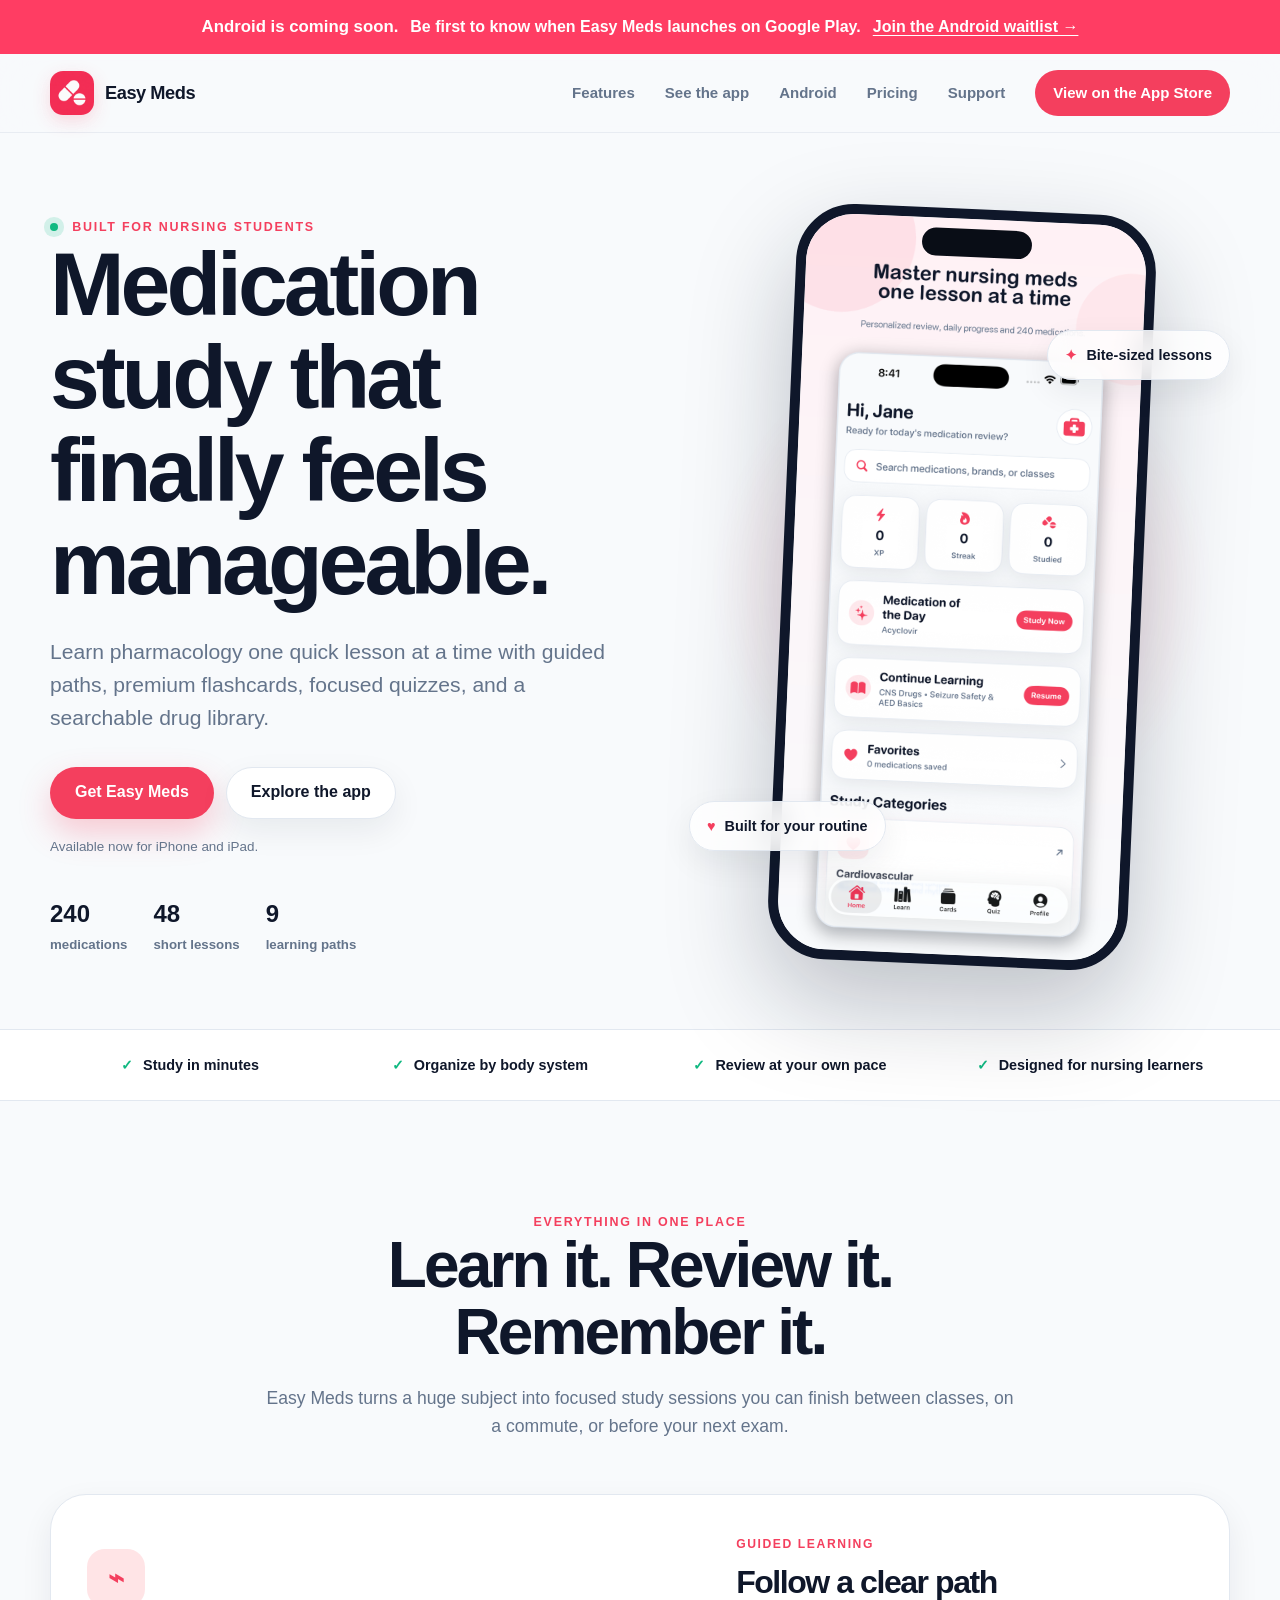
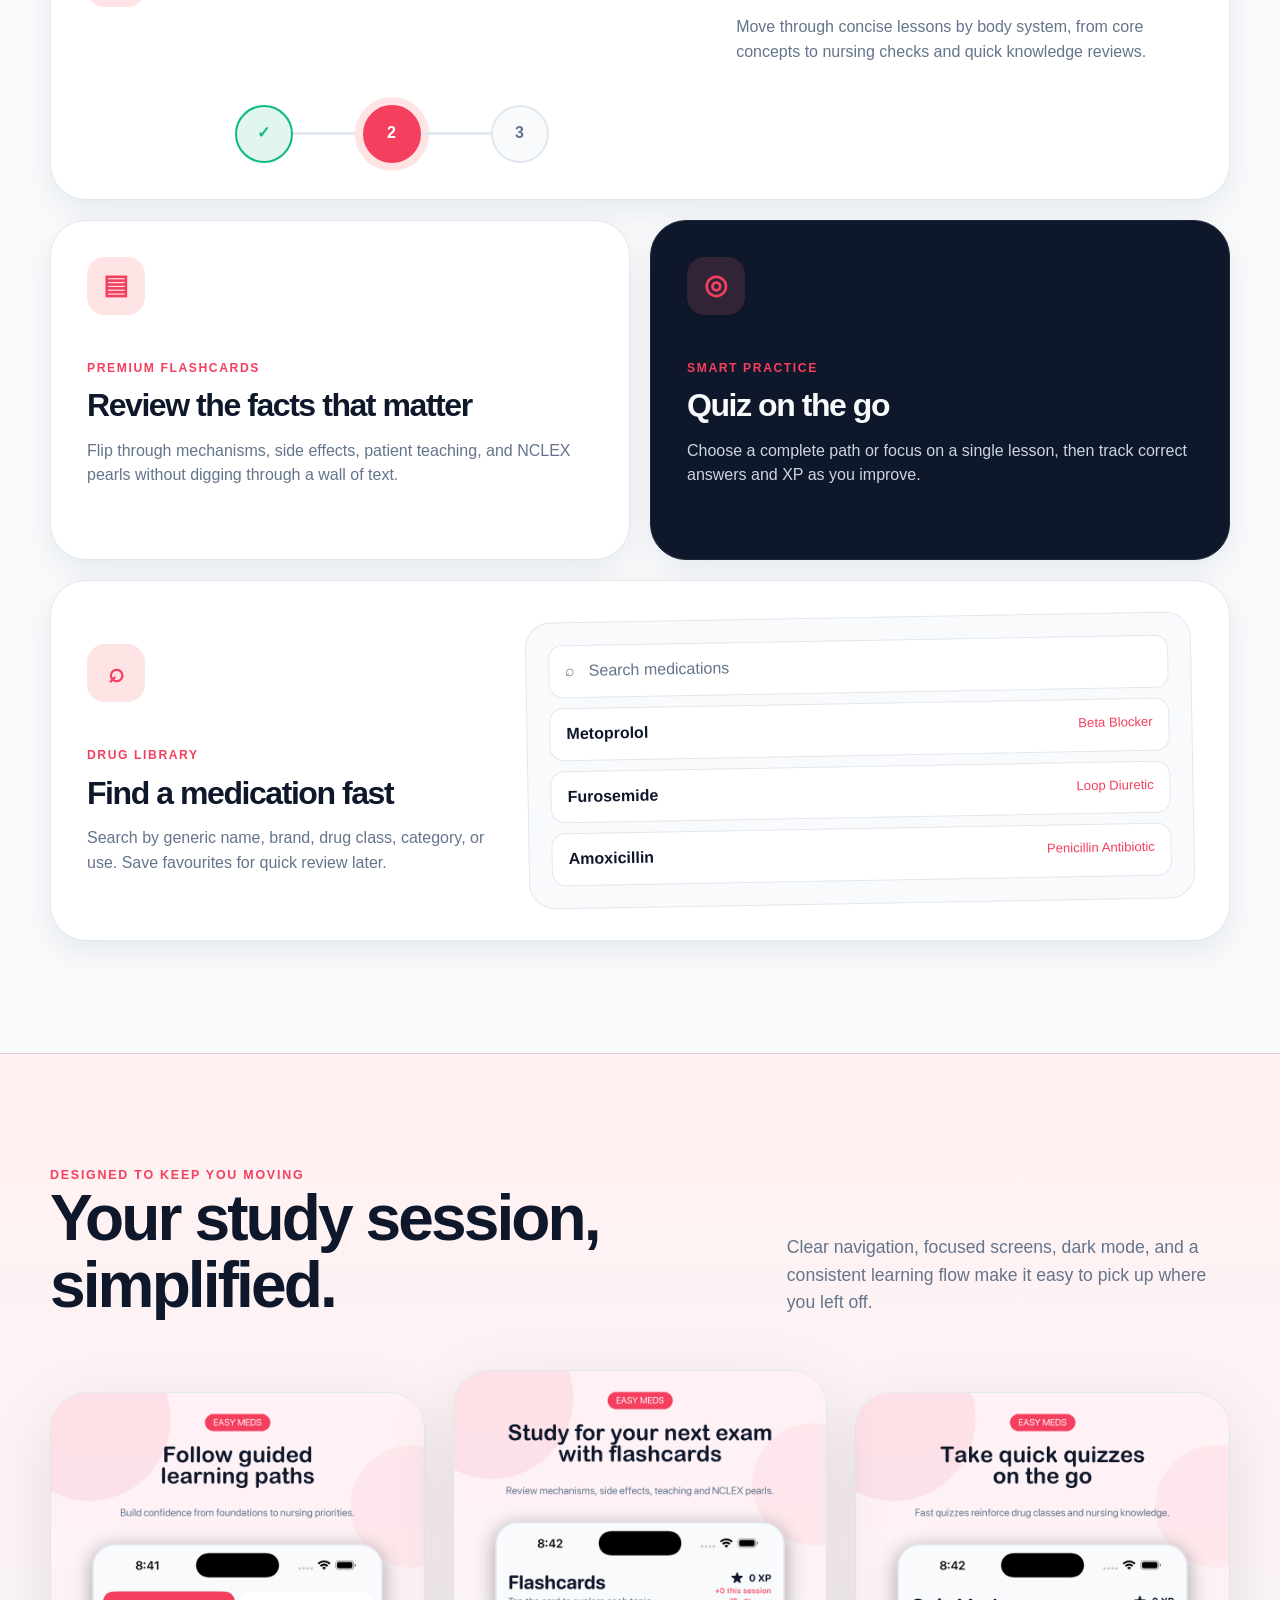
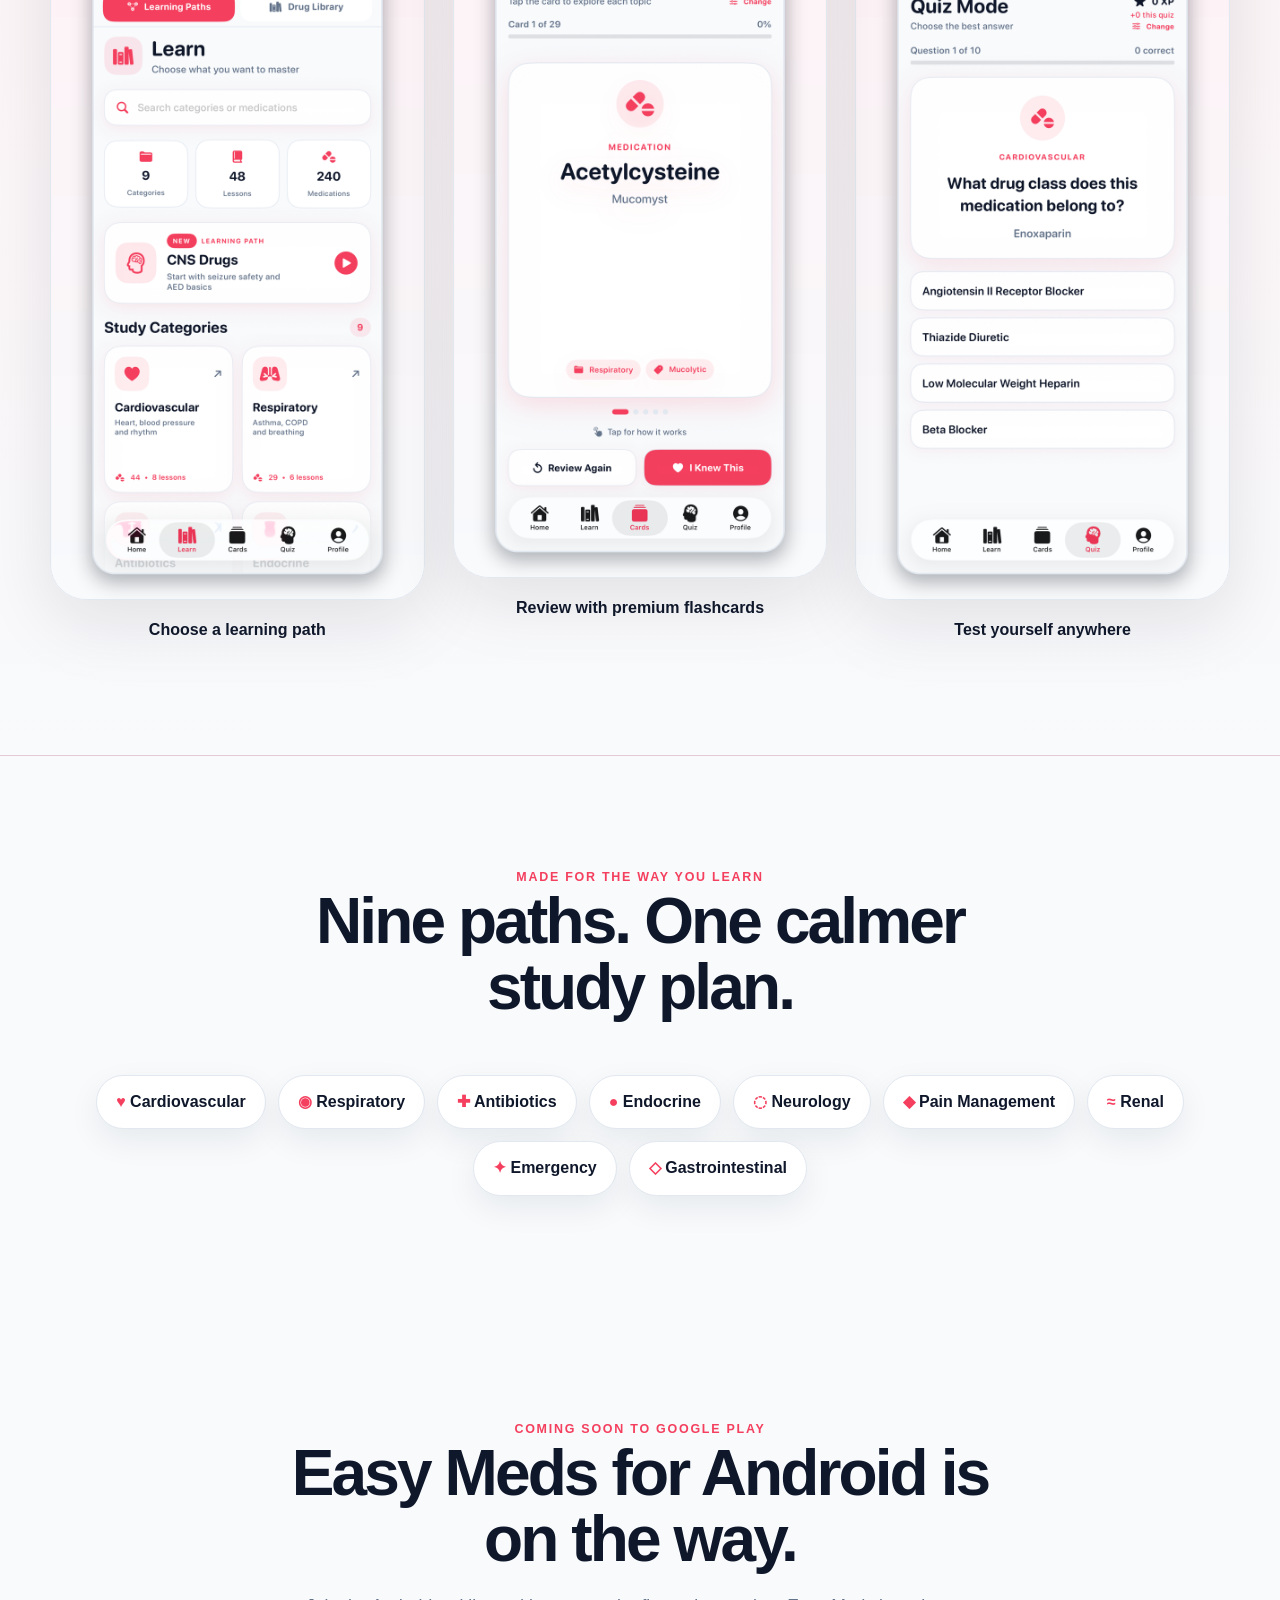
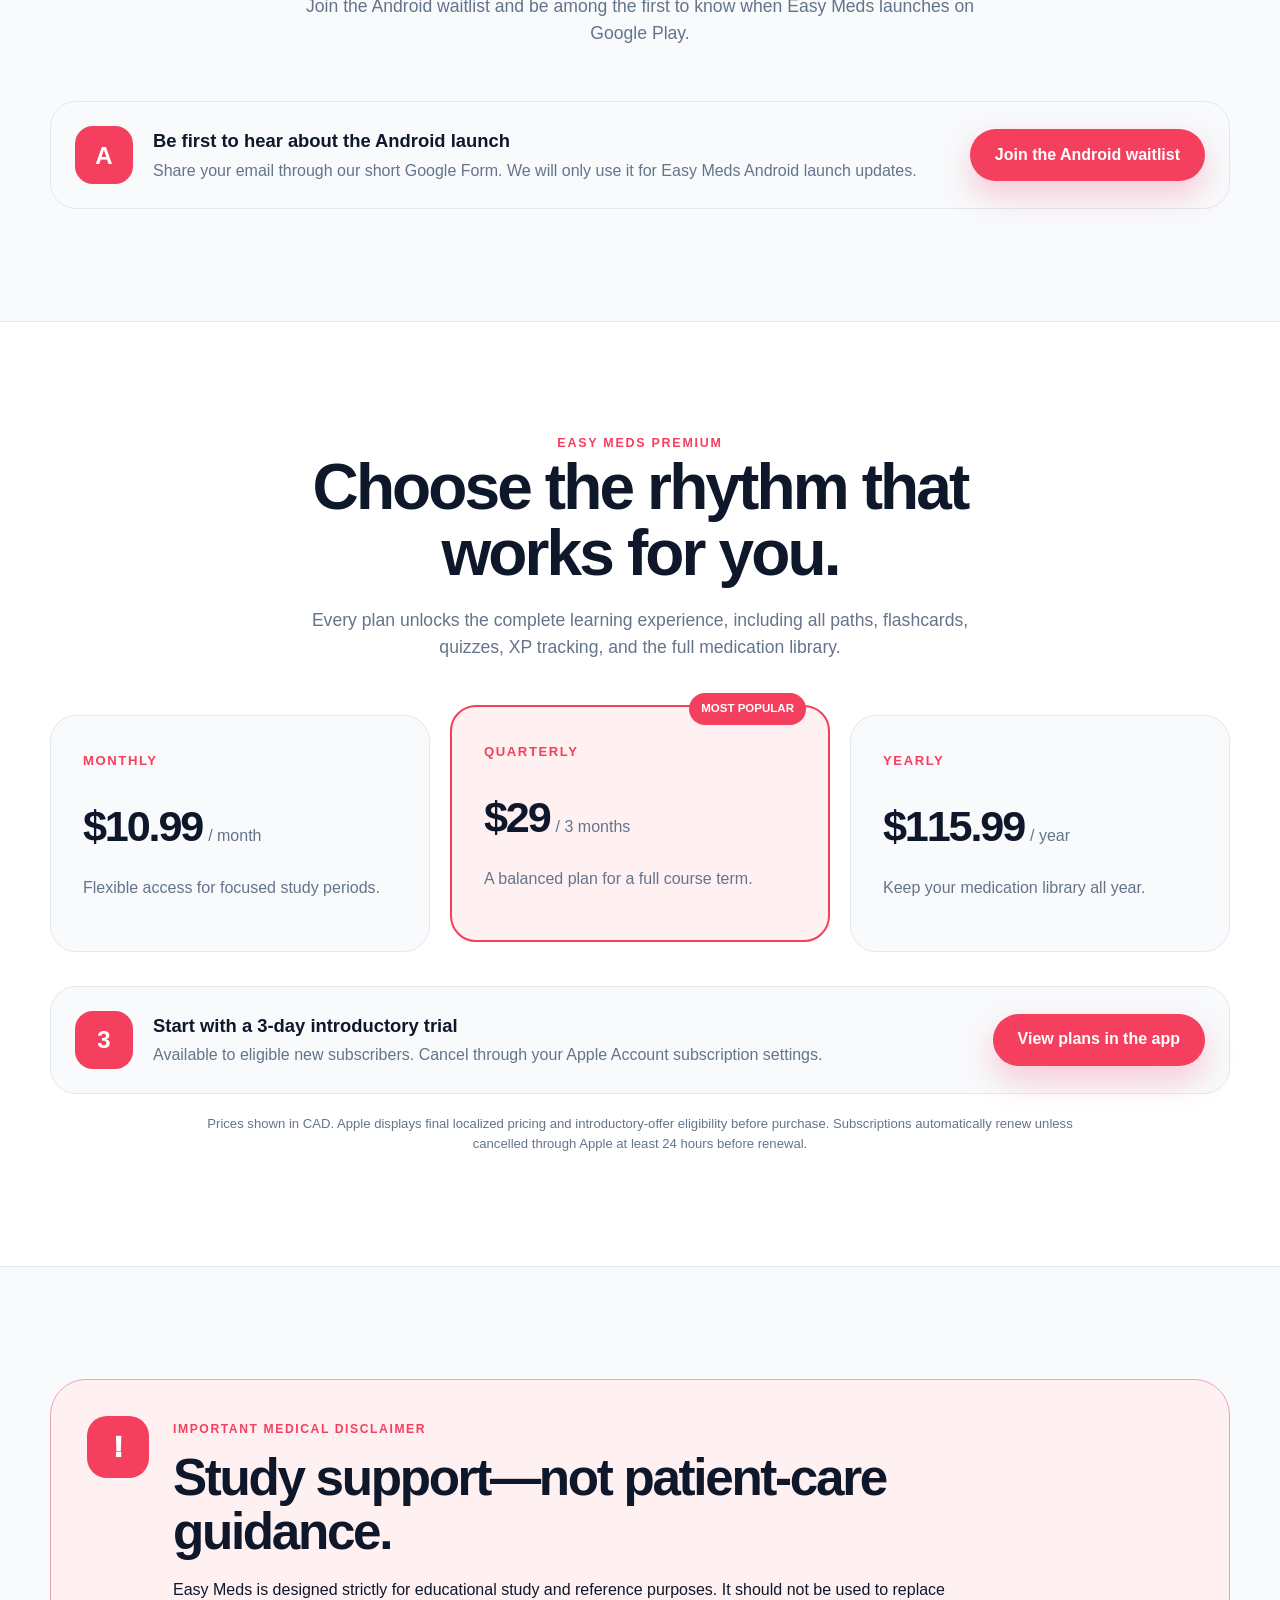
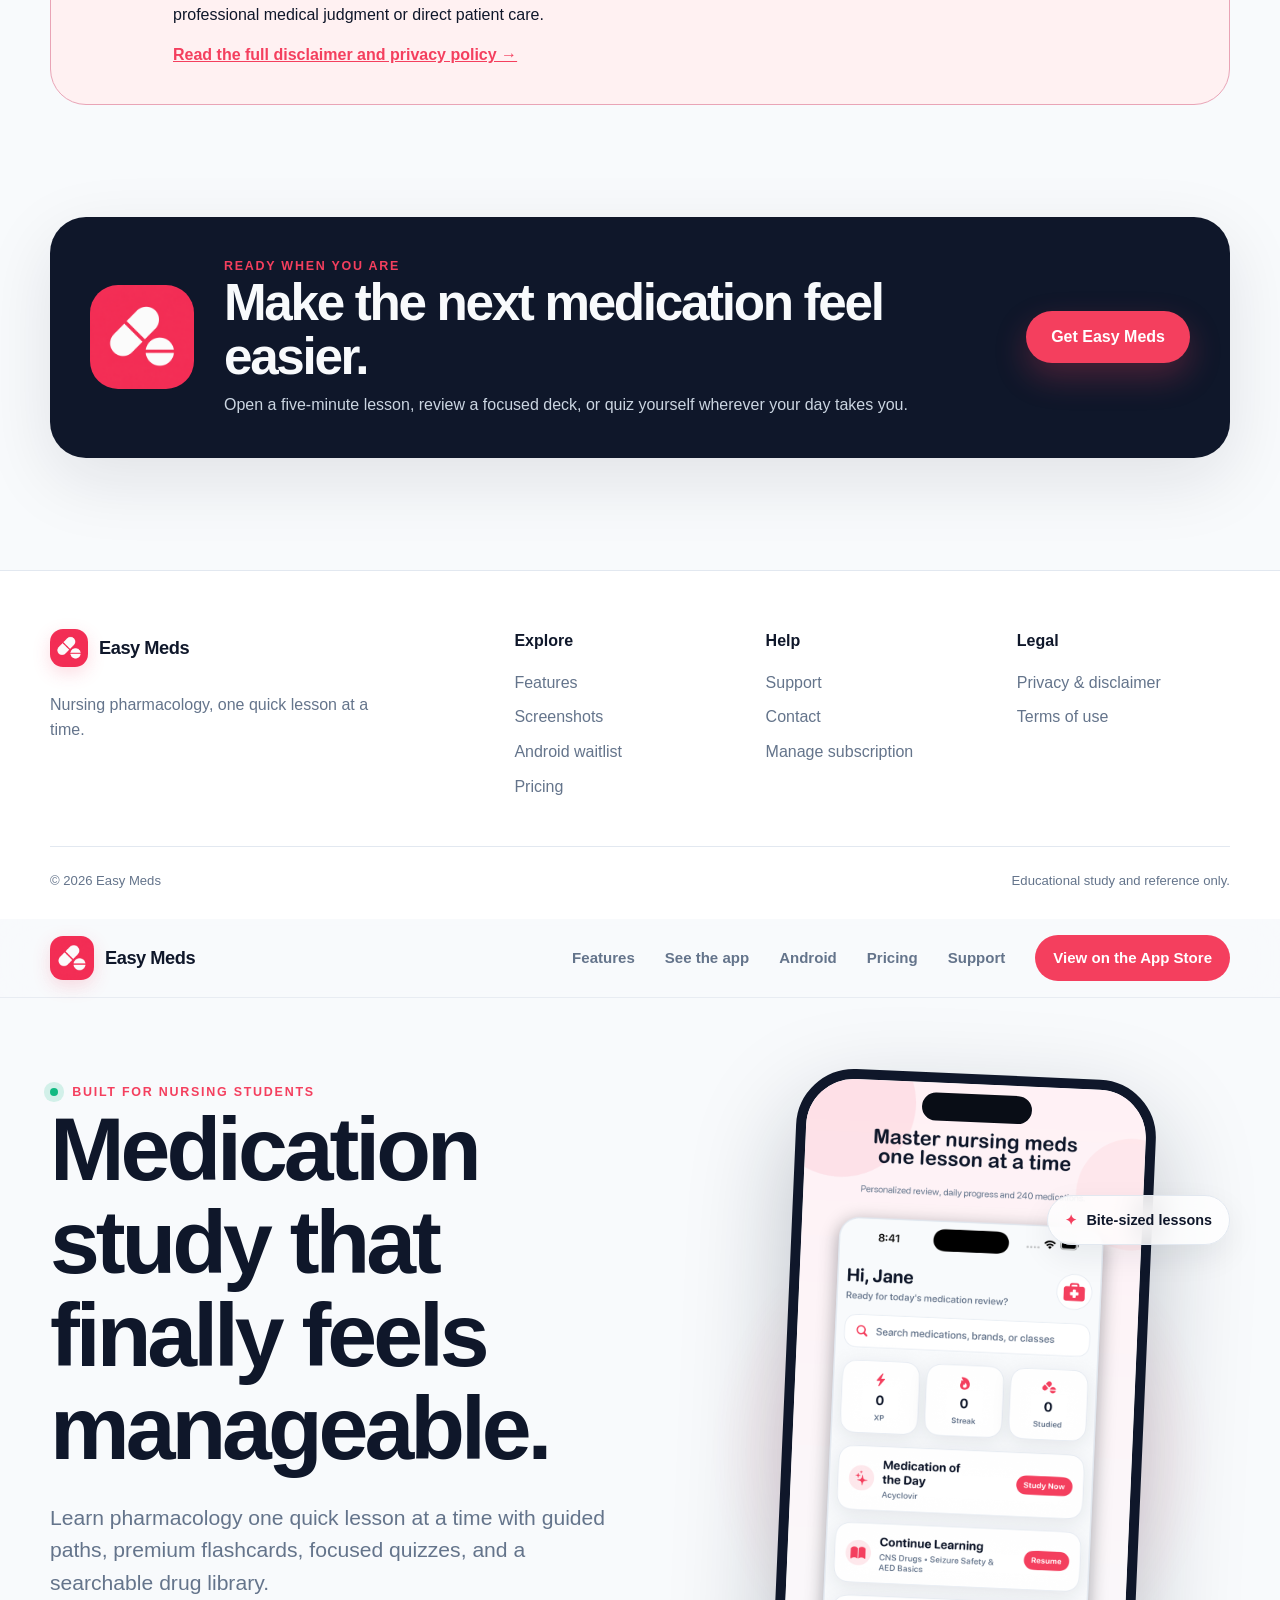
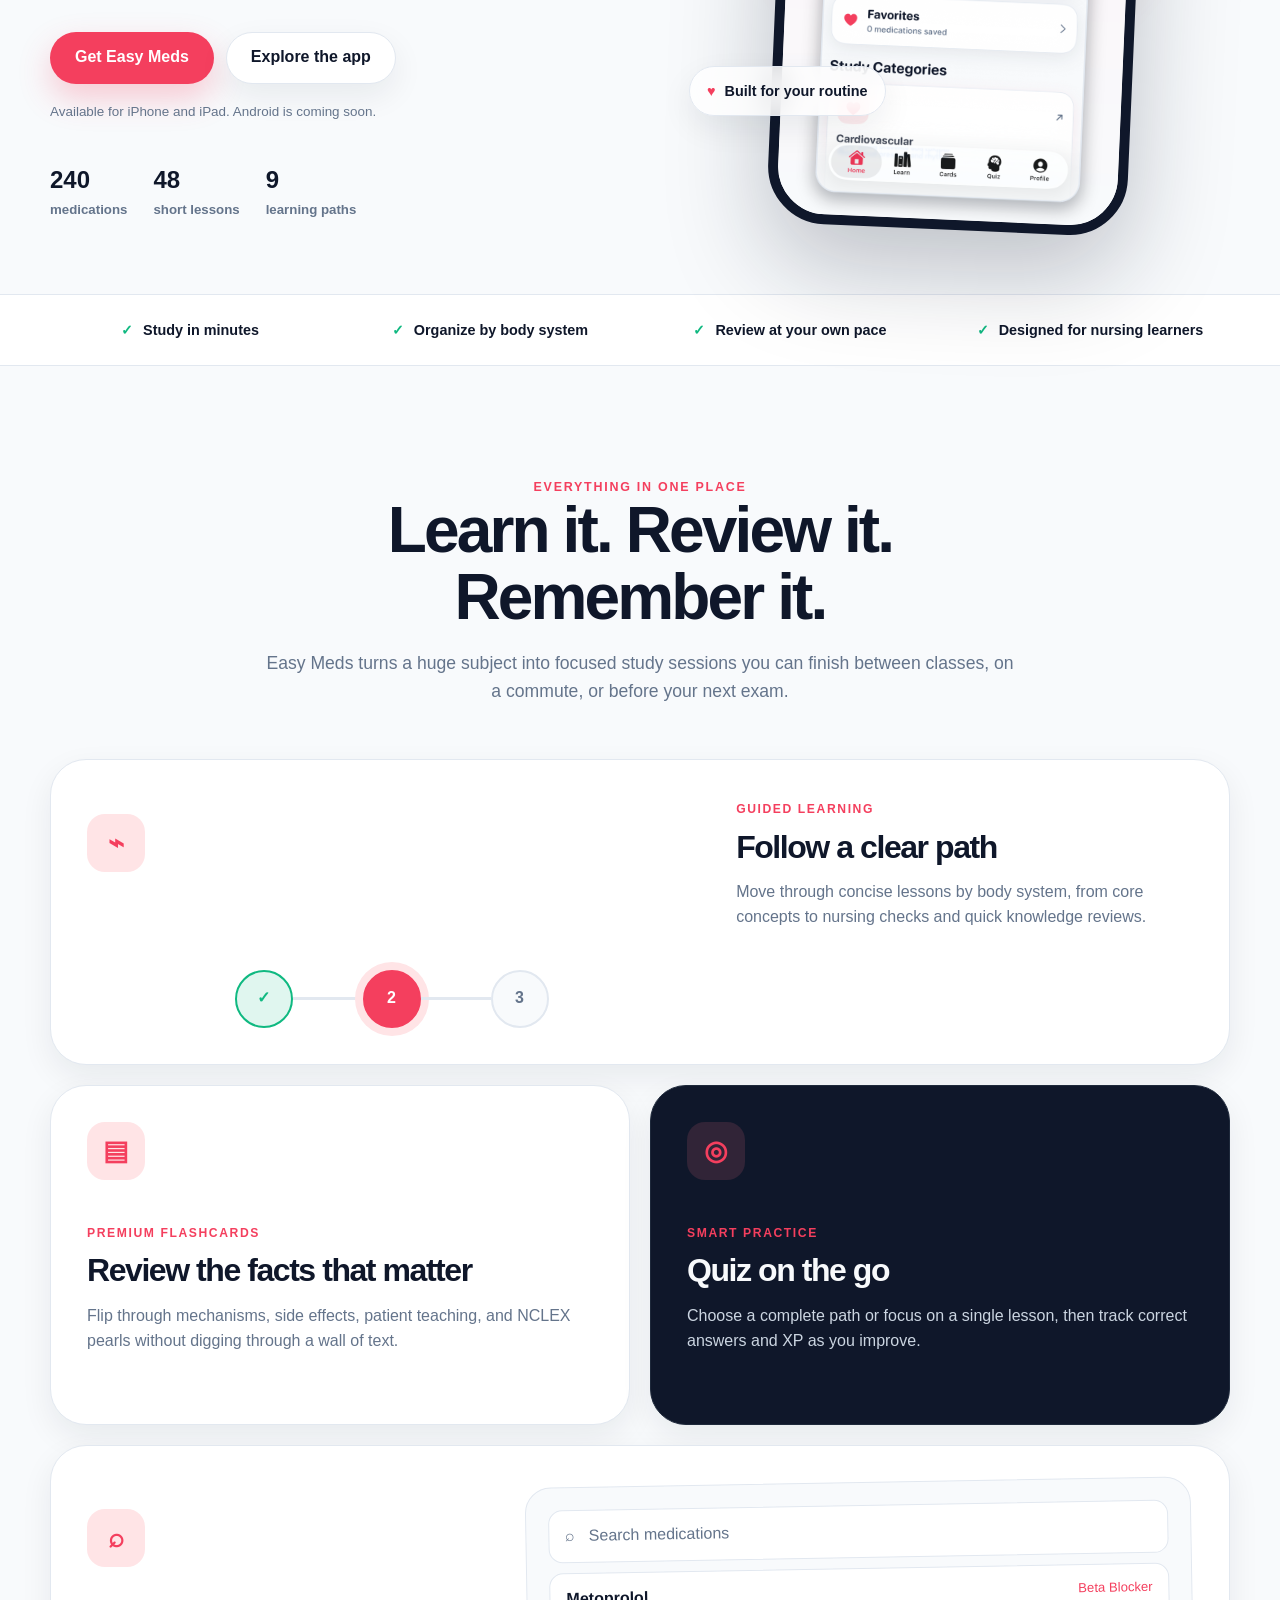
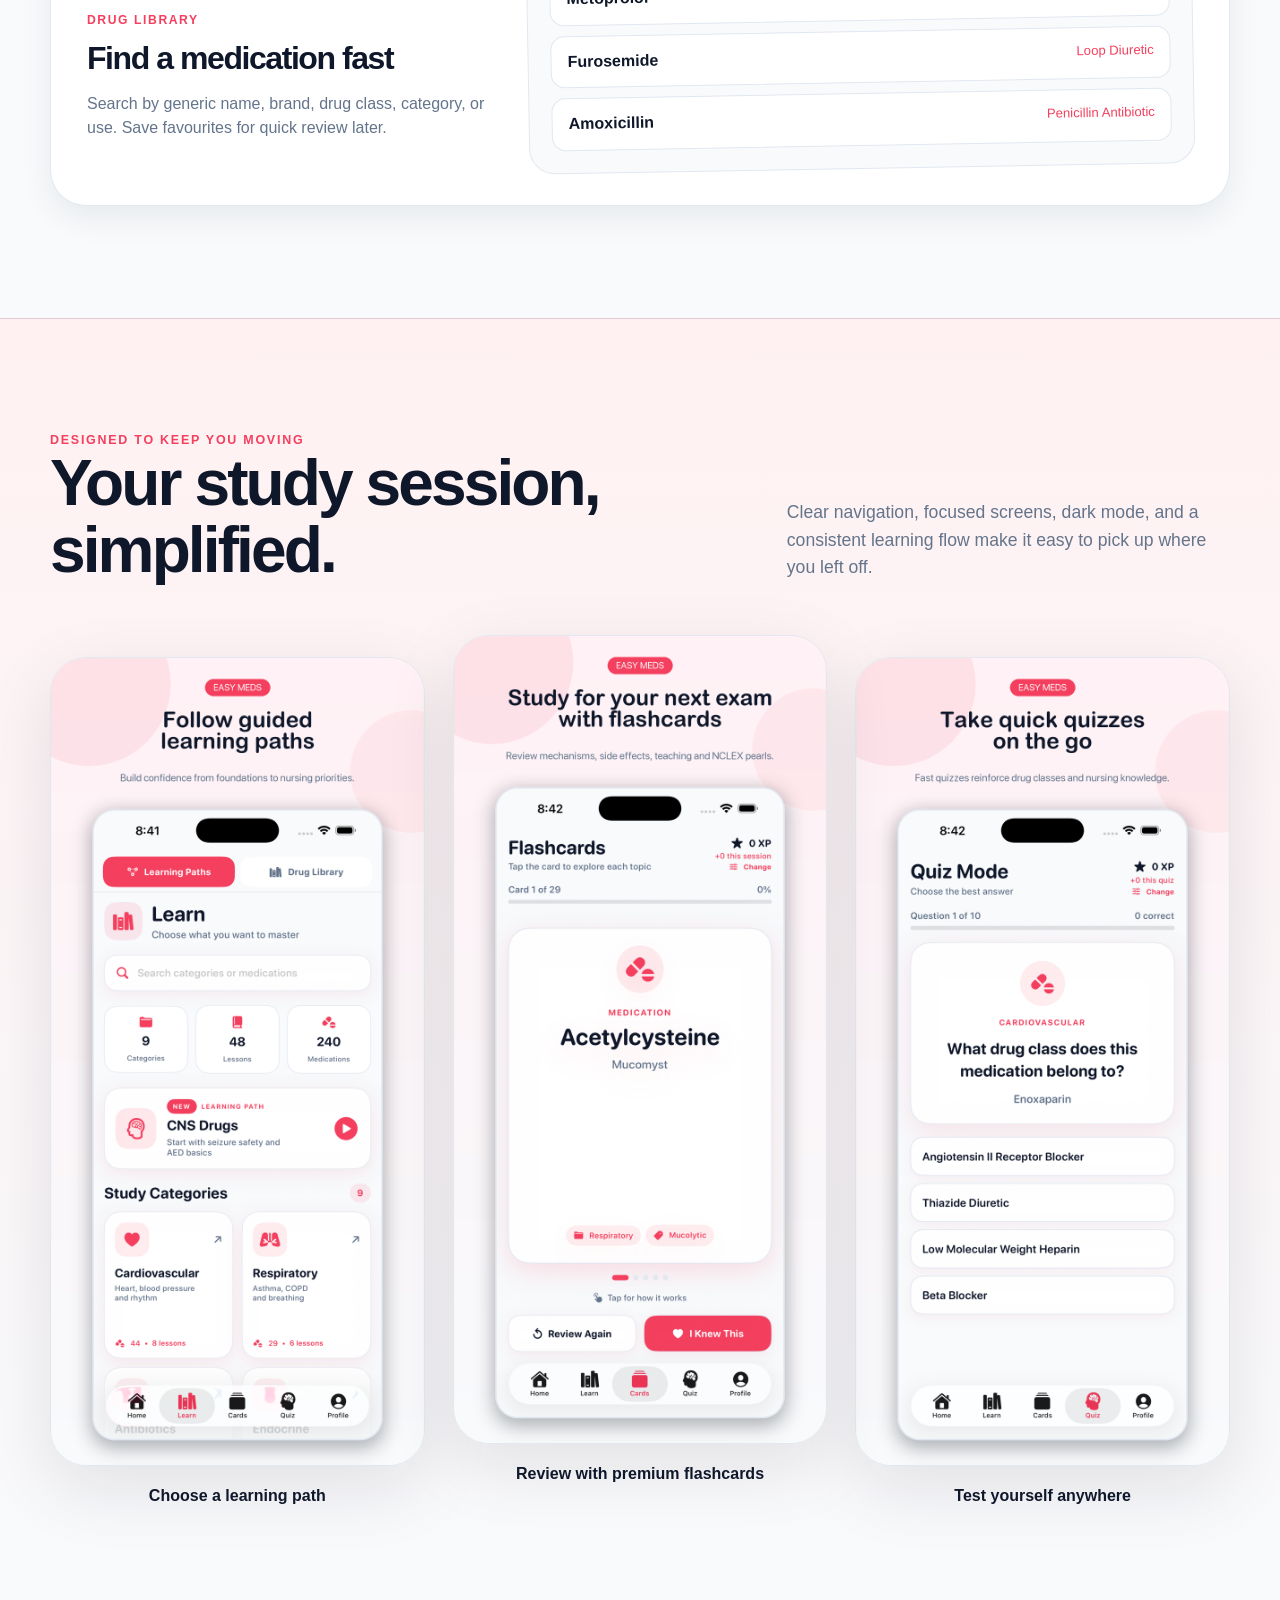
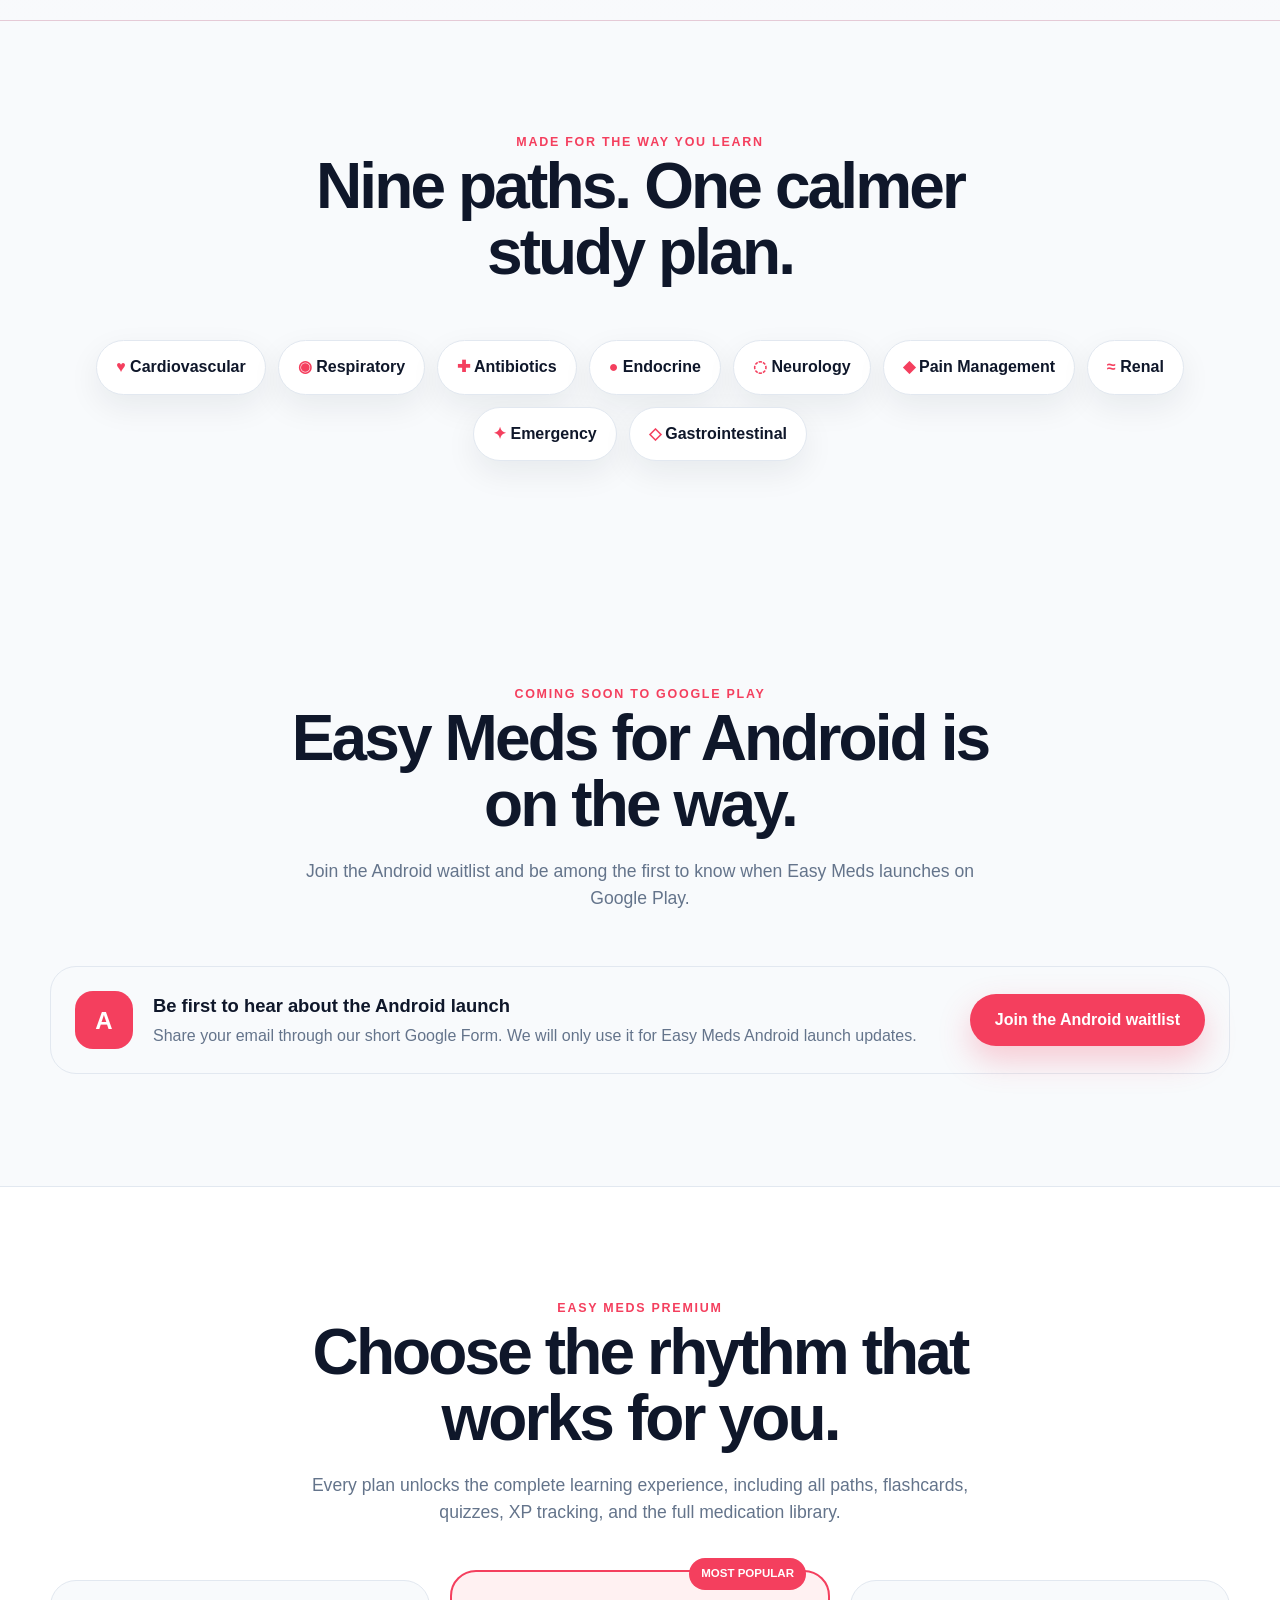
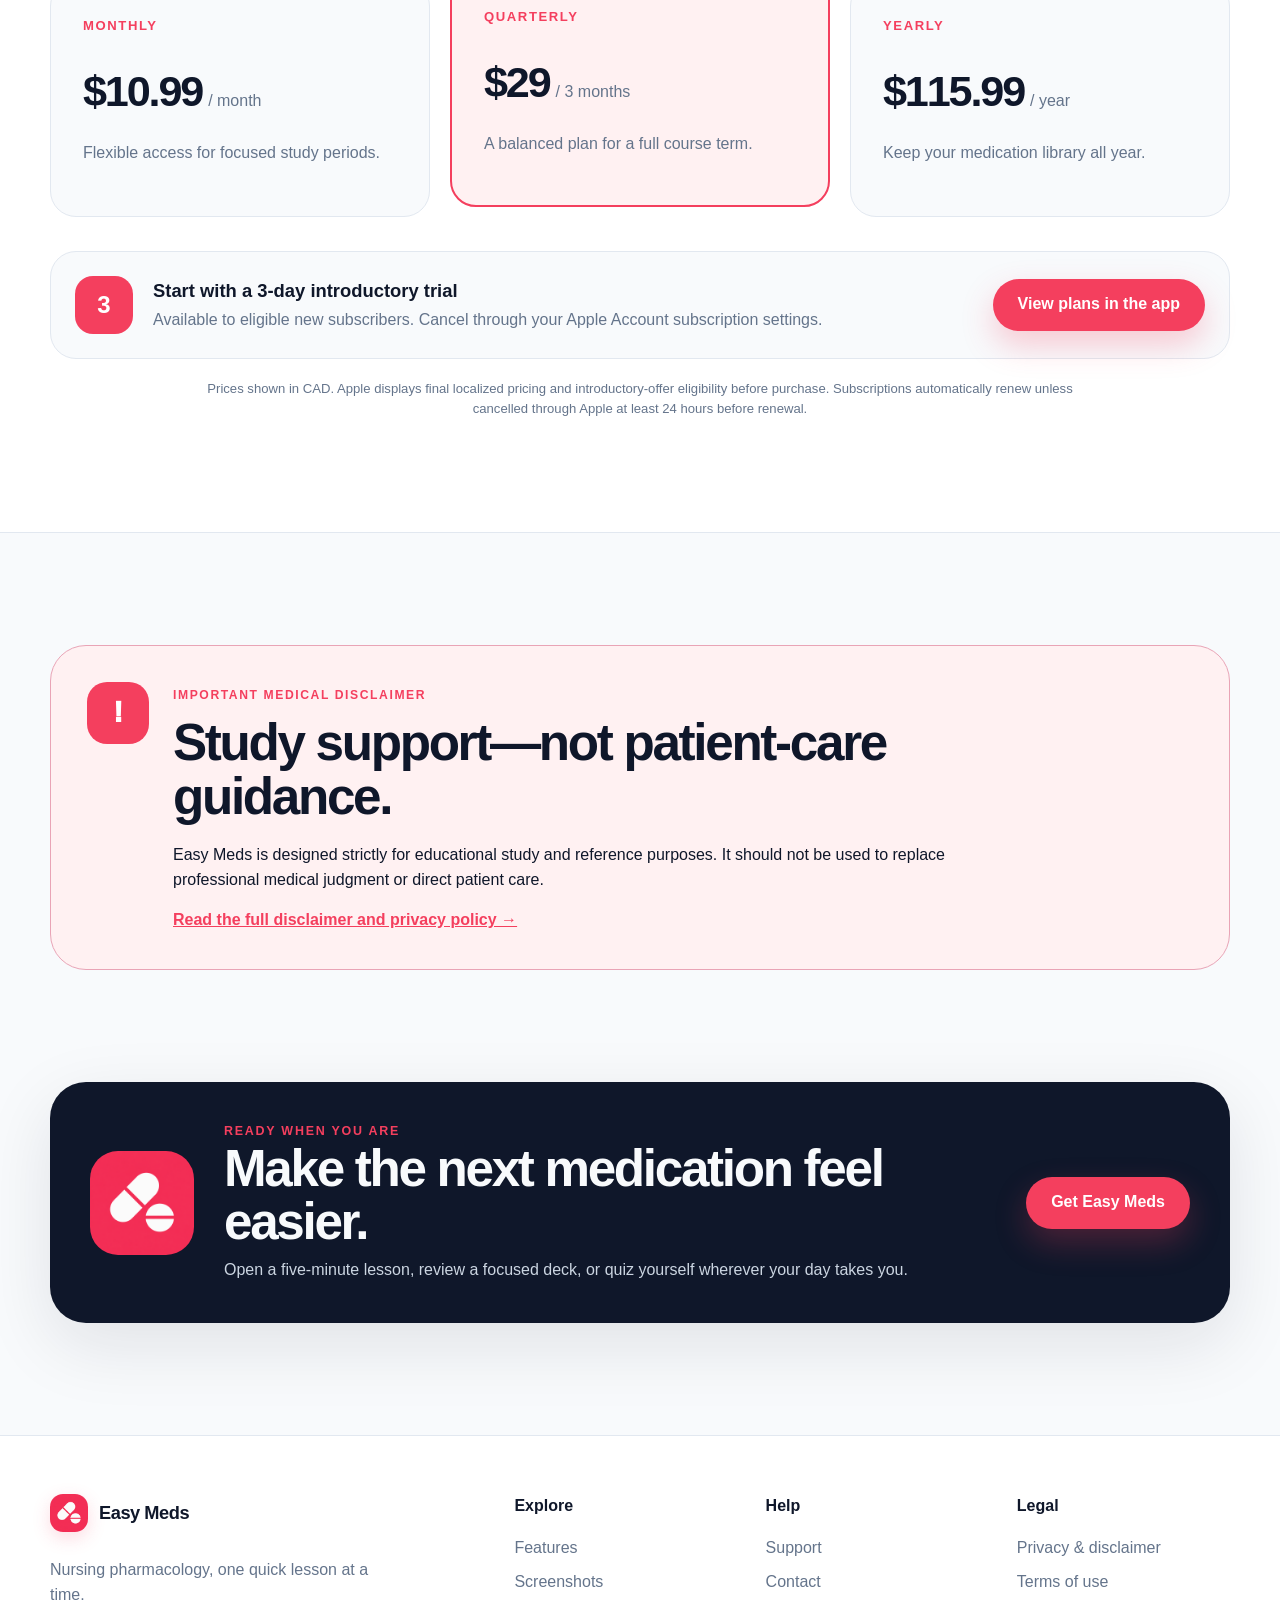
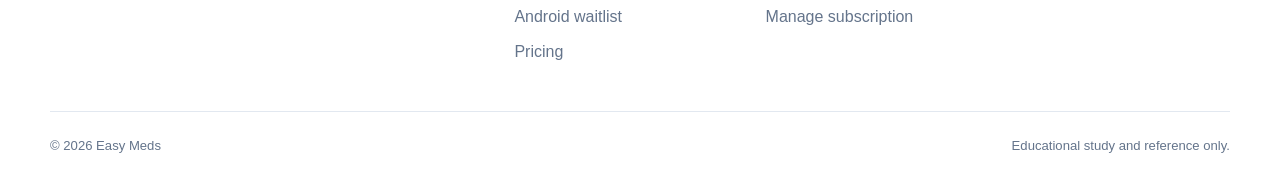
==== commit 85f048bc: "Update index.html" ====
--- a/index.html
+++ b/index.html
@@ -1 +1,7 @@
-<!doctype html> <html lang="en"> <head> <meta charset="utf-8"> <meta name="viewport" content="width=device-width, initial-scale=1"> <meta name="theme-color" content="#f8fafc"> <title>Easy Meds — Nursing Pharmacology, Made Easier</title> <meta name="description" content="Master nursing medications with bite-sized learning paths, focused flashcards, on-the-go quizzes, and a searchable medication library."> <meta property="og:type" content="website"> <meta property="og:title" content="Easy Meds — Nursing Pharmacology, Made Easier"> <meta property="og:description" content="Nursing pharmacology, one quick lesson at a time."> <meta property="og:image" content="https://soundsbytt-a11y.github.io/easy-meds-legal/og.png"> <meta name="twitter:card" content="summary_large_image"> <meta name="twitter:title" content="Easy Meds — Nursing Pharmacology, Made Easier"> <meta name="twitter:description" content="Nursing pharmacology, one quick lesson at a time."> <meta name="twitter:image" content="https://soundsbytt-a11y.github.io/easy-meds-legal/og.png"> <link rel="icon" href="app-icon.png"> <link rel="stylesheet" href="styles.css"> </head> <body> <header class="site-header"> <div class="nav-wrap"> <a class="brand" href="#top" aria-label="Easy Meds home"> <img src="app-icon.png" alt="" width="44" height="44"> <span>Easy Meds</span> </a> <button class="menu-button" type="button" aria-expanded="false" aria-controls="primary-nav">Menu</button> <nav id="primary-nav" class="primary-nav" aria-label="Primary navigation"> <a href="#features">Features</a> <a href="#screenshots">See the app</a> <a href="#android">Android</a> <a href="#pricing">Pricing</a> <a href="support.html">Support</a> <a class="nav-cta" href="https://apps.apple.com/app/id6791787785">View on the App Store</a> </nav> </div> </header> <main id="top"> <section class="hero section-shell"> <div class="hero-copy"> <div class="eyebrow"><span class="pulse-dot"></span> Built for nursing students</div> <h1>Medication study that finally feels manageable.</h1> <p class="hero-lead">Learn pharmacology one quick lesson at a time with guided paths, premium flashcards, focused quizzes, and a searchable drug library.</p> <div class="hero-actions"> <a class="button button-primary" href="https://apps.apple.com/app/id6791787785">Get Easy Meds</a> <a class="button button-secondary" href="#screenshots">Explore the app</a> </div> <p class="launch-note">Available for iPhone and iPad. Android is coming soon.</p> <div class="hero-metrics" aria-label="Easy Meds content"> <div><strong>240</strong><span>medications</span></div> <div><strong>48</strong><span>short lessons</span></div> <div><strong>9</strong><span>learning paths</span></div> </div> </div> <div class="hero-visual" aria-label="Easy Meds app preview"> <div class="hero-glow"></div> <div class="phone-frame"> <img src="home.png" alt="Easy Meds dashboard showing medication review, progress, and study categories"> </div> <div class="floating-note floating-note-top"><span>✦</span> Bite-sized lessons</div> <div class="floating-note floating-note-bottom"><span>♥</span> Built for your routine</div> </div> </section> <section class="trust-strip" aria-label="Easy Meds benefits"> <div class="section-shell trust-grid"> <p><span>✓</span> Study in minutes</p> <p><span>✓</span> Organize by body system</p> <p><span>✓</span> Review at your own pace</p> <p><span>✓</span> Designed for nursing learners</p> </div> </section> <section id="features" class="section-shell section-block"> <div class="section-heading centered"> <div class="eyebrow">Everything in one place</div> <h2>Learn it. Review it. Remember it.</h2> <p>Easy Meds turns a huge subject into focused study sessions you can finish between classes, on a commute, or before your next exam.</p> </div> <div class="feature-grid"> <article class="feature-card feature-card-wide"> <div class="feature-icon">⌁</div> <div> <span class="card-label">Guided learning</span> <h3>Follow a clear path</h3> <p>Move through concise lessons by body system, from core concepts to nursing checks and quick knowledge reviews.</p> </div> <div class="mini-path" aria-hidden="true"> <span class="path-step complete">✓</span><i></i><span class="path-step active">2</span><i></i><span class="path-step">3</span> </div> </article> <article class="feature-card"> <div class="feature-icon">▤</div> <span class="card-label">Premium flashcards</span> <h3>Review the facts that matter</h3> <p>Flip through mechanisms, side effects, patient teaching, and NCLEX pearls without digging through a wall of text.</p> </article> <article class="feature-card dark-card"> <div class="feature-icon">◎</div> <span class="card-label">Smart practice</span> <h3>Quiz on the go</h3> <p>Choose a complete path or focus on a single lesson, then track correct answers and XP as you improve.</p> </article> <article class="feature-card feature-card-wide library-card"> <div class="library-copy"> <div class="feature-icon">⌕</div> <span class="card-label">Drug library</span> <h3>Find a medication fast</h3> <p>Search by generic name, brand, drug class, category, or use. Save favourites for quick review later.</p> </div> <div class="search-demo" aria-hidden="true"> <div class="search-bar">⌕ &nbsp; Search medications</div> <div class="med-row"><b>Metoprolol</b><span>Beta Blocker</span></div> <div class="med-row"><b>Furosemide</b><span>Loop Diuretic</span></div> <div class="med-row"><b>Amoxicillin</b><span>Penicillin Antibiotic</span></div> </div> </article> </div> </section> <section id="screenshots" class="showcase-section"> <div class="section-shell section-block"> <div class="section-heading split-heading"> <div> <div class="eyebrow">Designed to keep you moving</div> <h2>Your study session, simplified.</h2> </div> <p>Clear navigation, focused screens, dark mode, and a consistent learning flow make it easy to pick up where you left off.</p> </div> <div class="screenshot-row"> <figure><img src="learn.png" alt="Easy Meds guided learning paths and medication categories"><figcaption>Choose a learning path</figcaption></figure> <figure class="featured-shot"><img src="flashcards.png" alt="Easy Meds interactive nursing medication flashcard"><figcaption>Review with premium flashcards</figcaption></figure> <figure><img src="quiz.png" alt="Easy Meds nursing pharmacology quiz"><figcaption>Test yourself anywhere</figcaption></figure> </div> </div> </section> <section class="section-shell section-block learning-section"> <div class="section-heading centered narrow-heading"> <div class="eyebrow">Made for the way you learn</div> <h2>Nine paths. One calmer study plan.</h2> </div> <div class="category-cloud" aria-label="Study categories"> <span>♥ Cardiovascular</span><span>◉ Respiratory</span><span>✚ Antibiotics</span><span>● Endocrine</span><span>◌ Neurology</span><span>◆ Pain Management</span><span>≈ Renal</span><span>✦ Emergency</span><span>◇ Gastrointestinal</span> </div> </section> <section id="android" class="section-shell section-block"><div class="section-heading centered narrow-heading"><div class="eyebrow">Coming soon to Google Play</div><h2>Easy Meds for Android is on the way.</h2><p>Join the Android waitlist and be among the first to know when Easy Meds launches on Google Play.</p></div><div class="trial-callout"><div><span class="trial-icon">A</span></div><div><strong>Be first to hear about the Android launch</strong><p>Share your email through our short Google Form. We will only use it for Easy Meds Android launch updates.</p></div><a class="button button-primary" href="https://docs.google.com/forms/d/e/1FAIpQLSeAZxdOsYg95ryfv2cm-GZUpxAg2quRbtIMCAFoJftFC5rWTA/viewform" target="_blank" rel="noopener noreferrer">Join the Android waitlist</a></div></section> <section id="pricing" class="pricing-section"> <div class="section-shell section-block"> <div class="section-heading centered narrow-heading"> <div class="eyebrow">Easy Meds Premium</div> <h2>Choose the rhythm that works for you.</h2> <p>Every plan unlocks the complete learning experience, including all paths, flashcards, quizzes, XP tracking, and the full medication library.</p> </div> <div class="pricing-grid"> <article class="price-card"> <span class="plan-name">Monthly</span> <div class="price"><strong>$10.99</strong><span>/ month</span></div> <p>Flexible access for focused study periods.</p> </article> <article class="price-card featured-price"> <span class="popular-badge">Most popular</span> <span class="plan-name">Quarterly</span> <div class="price"><strong>$29</strong><span>/ 3 months</span></div> <p>A balanced plan for a full course term.</p> </article> <article class="price-card"> <span class="plan-name">Yearly</span> <div class="price"><strong>$115.99</strong><span>/ year</span></div> <p>Keep your medication library all year.</p> </article> </div> <div class="trial-callout"> <div><span class="trial-icon">3</span></div> <div><strong>Start with a 3-day introductory trial</strong><p>Available to eligible new subscribers. Cancel through your Apple Account subscription settings.</p></div> <a class="button button-primary" href="https://apps.apple.com/app/id6791787785">View plans in the app</a> </div> <p class="pricing-note">Prices shown in CAD. Apple displays final localized pricing and introductory-offer eligibility before purchase. Subscriptions automatically renew unless cancelled through Apple at least 24 hours before renewal.</p> </div> </section> <section class="section-shell section-block disclaimer-section"> <div class="disclaimer-card"> <div class="disclaimer-icon">!</div> <div> <span class="card-label">Important medical disclaimer</span> <h2>Study support—not patient-care guidance.</h2> <p>Easy Meds is designed strictly for educational study and reference purposes. It should not be used to replace professional medical judgment or direct patient care.</p> <a href="privacy.html">Read the full disclaimer and privacy policy →</a> </div> </div> </section> <section class="final-cta section-shell"> <img src="app-icon.png" alt="Easy Meds app icon" width="104" height="104"> <div><div class="eyebrow">Ready when you are</div><h2>Make the next medication feel easier.</h2><p>Open a five-minute lesson, review a focused deck, or quiz yourself wherever your day takes you.</p></div> <a class="button button-primary" href="https://apps.apple.com/app/id6791787785">Get Easy Meds</a> </section> </main> <footer class="site-footer"> <div class="section-shell footer-grid"> <div> <a class="brand" href="#top"><img src="app-icon.png" alt="" width="38" height="38"><span>Easy Meds</span></a> <p>Nursing pharmacology, one quick lesson at a time.</p> </div> <div><strong>Explore</strong><a href="#features">Features</a><a href="#screenshots">Screenshots</a><a href="#android">Android waitlist</a><a href="#pricing">Pricing</a></div> <div><strong>Help</strong><a href="support.html">Support</a><a href="mailto:easymedsadmin@gmail.com">Contact</a><a href="https://apps.apple.com/account/subscriptions">Manage subscription</a></div> <div><strong>Legal</strong><a href="privacy.html">Privacy & disclaimer</a><a href="terms.html">Terms of use</a></div> </div> <div class="section-shell footer-bottom"><span>© 2026 Easy Meds</span><span>Educational study and reference only.</span></div> </footer> <script> const menuButton = document.querySelector('.menu-button'); const nav = document.querySelector('.primary-nav'); menuButton?.addEventListener('click', () => { const open = menuButton.getAttribute('aria-expanded') === 'true'; menuButton.setAttribute('aria-expanded', String(!open)); nav.classList.toggle('open', !open); }); nav?.querySelectorAll('a').forEach(link => link.addEventListener('click', () => { menuButton?.setAttribute('aria-expanded', 'false'); nav.classList.remove('open'); })); </script> </body> </html>
+<!doctype html> <html lang="en"> <head> <meta charset="utf-8"> <meta name="viewport" content="width=device-width, initial-scale=1"> <meta name="theme-color" content="#f8fafc"> <title>Easy Meds — Nursing Pharmacology, Made Easier</title> <meta name="description" content="Master nursing medications with bite-sized learning paths, focused flashcards, on-the-go quizzes, and a searchable medication library."> <meta property="og:type" content="website"> <meta property="og:title" content="Easy Meds — Nursing Pharmacology, Made Easier"> <meta property="og:description" content="Nursing pharmacology, one quick lesson at a time."> <meta property="og:image" content="https://soundsbytt-a11y.github.io/easy-meds-legal/og.png"> <meta name="twitter:card" content="summary_large_image"> <meta name="twitter:title" content="Easy Meds — Nursing Pharmacology, Made Easier"> <meta name="twitter:description" content="Nursing pharmacology, one quick lesson at a time."> <meta name="twitter:image" content="https://soundsbytt-a11y.github.io/easy-meds-legal/og.png"> <link rel="icon" href="app-icon.png"> <link rel="stylesheet" href="styles.css"> <style>
+.android-announcement{background:#ff3d63;color:#fff;font-weight:700}
+.android-announcement-inner{min-height:54px;display:flex;align-items:center;justify-content:center;gap:12px;text-align:center}
+.android-announcement strong{font-size:1.05rem;font-weight:900}
+.android-announcement a{color:#fff;font-weight:900;text-decoration:underline;text-underline-offset:3px;white-space:nowrap}
+@media(max-width:700px){.android-announcement-inner{padding:10px 20px;flex-wrap:wrap;gap:5px 10px}}
+</style></head> <body><div class="android-announcement"><div class="section-shell android-announcement-inner"><strong>Android is coming soon.</strong><span>Be first to know when Easy Meds launches on Google Play.</span><a href="https://docs.google.com/forms/d/e/1FAIpQLSeAZxdOsYg95ryfv2cm-GZUpxAg2quRbtIMCAFoJftFC5rWTA/viewform" target="_blank" rel="noopener noreferrer">Join the Android waitlist →</a></div></div> <header class="site-header"> <div class="nav-wrap"> <a class="brand" href="#top" aria-label="Easy Meds home"> <img src="app-icon.png" alt="" width="44" height="44"> <span>Easy Meds</span> </a> <button class="menu-button" type="button" aria-expanded="false" aria-controls="primary-nav">Menu</button> <nav id="primary-nav" class="primary-nav" aria-label="Primary navigation"> <a href="#features">Features</a> <a href="#screenshots">See the app</a> <a href="#android">Android</a> <a href="#pricing">Pricing</a> <a href="support.html">Support</a> <a class="nav-cta" href="https://apps.apple.com/app/id6791787785">View on the App Store</a> </nav> </div> </header> <main id="top"> <section class="hero section-shell"> <div class="hero-copy"> <div class="eyebrow"><span class="pulse-dot"></span> Built for nursing students</div> <h1>Medication study that finally feels manageable.</h1> <p class="hero-lead">Learn pharmacology one quick lesson at a time with guided paths, premium flashcards, focused quizzes, and a searchable drug library.</p> <div class="hero-actions"> <a class="button button-primary" href="https://apps.apple.com/app/id6791787785">Get Easy Meds</a> <a class="button button-secondary" href="#screenshots">Explore the app</a> </div> <p class="launch-note">Available now for iPhone and iPad.</p> <div class="hero-metrics" aria-label="Easy Meds content"> <div><strong>240</strong><span>medications</span></div> <div><strong>48</strong><span>short lessons</span></div> <div><strong>9</strong><span>learning paths</span></div> </div> </div> <div class="hero-visual" aria-label="Easy Meds app preview"> <div class="hero-glow"></div> <div class="phone-frame"> <img src="home.png" alt="Easy Meds dashboard showing medication review, progress, and study categories"> </div> <div class="floating-note floating-note-top"><span>✦</span> Bite-sized lessons</div> <div class="floating-note floating-note-bottom"><span>♥</span> Built for your routine</div> </div> </section> <section class="trust-strip" aria-label="Easy Meds benefits"> <div class="section-shell trust-grid"> <p><span>✓</span> Study in minutes</p> <p><span>✓</span> Organize by body system</p> <p><span>✓</span> Review at your own pace</p> <p><span>✓</span> Designed for nursing learners</p> </div> </section> <section id="features" class="section-shell section-block"> <div class="section-heading centered"> <div class="eyebrow">Everything in one place</div> <h2>Learn it. Review it. Remember it.</h2> <p>Easy Meds turns a huge subject into focused study sessions you can finish between classes, on a commute, or before your next exam.</p> </div> <div class="feature-grid"> <article class="feature-card feature-card-wide"> <div class="feature-icon">⌁</div> <div> <span class="card-label">Guided learning</span> <h3>Follow a clear path</h3> <p>Move through concise lessons by body system, from core concepts to nursing checks and quick knowledge reviews.</p> </div> <div class="mini-path" aria-hidden="true"> <span class="path-step complete">✓</span><i></i><span class="path-step active">2</span><i></i><span class="path-step">3</span> </div> </article> <article class="feature-card"> <div class="feature-icon">▤</div> <span class="card-label">Premium flashcards</span> <h3>Review the facts that matter</h3> <p>Flip through mechanisms, side effects, patient teaching, and NCLEX pearls without digging through a wall of text.</p> </article> <article class="feature-card dark-card"> <div class="feature-icon">◎</div> <span class="card-label">Smart practice</span> <h3>Quiz on the go</h3> <p>Choose a complete path or focus on a single lesson, then track correct answers and XP as you improve.</p> </article> <article class="feature-card feature-card-wide library-card"> <div class="library-copy"> <div class="feature-icon">⌕</div> <span class="card-label">Drug library</span> <h3>Find a medication fast</h3> <p>Search by generic name, brand, drug class, category, or use. Save favourites for quick review later.</p> </div> <div class="search-demo" aria-hidden="true"> <div class="search-bar">⌕ &nbsp; Search medications</div> <div class="med-row"><b>Metoprolol</b><span>Beta Blocker</span></div> <div class="med-row"><b>Furosemide</b><span>Loop Diuretic</span></div> <div class="med-row"><b>Amoxicillin</b><span>Penicillin Antibiotic</span></div> </div> </article> </div> </section> <section id="screenshots" class="showcase-section"> <div class="section-shell section-block"> <div class="section-heading split-heading"> <div> <div class="eyebrow">Designed to keep you moving</div> <h2>Your study session, simplified.</h2> </div> <p>Clear navigation, focused screens, dark mode, and a consistent learning flow make it easy to pick up where you left off.</p> </div> <div class="screenshot-row"> <figure><img src="learn.png" alt="Easy Meds guided learning paths and medication categories"><figcaption>Choose a learning path</figcaption></figure> <figure class="featured-shot"><img src="flashcards.png" alt="Easy Meds interactive nursing medication flashcard"><figcaption>Review with premium flashcards</figcaption></figure> <figure><img src="quiz.png" alt="Easy Meds nursing pharmacology quiz"><figcaption>Test yourself anywhere</figcaption></figure> </div> </div> </section> <section class="section-shell section-block learning-section"> <div class="section-heading centered narrow-heading"> <div class="eyebrow">Made for the way you learn</div> <h2>Nine paths. One calmer study plan.</h2> </div> <div class="category-cloud" aria-label="Study categories"> <span>♥ Cardiovascular</span><span>◉ Respiratory</span><span>✚ Antibiotics</span><span>● Endocrine</span><span>◌ Neurology</span><span>◆ Pain Management</span><span>≈ Renal</span><span>✦ Emergency</span><span>◇ Gastrointestinal</span> </div> </section> <section id="android" class="section-shell section-block"><div class="section-heading centered narrow-heading"><div class="eyebrow">Coming soon to Google Play</div><h2>Easy Meds for Android is on the way.</h2><p>Join the Android waitlist and be among the first to know when Easy Meds launches on Google Play.</p></div><div class="trial-callout"><div><span class="trial-icon">A</span></div><div><strong>Be first to hear about the Android launch</strong><p>Share your email through our short Google Form. We will only use it for Easy Meds Android launch updates.</p></div><a class="button button-primary" href="https://docs.google.com/forms/d/e/1FAIpQLSeAZxdOsYg95ryfv2cm-GZUpxAg2quRbtIMCAFoJftFC5rWTA/viewform" target="_blank" rel="noopener noreferrer">Join the Android waitlist</a></div></section> <section id="pricing" class="pricing-section"> <div class="section-shell section-block"> <div class="section-heading centered narrow-heading"> <div class="eyebrow">Easy Meds Premium</div> <h2>Choose the rhythm that works for you.</h2> <p>Every plan unlocks the complete learning experience, including all paths, flashcards, quizzes, XP tracking, and the full medication library.</p> </div> <div class="pricing-grid"> <article class="price-card"> <span class="plan-name">Monthly</span> <div class="price"><strong>$10.99</strong><span>/ month</span></div> <p>Flexible access for focused study periods.</p> </article> <article class="price-card featured-price"> <span class="popular-badge">Most popular</span> <span class="plan-name">Quarterly</span> <div class="price"><strong>$29</strong><span>/ 3 months</span></div> <p>A balanced plan for a full course term.</p> </article> <article class="price-card"> <span class="plan-name">Yearly</span> <div class="price"><strong>$115.99</strong><span>/ year</span></div> <p>Keep your medication library all year.</p> </article> </div> <div class="trial-callout"> <div><span class="trial-icon">3</span></div> <div><strong>Start with a 3-day introductory trial</strong><p>Available to eligible new subscribers. Cancel through your Apple Account subscription settings.</p></div> <a class="button button-primary" href="https://apps.apple.com/app/id6791787785">View plans in the app</a> </div> <p class="pricing-note">Prices shown in CAD. Apple displays final localized pricing and introductory-offer eligibility before purchase. Subscriptions automatically renew unless cancelled through Apple at least 24 hours before renewal.</p> </div> </section> <section class="section-shell section-block disclaimer-section"> <div class="disclaimer-card"> <div class="disclaimer-icon">!</div> <div> <span class="card-label">Important medical disclaimer</span> <h2>Study support—not patient-care guidance.</h2> <p>Easy Meds is designed strictly for educational study and reference purposes. It should not be used to replace professional medical judgment or direct patient care.</p> <a href="privacy.html">Read the full disclaimer and privacy policy →</a> </div> </div> </section> <section class="final-cta section-shell"> <img src="app-icon.png" alt="Easy Meds app icon" width="104" height="104"> <div><div class="eyebrow">Ready when you are</div><h2>Make the next medication feel easier.</h2><p>Open a five-minute lesson, review a focused deck, or quiz yourself wherever your day takes you.</p></div> <a class="button button-primary" href="https://apps.apple.com/app/id6791787785">Get Easy Meds</a> </section> </main> <footer class="site-footer"> <div class="section-shell footer-grid"> <div> <a class="brand" href="#top"><img src="app-icon.png" alt="" width="38" height="38"><span>Easy Meds</span></a> <p>Nursing pharmacology, one quick lesson at a time.</p> </div> <div><strong>Explore</strong><a href="#features">Features</a><a href="#screenshots">Screenshots</a><a href="#android">Android waitlist</a><a href="#pricing">Pricing</a></div> <div><strong>Help</strong><a href="support.html">Support</a><a href="mailto:easymedsadmin@gmail.com">Contact</a><a href="https://apps.apple.com/account/subscriptions">Manage subscription</a></div> <div><strong>Legal</strong><a href="privacy.html">Privacy & disclaimer</a><a href="terms.html">Terms of use</a></div> </div> <div class="section-shell footer-bottom"><span>© 2026 Easy Meds</span><span>Educational study and reference only.</span></div> </footer> <script> const menuButton = document.querySelector('.menu-button'); const nav = document.querySelector('.primary-nav'); menuButton?.addEventListener('click', () => { const open = menuButton.getAttribute('aria-expanded') === 'true'; menuButton.setAttribute('aria-expanded', String(!open)); nav.classList.toggle('open', !open); }); nav?.querySelectorAll('a').forEach(link => link.addEventListener('click', () => { menuButton?.setAttribute('aria-expanded', 'false'); nav.classList.remove('open'); })); </script> </body> </html><!doctype html> <html lang="en"> <head> <meta charset="utf-8"> <meta name="viewport" content="width=device-width, initial-scale=1"> <meta name="theme-color" content="#f8fafc"> <title>Easy Meds — Nursing Pharmacology, Made Easier</title> <meta name="description" content="Master nursing medications with bite-sized learning paths, focused flashcards, on-the-go quizzes, and a searchable medication library."> <meta property="og:type" content="website"> <meta property="og:title" content="Easy Meds — Nursing Pharmacology, Made Easier"> <meta property="og:description" content="Nursing pharmacology, one quick lesson at a time."> <meta property="og:image" content="https://soundsbytt-a11y.github.io/easy-meds-legal/og.png"> <meta name="twitter:card" content="summary_large_image"> <meta name="twitter:title" content="Easy Meds — Nursing Pharmacology, Made Easier"> <meta name="twitter:description" content="Nursing pharmacology, one quick lesson at a time."> <meta name="twitter:image" content="https://soundsbytt-a11y.github.io/easy-meds-legal/og.png"> <link rel="icon" href="app-icon.png"> <link rel="stylesheet" href="styles.css"> </head> <body> <header class="site-header"> <div class="nav-wrap"> <a class="brand" href="#top" aria-label="Easy Meds home"> <img src="app-icon.png" alt="" width="44" height="44"> <span>Easy Meds</span> </a> <button class="menu-button" type="button" aria-expanded="false" aria-controls="primary-nav">Menu</button> <nav id="primary-nav" class="primary-nav" aria-label="Primary navigation"> <a href="#features">Features</a> <a href="#screenshots">See the app</a> <a href="#android">Android</a> <a href="#pricing">Pricing</a> <a href="support.html">Support</a> <a class="nav-cta" href="https://apps.apple.com/app/id6791787785">View on the App Store</a> </nav> </div> </header> <main id="top"> <section class="hero section-shell"> <div class="hero-copy"> <div class="eyebrow"><span class="pulse-dot"></span> Built for nursing students</div> <h1>Medication study that finally feels manageable.</h1> <p class="hero-lead">Learn pharmacology one quick lesson at a time with guided paths, premium flashcards, focused quizzes, and a searchable drug library.</p> <div class="hero-actions"> <a class="button button-primary" href="https://apps.apple.com/app/id6791787785">Get Easy Meds</a> <a class="button button-secondary" href="#screenshots">Explore the app</a> </div> <p class="launch-note">Available for iPhone and iPad. Android is coming soon.</p> <div class="hero-metrics" aria-label="Easy Meds content"> <div><strong>240</strong><span>medications</span></div> <div><strong>48</strong><span>short lessons</span></div> <div><strong>9</strong><span>learning paths</span></div> </div> </div> <div class="hero-visual" aria-label="Easy Meds app preview"> <div class="hero-glow"></div> <div class="phone-frame"> <img src="home.png" alt="Easy Meds dashboard showing medication review, progress, and study categories"> </div> <div class="floating-note floating-note-top"><span>✦</span> Bite-sized lessons</div> <div class="floating-note floating-note-bottom"><span>♥</span> Built for your routine</div> </div> </section> <section class="trust-strip" aria-label="Easy Meds benefits"> <div class="section-shell trust-grid"> <p><span>✓</span> Study in minutes</p> <p><span>✓</span> Organize by body system</p> <p><span>✓</span> Review at your own pace</p> <p><span>✓</span> Designed for nursing learners</p> </div> </section> <section id="features" class="section-shell section-block"> <div class="section-heading centered"> <div class="eyebrow">Everything in one place</div> <h2>Learn it. Review it. Remember it.</h2> <p>Easy Meds turns a huge subject into focused study sessions you can finish between classes, on a commute, or before your next exam.</p> </div> <div class="feature-grid"> <article class="feature-card feature-card-wide"> <div class="feature-icon">⌁</div> <div> <span class="card-label">Guided learning</span> <h3>Follow a clear path</h3> <p>Move through concise lessons by body system, from core concepts to nursing checks and quick knowledge reviews.</p> </div> <div class="mini-path" aria-hidden="true"> <span class="path-step complete">✓</span><i></i><span class="path-step active">2</span><i></i><span class="path-step">3</span> </div> </article> <article class="feature-card"> <div class="feature-icon">▤</div> <span class="card-label">Premium flashcards</span> <h3>Review the facts that matter</h3> <p>Flip through mechanisms, side effects, patient teaching, and NCLEX pearls without digging through a wall of text.</p> </article> <article class="feature-card dark-card"> <div class="feature-icon">◎</div> <span class="card-label">Smart practice</span> <h3>Quiz on the go</h3> <p>Choose a complete path or focus on a single lesson, then track correct answers and XP as you improve.</p> </article> <article class="feature-card feature-card-wide library-card"> <div class="library-copy"> <div class="feature-icon">⌕</div> <span class="card-label">Drug library</span> <h3>Find a medication fast</h3> <p>Search by generic name, brand, drug class, category, or use. Save favourites for quick review later.</p> </div> <div class="search-demo" aria-hidden="true"> <div class="search-bar">⌕ &nbsp; Search medications</div> <div class="med-row"><b>Metoprolol</b><span>Beta Blocker</span></div> <div class="med-row"><b>Furosemide</b><span>Loop Diuretic</span></div> <div class="med-row"><b>Amoxicillin</b><span>Penicillin Antibiotic</span></div> </div> </article> </div> </section> <section id="screenshots" class="showcase-section"> <div class="section-shell section-block"> <div class="section-heading split-heading"> <div> <div class="eyebrow">Designed to keep you moving</div> <h2>Your study session, simplified.</h2> </div> <p>Clear navigation, focused screens, dark mode, and a consistent learning flow make it easy to pick up where you left off.</p> </div> <div class="screenshot-row"> <figure><img src="learn.png" alt="Easy Meds guided learning paths and medication categories"><figcaption>Choose a learning path</figcaption></figure> <figure class="featured-shot"><img src="flashcards.png" alt="Easy Meds interactive nursing medication flashcard"><figcaption>Review with premium flashcards</figcaption></figure> <figure><img src="quiz.png" alt="Easy Meds nursing pharmacology quiz"><figcaption>Test yourself anywhere</figcaption></figure> </div> </div> </section> <section class="section-shell section-block learning-section"> <div class="section-heading centered narrow-heading"> <div class="eyebrow">Made for the way you learn</div> <h2>Nine paths. One calmer study plan.</h2> </div> <div class="category-cloud" aria-label="Study categories"> <span>♥ Cardiovascular</span><span>◉ Respiratory</span><span>✚ Antibiotics</span><span>● Endocrine</span><span>◌ Neurology</span><span>◆ Pain Management</span><span>≈ Renal</span><span>✦ Emergency</span><span>◇ Gastrointestinal</span> </div> </section> <section id="android" class="section-shell section-block"><div class="section-heading centered narrow-heading"><div class="eyebrow">Coming soon to Google Play</div><h2>Easy Meds for Android is on the way.</h2><p>Join the Android waitlist and be among the first to know when Easy Meds launches on Google Play.</p></div><div class="trial-callout"><div><span class="trial-icon">A</span></div><div><strong>Be first to hear about the Android launch</strong><p>Share your email through our short Google Form. We will only use it for Easy Meds Android launch updates.</p></div><a class="button button-primary" href="https://docs.google.com/forms/d/e/1FAIpQLSeAZxdOsYg95ryfv2cm-GZUpxAg2quRbtIMCAFoJftFC5rWTA/viewform" target="_blank" rel="noopener noreferrer">Join the Android waitlist</a></div></section> <section id="pricing" class="pricing-section"> <div class="section-shell section-block"> <div class="section-heading centered narrow-heading"> <div class="eyebrow">Easy Meds Premium</div> <h2>Choose the rhythm that works for you.</h2> <p>Every plan unlocks the complete learning experience, including all paths, flashcards, quizzes, XP tracking, and the full medication library.</p> </div> <div class="pricing-grid"> <article class="price-card"> <span class="plan-name">Monthly</span> <div class="price"><strong>$10.99</strong><span>/ month</span></div> <p>Flexible access for focused study periods.</p> </article> <article class="price-card featured-price"> <span class="popular-badge">Most popular</span> <span class="plan-name">Quarterly</span> <div class="price"><strong>$29</strong><span>/ 3 months</span></div> <p>A balanced plan for a full course term.</p> </article> <article class="price-card"> <span class="plan-name">Yearly</span> <div class="price"><strong>$115.99</strong><span>/ year</span></div> <p>Keep your medication library all year.</p> </article> </div> <div class="trial-callout"> <div><span class="trial-icon">3</span></div> <div><strong>Start with a 3-day introductory trial</strong><p>Available to eligible new subscribers. Cancel through your Apple Account subscription settings.</p></div> <a class="button button-primary" href="https://apps.apple.com/app/id6791787785">View plans in the app</a> </div> <p class="pricing-note">Prices shown in CAD. Apple displays final localized pricing and introductory-offer eligibility before purchase. Subscriptions automatically renew unless cancelled through Apple at least 24 hours before renewal.</p> </div> </section> <section class="section-shell section-block disclaimer-section"> <div class="disclaimer-card"> <div class="disclaimer-icon">!</div> <div> <span class="card-label">Important medical disclaimer</span> <h2>Study support—not patient-care guidance.</h2> <p>Easy Meds is designed strictly for educational study and reference purposes. It should not be used to replace professional medical judgment or direct patient care.</p> <a href="privacy.html">Read the full disclaimer and privacy policy →</a> </div> </div> </section> <section class="final-cta section-shell"> <img src="app-icon.png" alt="Easy Meds app icon" width="104" height="104"> <div><div class="eyebrow">Ready when you are</div><h2>Make the next medication feel easier.</h2><p>Open a five-minute lesson, review a focused deck, or quiz yourself wherever your day takes you.</p></div> <a class="button button-primary" href="https://apps.apple.com/app/id6791787785">Get Easy Meds</a> </section> </main> <footer class="site-footer"> <div class="section-shell footer-grid"> <div> <a class="brand" href="#top"><img src="app-icon.png" alt="" width="38" height="38"><span>Easy Meds</span></a> <p>Nursing pharmacology, one quick lesson at a time.</p> </div> <div><strong>Explore</strong><a href="#features">Features</a><a href="#screenshots">Screenshots</a><a href="#android">Android waitlist</a><a href="#pricing">Pricing</a></div> <div><strong>Help</strong><a href="support.html">Support</a><a href="mailto:easymedsadmin@gmail.com">Contact</a><a href="https://apps.apple.com/account/subscriptions">Manage subscription</a></div> <div><strong>Legal</strong><a href="privacy.html">Privacy & disclaimer</a><a href="terms.html">Terms of use</a></div> </div> <div class="section-shell footer-bottom"><span>© 2026 Easy Meds</span><span>Educational study and reference only.</span></div> </footer> <script> const menuButton = document.querySelector('.menu-button'); const nav = document.querySelector('.primary-nav'); menuButton?.addEventListener('click', () => { const open = menuButton.getAttribute('aria-expanded') === 'true'; menuButton.setAttribute('aria-expanded', String(!open)); nav.classList.toggle('open', !open); }); nav?.querySelectorAll('a').forEach(link => link.addEventListener('click', () => { menuButton?.setAttribute('aria-expanded', 'false'); nav.classList.remove('open'); })); </script> </body> </html>
